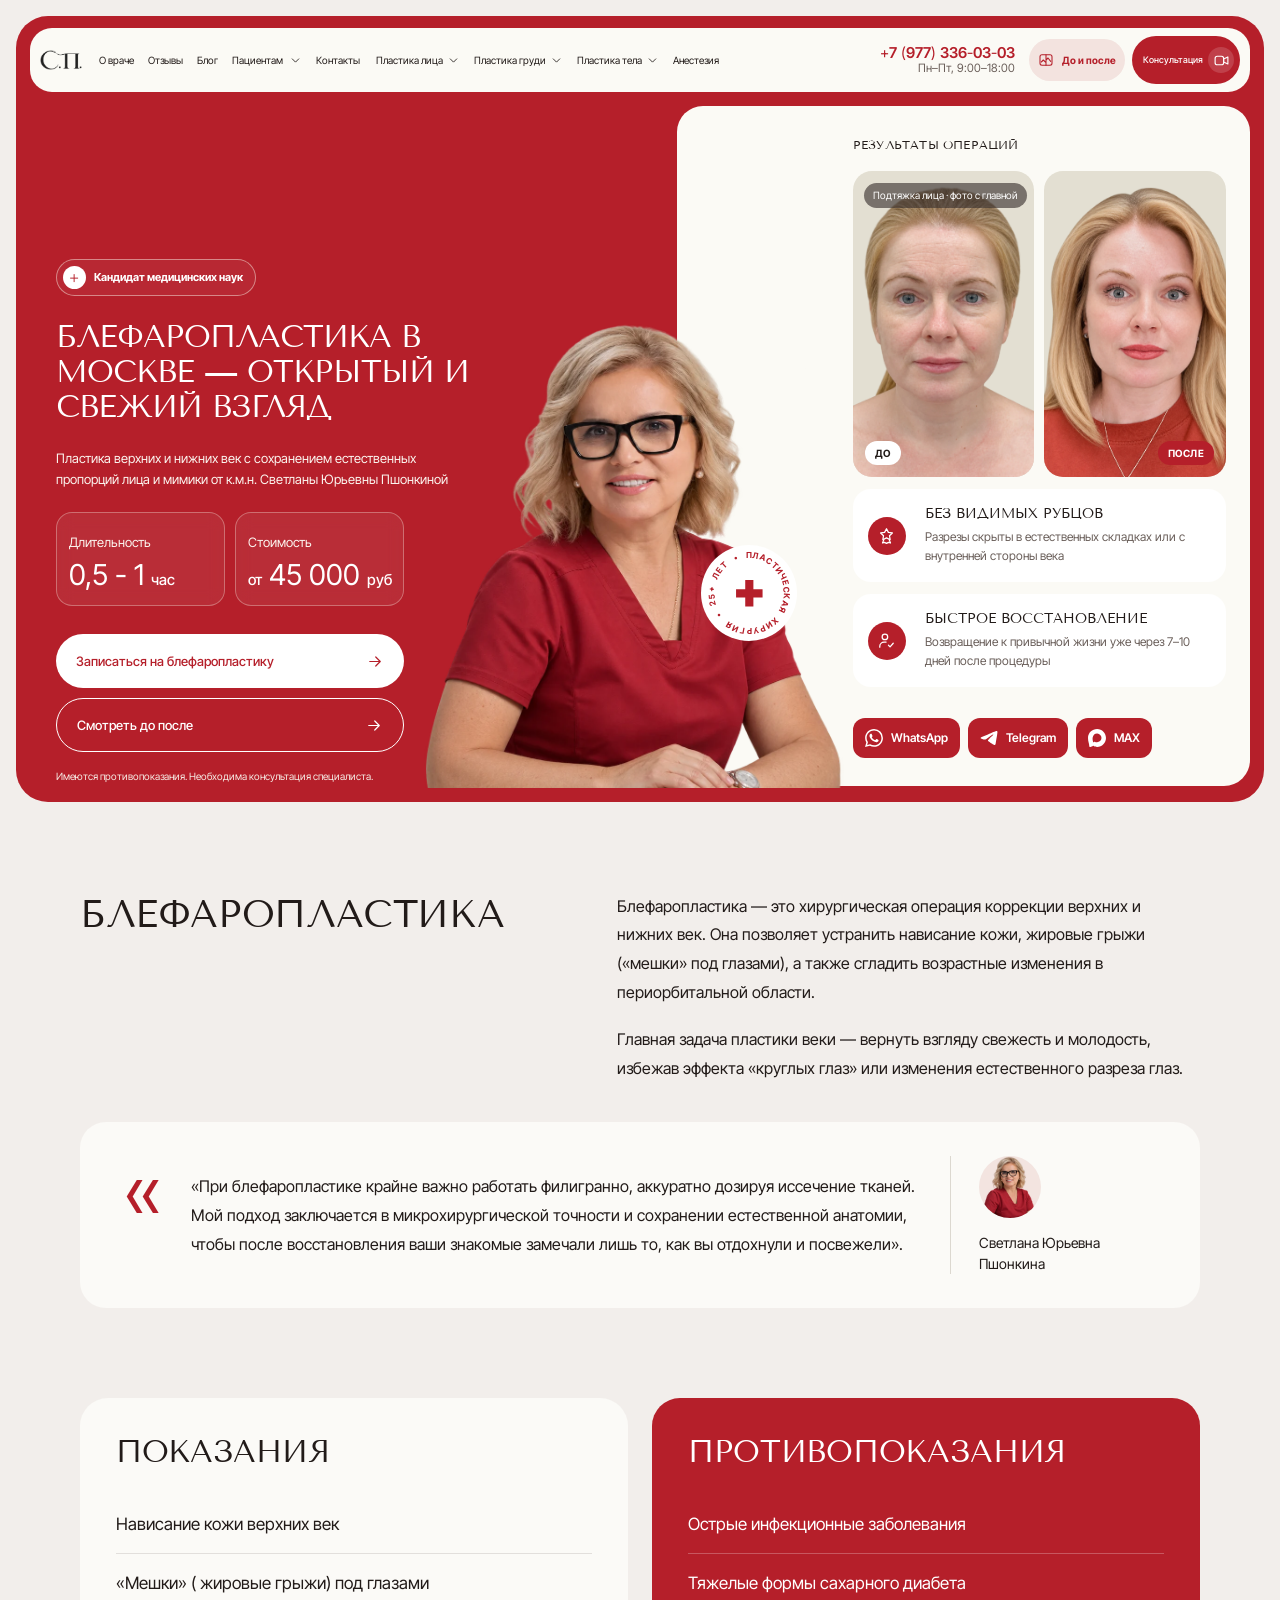
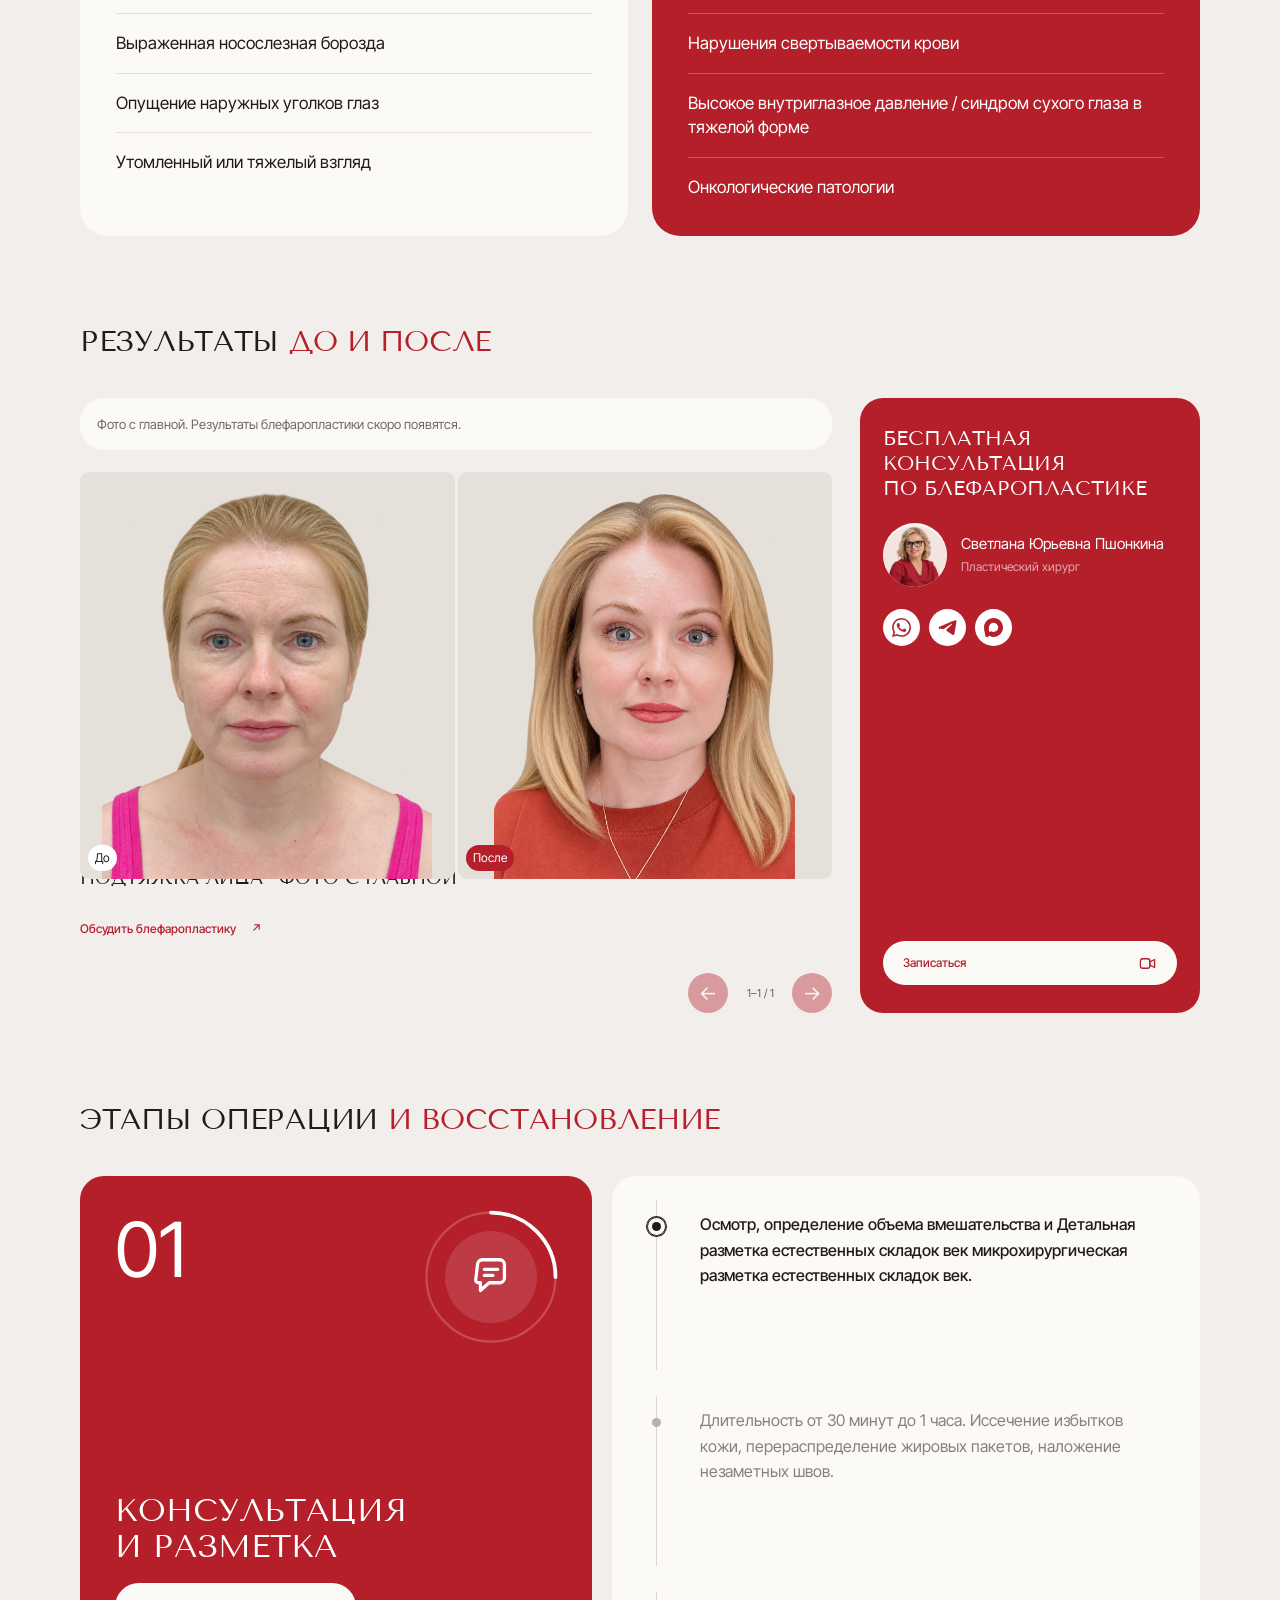
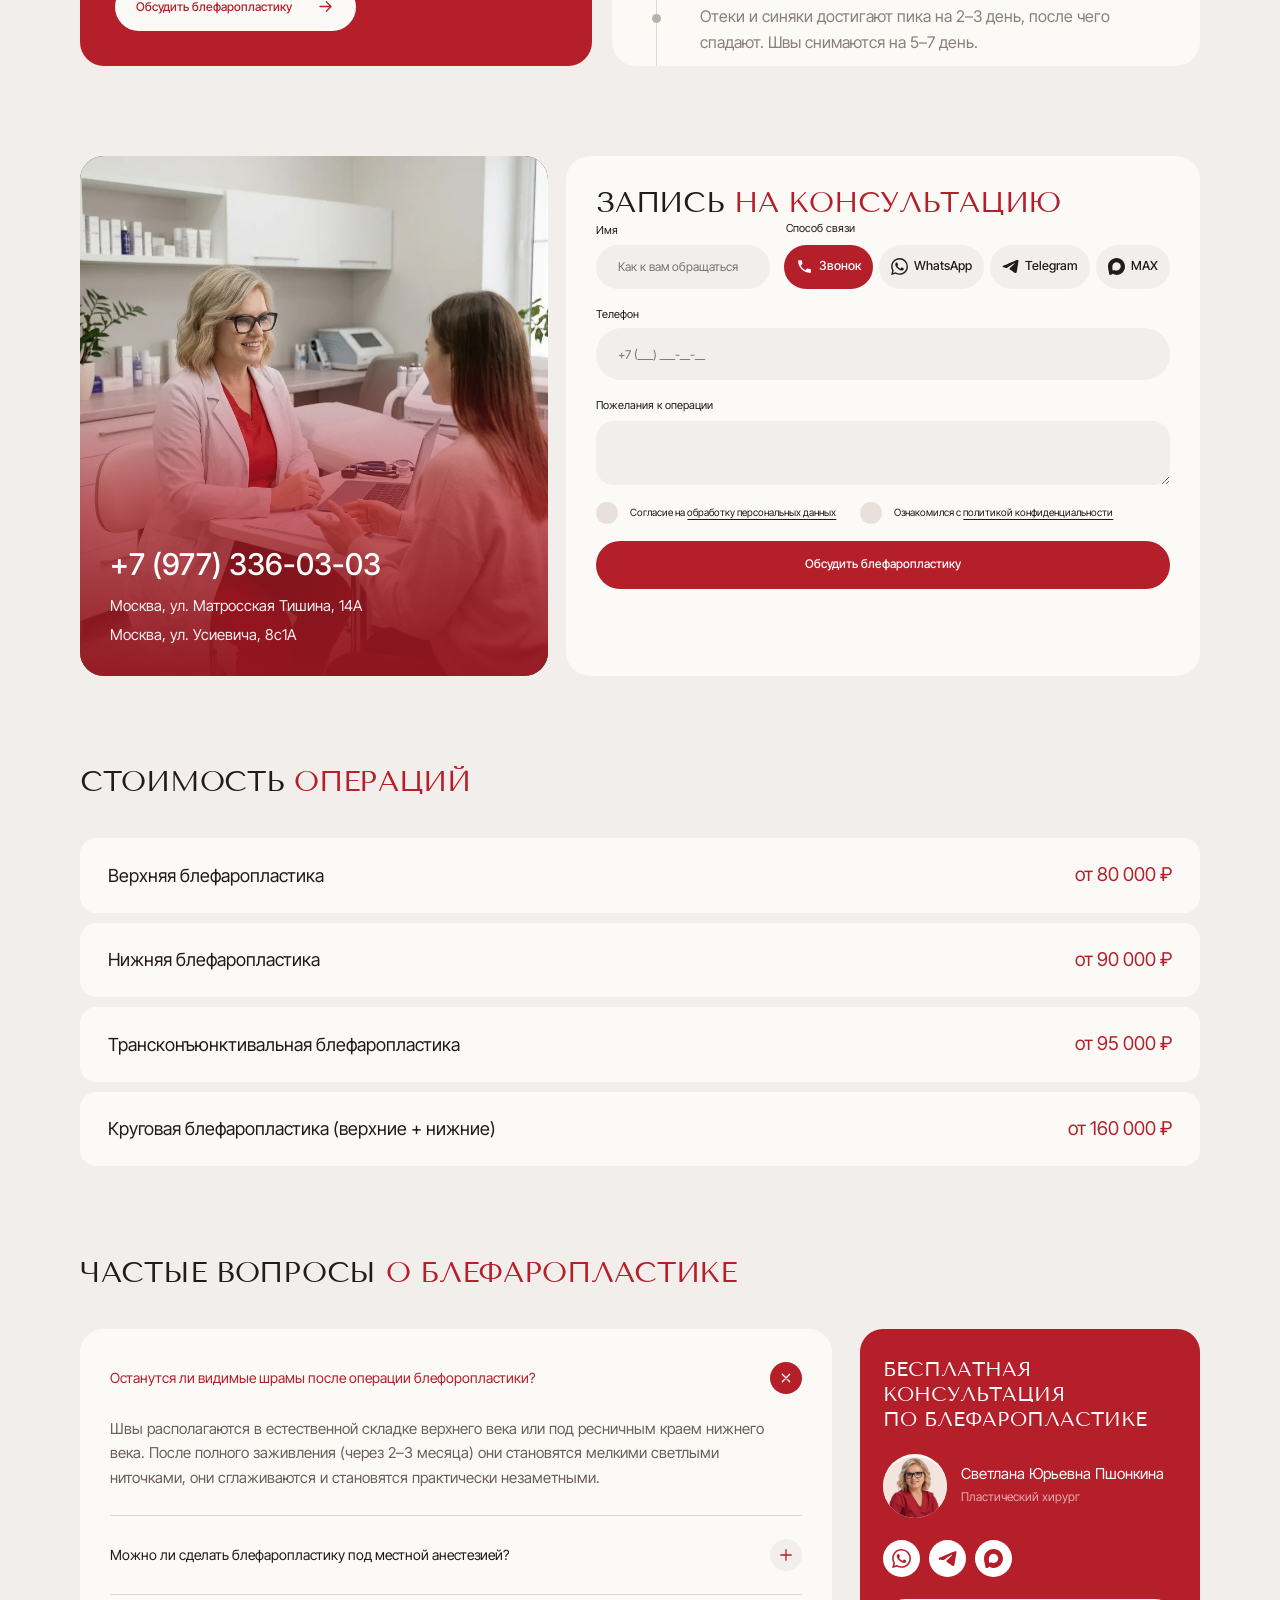
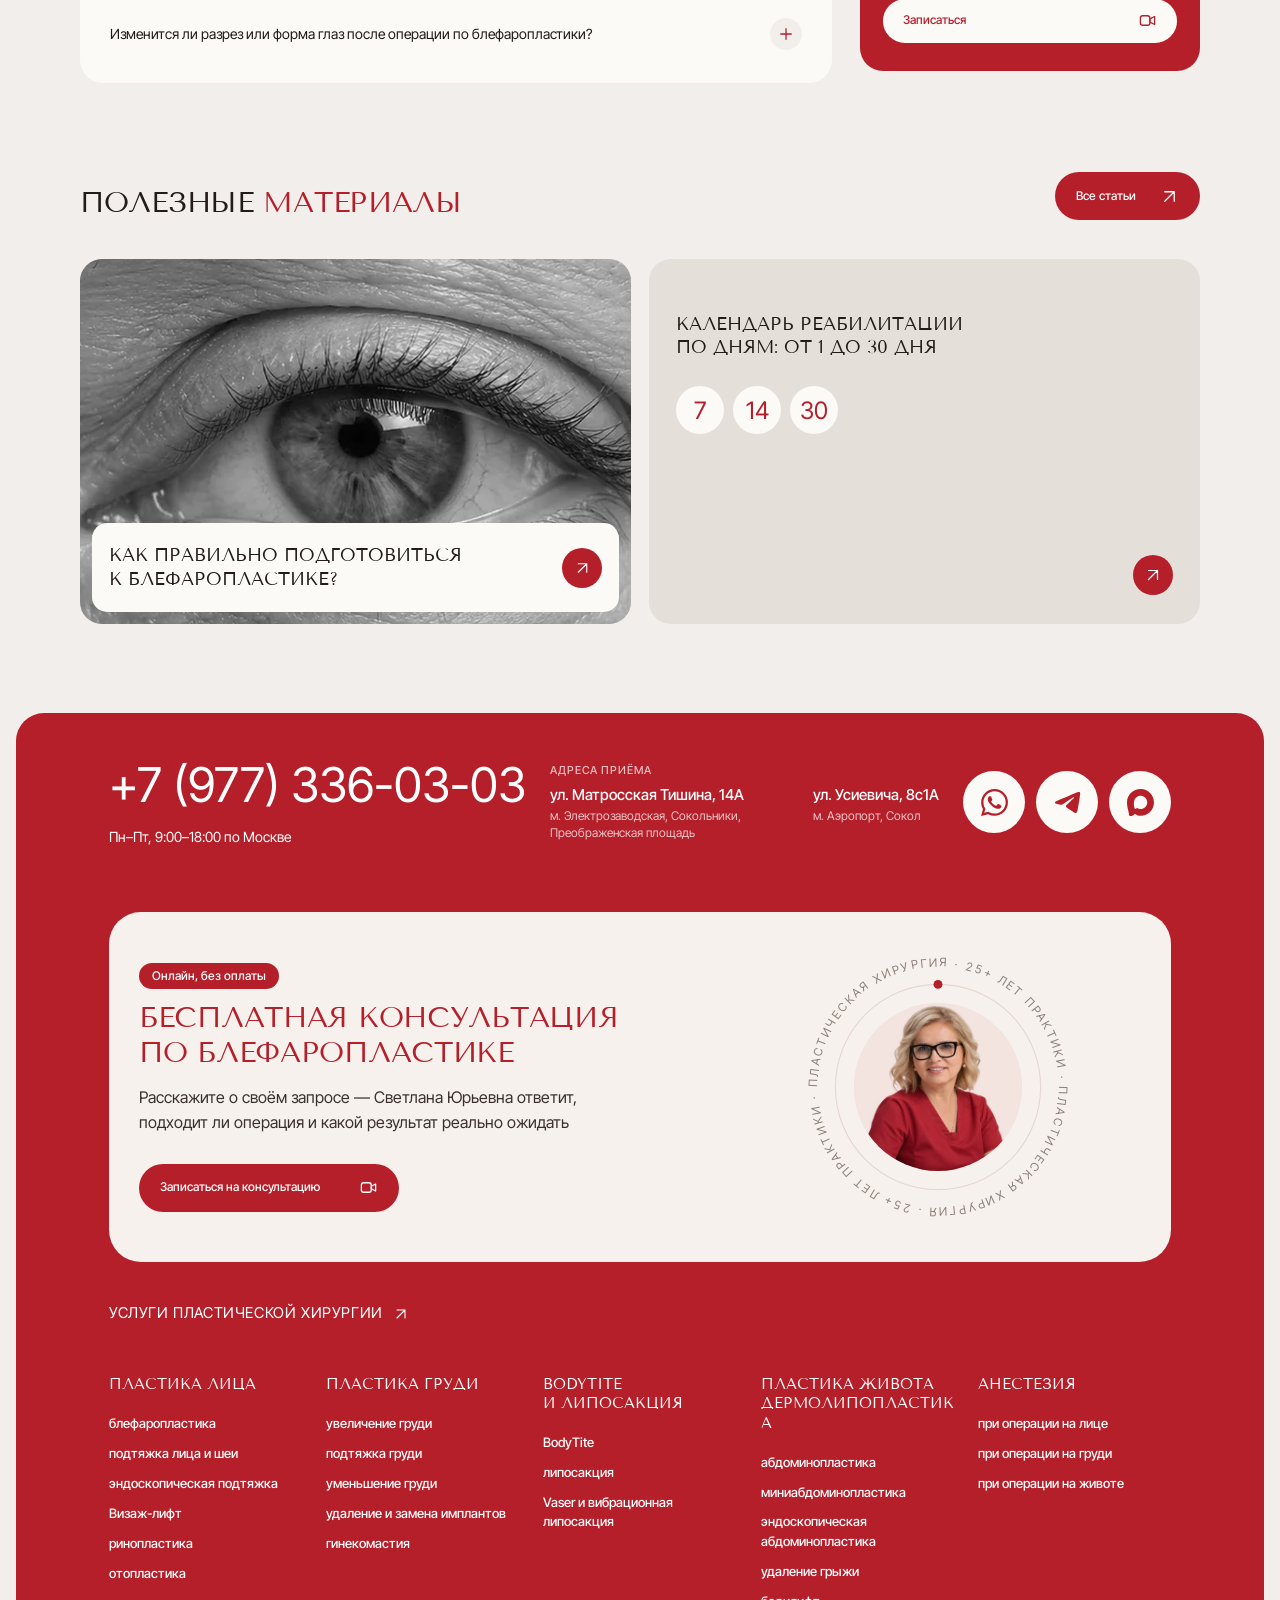
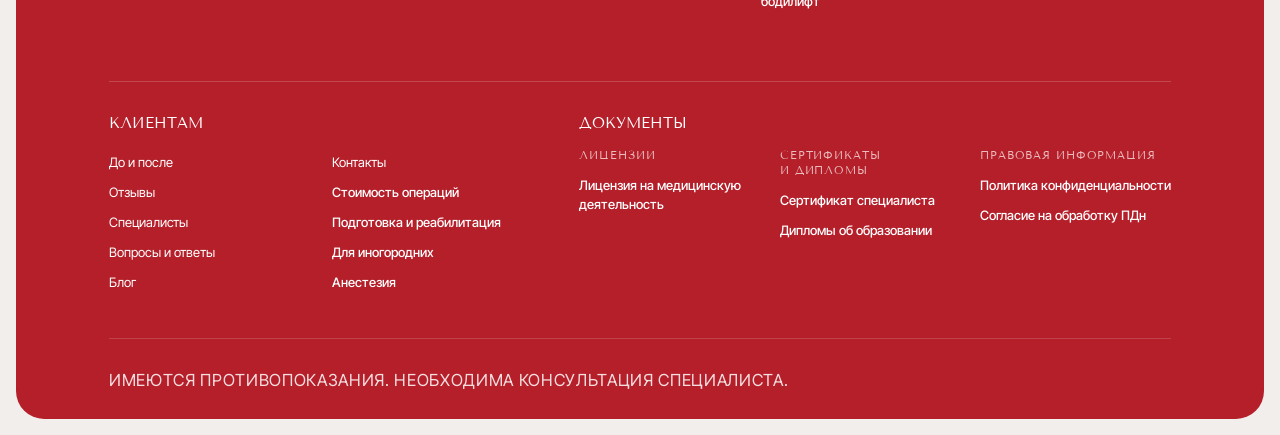
==== blefaroplastika.html @ d4226700 "Блефаропластика: страница услуги, меню и FAQ Добавлена страница блефаропластики. Обновлены ссылки в " ====
<!DOCTYPE html>

<html lang="ru">
<head>
<meta charset="utf-8"/>
<meta content="width=device-width,initial-scale=1" name="viewport"/>
<meta content="light" name="color-scheme"/>
<title>Блефаропластика в Москве | Пластика верхних и нижних век</title>
<meta content="Блефаропластика в Москве: коррекция верхних и нижних век, устранение мешков под глазами и нависшей кожи. Авторские методики, естественный результат. Запишитесь на консультацию!" name="description"/>
<link href="[data-uri]" rel="icon"/>
<style>@font-face {
  font-family: 'Onest';
  font-style: normal;
  font-weight: 400 800;
  font-display: swap;
  src: url([data-uri]) format('woff2');
  unicode-range: U+0301, U+0400-045F, U+0490-0491, U+04B0-04B1, U+2116;
}
@font-face {
  font-family: 'Onest';
  font-style: normal;
  font-weight: 400 800;
  font-display: swap;
  src: url([data-uri]) format('woff2');
  unicode-range: U+0302-0303, U+0305, U+0307-0308, U+0310, U+0312, U+0315, U+031A, U+0326-0327, U+032C, U+032F-0330, U+0332-0333, U+0338, U+033A, U+0346, U+034D, U+0391-03A1, U+03A3-03A9, U+03B1-03C9, U+03D1, U+03D5-03D6, U+03F0-03F1, U+03F4-03F5, U+2016-2017, U+2034-2038, U+203C, U+2040, U+2043, U+2047, U+2050, U+2057, U+205F, U+2070-2071, U+2074-209F, U+20D0-20DC, U+20E1, U+20E5-20EF, U+2100-2112, U+2114-2115, U+2117-2121, U+2123-214F, U+2190, U+2192, U+2194-21AE, U+21B0-21E5, U+21F1-21F2, U+21F4-2211, U+2213-2214, U+2216-22FF, U+2308-230B, U+2310, U+2319, U+231C-2321, U+2336-237A, U+237C, U+2395, U+239B-23B7, U+23D0, U+23DC-23E1, U+2474-2475, U+25AF, U+25B3, U+25B7, U+25BD, U+25C1, U+25CA, U+25CC, U+25FB, U+266D-266F, U+27C0-27FF, U+2900-2AFF, U+2B0E-2B11, U+2B30-2B4C, U+2BFE, U+3030, U+FF5B, U+FF5D, U+1D400-1D7FF, U+1EE00-1EEFF;
}
@font-face {
  font-family: 'Onest';
  font-style: normal;
  font-weight: 400 800;
  font-display: swap;
  src: url([data-uri]) format('woff2');
  unicode-range: U+0001-000C, U+000E-001F, U+007F-009F, U+20DD-20E0, U+20E2-20E4, U+2150-218F, U+2190, U+2192, U+2194-2199, U+21AF, U+21E6-21F0, U+21F3, U+2218-2219, U+2299, U+22C4-22C6, U+2300-243F, U+2440-244A, U+2460-24FF, U+25A0-27BF, U+2800-28FF, U+2921-2922, U+2981, U+29BF, U+29EB, U+2B00-2BFF, U+4DC0-4DFF, U+FFF9-FFFB, U+10140-1018E, U+10190-1019C, U+101A0, U+101D0-101FD, U+102E0-102FB, U+10E60-10E7E, U+1D2C0-1D2D3, U+1D2E0-1D37F, U+1F000-1F0FF, U+1F100-1F1AE, U+1F1E6-1F1FF, U+1F30D-1F30F, U+1F315, U+1F31C, U+1F31E, U+1F320-1F32C, U+1F336, U+1F378, U+1F37D, U+1F382, U+1F393-1F39F, U+1F3A7-1F3A8, U+1F3AC-1F3AF, U+1F3C2, U+1F3C4-1F3C6, U+1F3CA-1F3CE, U+1F3D4-1F3E0, U+1F3ED, U+1F3F1-1F3F3, U+1F3F5-1F3F7, U+1F408, U+1F415, U+1F41F, U+1F426, U+1F43F, U+1F441-1F442, U+1F444, U+1F446-1F449, U+1F44C-1F44E, U+1F453, U+1F46A, U+1F47D, U+1F4A3, U+1F4B0, U+1F4B3, U+1F4B9, U+1F4BB, U+1F4BF, U+1F4C8-1F4CB, U+1F4D6, U+1F4DA, U+1F4DF, U+1F4E3-1F4E6, U+1F4EA-1F4ED, U+1F4F7, U+1F4F9-1F4FB, U+1F4FD-1F4FE, U+1F503, U+1F507-1F50B, U+1F50D, U+1F512-1F513, U+1F53E-1F54A, U+1F54F-1F5FA, U+1F610, U+1F650-1F67F, U+1F687, U+1F68D, U+1F691, U+1F694, U+1F698, U+1F6AD, U+1F6B2, U+1F6B9-1F6BA, U+1F6BC, U+1F6C6-1F6CF, U+1F6D3-1F6D7, U+1F6E0-1F6EA, U+1F6F0-1F6F3, U+1F6F7-1F6FC, U+1F700-1F80B, U+1F810-1F847, U+1F850-1F859, U+1F860-1F887, U+1F890-1F8AD, U+1F8B0-1F8BB, U+1F8C0-1F8C1, U+1F8D0-1F8D8, U+1F900-1F90B, U+1F93B, U+1F946, U+1F984, U+1F996, U+1F9E9, U+1FA00-1FA6F, U+1FA70-1FA7C, U+1FA80-1FAC6, U+1FAC8, U+1FACC-1FADD, U+1FADF-1FAEB, U+1FAEF-1FAFA, U+1FB00-1FBFF;
}
@font-face {
  font-family: 'Onest';
  font-style: normal;
  font-weight: 400 800;
  font-display: swap;
  src: url([data-uri]) format('woff2');
  unicode-range: U+0000-00FF, U+0131, U+0152-0153, U+02BB-02BC, U+02C6, U+02DA, U+02DC, U+0304, U+0308, U+0329, U+2000-206F, U+20AC, U+2122, U+2191, U+2193, U+2212, U+2215, U+FEFF, U+FFFD;
}
@font-face {
  font-family: 'Manrope';
  font-style: normal;
  font-weight: 400;
  font-display: swap;
  src: url([data-uri]) format('woff2');
  unicode-range: U+0301, U+0400-045F, U+0490-0491, U+04B0-04B1, U+2116;
}
@font-face {
  font-family: 'Manrope';
  font-style: normal;
  font-weight: 400;
  font-display: swap;
  src: url([data-uri]) format('woff2');
  unicode-range: U+0000-00FF, U+0131, U+0152-0153, U+02BB-02BC, U+02C6, U+02DA, U+02DC, U+0304, U+0308, U+0329, U+2000-206F, U+20AC, U+2122, U+2191, U+2193, U+2212, U+2215, U+FEFF, U+FFFD;
}
@font-face {
  font-family: 'Manrope';
  font-style: normal;
  font-weight: 500;
  font-display: swap;
  src: url([data-uri]) format('woff2');
  unicode-range: U+0301, U+0400-045F, U+0490-0491, U+04B0-04B1, U+2116;
}
@font-face {
  font-family: 'Manrope';
  font-style: normal;
  font-weight: 500;
  font-display: swap;
  src: url([data-uri]) format('woff2');
  unicode-range: U+0000-00FF, U+0131, U+0152-0153, U+02BB-02BC, U+02C6, U+02DA, U+02DC, U+0304, U+0308, U+0329, U+2000-206F, U+20AC, U+2122, U+2191, U+2193, U+2212, U+2215, U+FEFF, U+FFFD;
}
@font-face {
  font-family: 'Manrope';
  font-style: normal;
  font-weight: 600;
  font-display: swap;
  src: url([data-uri]) format('woff2');
  unicode-range: U+0301, U+0400-045F, U+0490-0491, U+04B0-04B1, U+2116;
}
@font-face {
  font-family: 'Manrope';
  font-style: normal;
  font-weight: 600;
  font-display: swap;
  src: url([data-uri]) format('woff2');
  unicode-range: U+0000-00FF, U+0131, U+0152-0153, U+02BB-02BC, U+02C6, U+02DA, U+02DC, U+0304, U+0308, U+0329, U+2000-206F, U+20AC, U+2122, U+2191, U+2193, U+2212, U+2215, U+FEFF, U+FFFD;
}</style>
<style>:root {
  --accent: var(--accent);
  --accent-dark: var(--accent);
  --accent-light: #f3e3df;
  --page: #f2eeeb;
  --surface: #fbfaf5;
  --ink: #352d2b;
  --muted: #756965;
  --line: #e7d8d2;
  --white: #fff;
  --display: "Tenor Sans", "Onest", sans-serif;
  --body: "Manrope", system-ui, sans-serif;
  --scroll-thumb: #b89386;
  --scroll-track: #f2eeeb;
}
* {
  box-sizing: border-box;
}
html {
  scroll-behavior: smooth;
  scrollbar-gutter: stable;
}
body {
  margin: 0;
  padding: 16px;
  background: var(--page);
  color: var(--ink);
  font: 400 15px/1.5 var(--body);
  -webkit-font-smoothing: antialiased;
}
button,
a {
  -webkit-tap-highlight-color: transparent;
}
button {
  font: inherit;
  cursor: pointer;
}
a {
  color: inherit;
  text-decoration: none;
}
button {
  color: inherit;
}
button:disabled {
  cursor: default;
  opacity: 0.4;
}
button:not(:disabled),
a {
  transition:
    background 0.18s,
    color 0.18s,
    border-color 0.18s,
    box-shadow 0.18s;
}
button:focus-visible,
a:focus-visible,
summary:focus-visible {
  outline: 3px solid #e0ad9b;
  outline-offset: 4px;
}
button:active:not(:disabled) {
  transform: translateY(1px);
}
h1,
h2,
h3,
p,
figure {
  margin: 0;
}
button {
  border: 0;
}
button[hidden],
[hidden] {
  display: none !important;
}
button svg,
a svg {
  pointer-events: none;
}
.ic {
  width: 19px;
  height: 19px;
  display: block;
  fill: none;
  stroke: currentColor;
  stroke-width: 1.7;
  stroke-linecap: round;
  stroke-linejoin: round;
  flex: none;
}
span[data-icon] {
  display: inline-flex;
  align-items: center;
  justify-content: center;
  flex: none;
}
* {
  scrollbar-color: var(--scroll-thumb) var(--scroll-track);
  scrollbar-width: thin;
}
*::-webkit-scrollbar {
  width: 10px;
  height: 10px;
}
*::-webkit-scrollbar-track {
  background: var(--scroll-track);
}
*::-webkit-scrollbar-thumb {
  background: var(--scroll-thumb);
  border: 2px solid var(--scroll-track);
  border-radius: 8px;
}
*::-webkit-scrollbar-thumb:hover {
  background: var(--accent);
}
.skip-link {
  position: fixed;
  left: 24px;
  top: -100px;
  padding: 12px 18px;
  background: white;
  color: var(--ink);
  z-index: 1000;
  border-radius: 8px;
}
.skip-link:focus {
  top: 20px;
}
.stage {
  position: relative;
  isolation: isolate;
  max-width: 1568px;
  margin: auto;
  border-radius: 32px;
  background: linear-gradient(
    118deg,
    var(--accent) 0%,
    var(--accent) 42%,
    var(--accent-dark) 100%
  );
  padding: 18px 18px 0;
  box-shadow: 0 20px 50px -32px #00000055;
}
.scenery {
  position: absolute;
  inset: 0;
  overflow: hidden;
  z-index: -2;
  border-radius: inherit;
  pointer-events: none;
}
.scenery img {
  width: 72%;
  height: 100%;
  object-fit: cover;
  opacity: 0.16;
  filter: grayscale(1) blur(5px);
  mix-blend-mode: screen;
}
.stage:after {
  content: "";
  position: absolute;
  z-index: -1;
  top: 146px;
  bottom: 16px;
  left: 53%;
  right: 16px;
  border-radius: 26px;
  background: var(--surface);
}
.site-header {
  position: relative;
  z-index: 30;
  background: var(--surface);
  border-radius: 22px;
  padding: 0 22px;
  box-shadow: 0 10px 26px -23px var(--accent);
}
.header-primary,
.header-secondary {
  display: flex;
  align-items: center;
  gap: 18px;
  min-width: 0;
}
.header-primary {
  min-height: 62px;
  border-bottom: 1px solid var(--line);
}
.header-secondary {
  min-height: 57px;
  justify-content: space-between;
}
.brand {
  display: flex;
  align-items: center;
  min-width: 52px;
  min-height: 44px;
}
.brand-mark {
  display: block;
  width: 48px;
  height: 25px;
  object-fit: contain;
  filter: grayscale(1) brightness(0.6);
}
.utility-nav {
  display: flex;
  align-items: center;
  justify-content: center;
  gap: 12px;
  flex: 1;
  min-width: 0;
}
.utility-item {
  display: flex;
  align-items: center;
  gap: 6px;
  min-height: 42px;
  padding: 8px 10px;
  background: transparent;
  font-size: 13px;
  font-weight: 600;
  white-space: nowrap;
  border-radius: 9px;
}
.utility-item:hover {
  background: var(--accent-light);
  color: var(--accent-dark);
}
.nav-toggle .ic {
  width: 13px;
  height: 13px;
}
.button {
  display: inline-flex;
  align-items: center;
  justify-content: center;
  gap: 12px;
  min-height: 52px;
  padding: 14px 20px;
  border-radius: 12px;
  font-size: 13px;
  font-weight: 700;
  line-height: 1.4;
  text-align: center;
  border: 1px solid transparent;
  min-width: 0;
}
.button .ic {
  width: 18px;
}
.button-accent {
  background: var(--accent);
  color: white;
}
.button-accent:hover {
  background: var(--accent-dark);
}
.button-white {
  background: white;
  color: var(--accent-dark);
}
.button-white:hover {
  background: var(--accent-light);
}
.button-outline {
  color: white;
  border-color: #eed9ce99;
  background: transparent;
}
.button-outline:hover {
  background: #ffffff16;
  border-color: white;
}
.button-soft {
  background: var(--accent-light);
  color: var(--accent-dark);
}
.button-soft:hover {
  background: #edd7ce;
}
.header-book {
  font-size: 12px;
  min-height: 42px;
  padding: 10px 15px;
  white-space: nowrap;
}
.header-book .ic {
  width: 16px;
}
.book-short {
  display: none;
}
.menu-toggle {
  display: none;
}
.services-nav {
  display: flex;
  align-items: center;
  gap: 14px;
}
.service-trigger {
  display: flex;
  align-items: center;
  gap: 12px;
  padding: 9px 14px;
  min-height: 44px;
  background: transparent;
  font-weight: 650;
  font-size: 14px;
  border-radius: 10px;
  white-space: nowrap;
}
.service-trigger:hover,
.service-trigger[aria-expanded="true"] {
  background: var(--accent-light);
  color: var(--accent-dark);
}
.before-after-pill {
  display: inline-flex;
  align-items: center;
  justify-content: center;
  gap: 10px;
  padding: 10px 16px;
  min-height: 42px;
  border: 1px solid #d8b4a9;
  border-radius: 12px;
  background: var(--accent-light);
  color: var(--accent-dark);
  font-size: 13px;
  font-weight: 750;
  white-space: nowrap;
}
.before-after-pill:hover {
  background: var(--accent);
  color: white;
  border-color: var(--accent);
}
.before-after-pill .ic {
  width: 17px;
  height: 17px;
}
.mobile-quick {
  display: none;
}
.nav-panel {
  position: absolute;
  left: 0;
  right: 0;
  top: calc(100% + 8px);
  border: 1px solid var(--line);
  border-radius: 22px;
  padding: 18px;
  background: var(--surface);
  box-shadow: 0 24px 60px #00000036;
}
.nav-panel:before {
  content: "";
  position: absolute;
  top: -12px;
  height: 13px;
  left: 0;
  right: 0;
}
.service-panel {
  display: grid;
  grid-template-columns: minmax(0, 1fr) 280px;
  gap: 22px;
  max-width: 810px;
  max-height: min(640px, calc(100dvh - 175px));
  overflow: auto;
}
.menu-links {
  display: flex;
  flex-direction: column;
  gap: 3px;
}
.menu-links button {
  display: flex;
  align-items: center;
  justify-content: space-between;
  gap: 12px;
  width: 100%;
  text-align: left;
  padding: 11px 14px;
  border-radius: 10px;
  font-size: 14px;
  line-height: 1.4;
  font-weight: 550;
  background: transparent;
}
.menu-links button:hover {
  color: var(--accent-dark);
  background: var(--accent-light);
}
.menu-links button .ic {
  width: 17px;
}
.menu-links .anesthesia-link {
  border-top: 1px solid var(--line);
  border-radius: 0 0 10px 10px;
  margin-top: 8px;
  padding-top: 15px;
  color: var(--accent);
  font-weight: 750;
}
.category-photo {
  position: relative;
  overflow: hidden;
  align-self: stretch;
  border-radius: 15px;
  min-height: 280px;
  background: #e8e8e1;
}
.category-photo img {
  display: block;
  width: 100%;
  height: 100%;
  position: absolute;
  inset: 0;
  object-fit: cover;
  object-position: 50% 26%;
}
.category-photo figcaption {
  position: absolute;
  bottom: 12px;
  left: 12px;
  right: 12px;
  background: #fbfaf5ed;
  border: 1px solid white;
  border-radius: 10px;
  padding: 12px;
  font-size: 14px;
  font-weight: 700;
}
.compact-panel {
  left: auto;
  right: 200px;
  max-width: 340px;
}
.nav-group {
  position: static;
}
.hero-layout {
  display: grid;
  grid-template-columns: minmax(0, 37fr) minmax(0, 29fr) minmax(0, 34fr);
  grid-template-rows: auto 1fr;
  column-gap: 0;
  position: relative;
  min-height: 700px;
  padding: 36px 18px 26px;
}
.intro {
  grid-column: 1;
  grid-row: 1;
  z-index: 4;
  color: white;
  padding: 0 8px 0 12px;
}
.credential {
  display: inline-flex;
  align-items: center;
  gap: 8px;
  max-width: 100%;
  font-size: 11px;
  font-weight: 650;
  border: 1px solid #f2ded488;
  padding: 6px 12px 6px 6px;
  border-radius: 9px;
  background: #ffffff0b;
  line-height: 1.4;
}
.credential-plus {
  display: grid;
  place-items: center;
  background: #fff;
  color: var(--accent);
  width: 23px;
  height: 23px;
  font-size: 24px;
  line-height: 1;
  border-radius: 6px;
  flex: none;
}
h1 {
  font: 400 clamp(31px, 2.65vw, 43px)/1.15 var(--display);
  letter-spacing: -1px;
  text-transform: uppercase;
  margin-top: 27px;
  max-width: 540px;
  text-wrap: balance;
}
.lead {
  font-size: 15px;
  line-height: 1.65;
  max-width: 360px;
  margin-top: 24px;
  color: #fbf3ed;
}
.action-block {
  grid-column: 1;
  grid-row: 2;
  z-index: 5;
  align-self: end;
  color: white;
  max-width: 407px;
  padding: 30px 0 0 12px;
}
.facts {
  display: grid;
  grid-template-columns: 1fr 1fr;
  gap: 10px;
  margin-bottom: 19px;
}
.fact {
  border: 1px solid #f3e2d85c;
  border-radius: 16px;
  background: #ffffff10;
  padding: 15px 17px;
  backdrop-filter: blur(8px);
  min-width: 0;
}
.fact strong {
  display: block;
  font: 400 40px/1.1 var(--display);
  letter-spacing: -1.5px;
}
.fact sup {
  font-size: 19px;
  position: relative;
  vertical-align: top;
  top: 0.08em;
  margin-left: 2px;
}
.fact > span {
  display: block;
  font-size: 11px;
  line-height: 1.5;
  margin-top: 7px;
  color: #fbf3ed;
}
.hero-buttons {
  display: grid;
  gap: 10px;
}
.hero-buttons .button {
  justify-content: space-between;
  min-height: 54px;
}
.medical-note {
  font-size: 10px;
  line-height: 1.6;
  max-width: 350px;
  margin-top: 16px;
  color: #f6ebe4;
}
.phone {
  display: inline-flex;
  gap: 12px;
  align-items: center;
  font-size: 12px;
  font-weight: 650;
  margin-top: 7px;
  min-height: 26px;
}
.phone:hover {
  color: #f4d9cb;
}
.phone .ic {
  width: 15px;
}
.doctor-figure {
  grid-column: 2;
  grid-row: 1 / span 2;
  align-self: end;
  position: relative;
  z-index: 3;
  min-width: 0;
  margin: 0 -46px -21px -56px;
  pointer-events: none;
}
.doctor {
  display: block;
  width: 100%;
  height: auto;
  max-height: 660px;
  object-fit: contain;
  object-position: bottom;
}
.doctor-badge {
  position: absolute;
  left: 66%;
  top: 47%;
  width: 100px;
  height: 100px;
  background: var(--surface);
  color: var(--accent);
  border-radius: 50%;
  display: flex;
  flex-direction: column;
  align-items: center;
  justify-content: center;
  box-shadow: 0 12px 30px #0000001c;
  border: 5px solid white;
}
.doctor-badge > span {
  font-size: 52px;
  line-height: 0.95;
  font-weight: 700;
}
.doctor-badge small {
  font-size: 8px;
  font-weight: 700;
  white-space: nowrap;
  margin-top: 4px;
}
.results-area {
  grid-column: 3;
  grid-row: 1 / span 2;
  align-self: stretch;
  position: relative;
  z-index: 5;
  display: flex;
  flex-direction: column;
  gap: 14px;
  padding: 0 0 0 12px;
  min-width: 0;
}
.results-heading {
  display: flex;
  align-items: center;
  justify-content: space-between;
  gap: 10px;
  min-height: 28px;
}
.results-heading h2 {
  font: 500 14px/1.3 var(--display);
  text-transform: uppercase;
  letter-spacing: 0.2px;
}
.results-heading > button {
  display: inline-flex;
  align-items: center;
  gap: 5px;
  flex: none;
  background: transparent;
  color: var(--accent);
  font-size: 11px;
  font-weight: 750;
  padding: 5px 0;
}
.results-heading > button:hover {
  color: var(--ink);
}
.results-heading .ic {
  width: 15px;
}
.comparison {
  position: relative;
  display: grid;
  grid-template-columns: 1fr 1fr;
  gap: 10px;
  background: none;
  padding: 0;
  width: 100%;
  text-align: left;
  border-radius: 20px;
}
.comparison:focus-visible {
  outline-offset: 5px;
}
.comparison-half {
  display: block;
  position: relative;
  min-width: 0;
  overflow: hidden;
  aspect-ratio: 0.64;
  border-radius: 19px;
  background: #e3dfd2;
  max-height: 330px;
}
.comparison-half img {
  display: block;
  width: 100%;
  height: 100%;
  object-fit: cover;
  object-position: 50% 17%;
}
.case-caption {
  position: absolute;
  z-index: 2;
  top: 12px;
  left: 11px;
  font-size: 10px;
  padding: 5px 9px;
  background: #000000c9;
  color: white;
  border-radius: 7px;
}
.image-label {
  position: absolute;
  bottom: 12px;
  left: 12px;
  font-size: 10px;
  line-height: 1;
  padding: 7px 10px;
  border-radius: 7px;
  background: white;
  color: var(--ink);
  font-weight: 800;
  text-transform: uppercase;
  letter-spacing: 0.4px;
}
.label-after {
  left: auto;
  right: 12px;
  background: var(--accent);
  color: white;
}
.benefits {
  display: grid;
  gap: 12px;
}
.benefit {
  display: grid;
  grid-template-columns: 44px minmax(0, 1fr);
  gap: 13px;
  align-items: center;
  background: white;
  border-radius: 18px;
  padding: 18px 15px;
  min-width: 0;
}
.benefit-icon {
  display: grid !important;
  place-items: center;
  width: 44px;
  height: 44px;
  background: var(--accent);
  color: white;
  border-radius: 13px;
}
.benefit-icon .ic {
  width: 26px;
  height: 26px;
}
.benefit h3 {
  font: 500 15px/1.25 var(--display);
  text-transform: uppercase;
  margin-bottom: 6px;
  overflow-wrap: anywhere;
}
.benefit p {
  font-size: 11.5px;
  line-height: 1.6;
  color: var(--muted);
}
.messengers {
  display: flex;
  align-items: center;
  flex-wrap: wrap;
  gap: 7px;
  margin-top: auto;
  padding-top: 10px;
}
.messengers > a,
.messengers > button {
  display: inline-flex;
  align-items: center;
  justify-content: center;
  gap: 7px;
  min-height: 40px;
  padding: 6px 10px;
  background: white;
  border: 1px solid var(--line);
  border-radius: 30px;
  font-size: 11px;
  font-weight: 600;
}
.messengers > a:hover,
.messengers > button:hover {
  border-color: var(--accent);
  background: var(--accent-light);
}
.messengers [data-icon] {
  color: var(--accent);
}
.messengers .ic {
  width: 22px;
  height: 22px;
}
dialog {
  color: var(--ink);
  font: 400 15px/1.5 var(--body);
  border: 1px solid var(--line);
  background: var(--surface);
  padding: 0;
  box-shadow: 0 25px 90px #00000059;
}
dialog::backdrop {
  background: #000000a8;
  backdrop-filter: blur(5px);
}
.content-dialog {
  width: min(520px, calc(100% - 32px));
  max-height: calc(100dvh - 48px);
  border-radius: 23px;
  padding: 38px;
  overflow: auto;
}
.dialog-close {
  position: absolute;
  right: 12px;
  top: 12px;
}
.icon-button {
  display: grid;
  place-items: center;
  width: 40px;
  height: 40px;
  flex: none;
  border: 1px solid var(--line);
  border-radius: 10px;
  background: transparent;
}
.icon-button:hover:not(:disabled) {
  background: var(--accent-light);
}
.dialog-eyebrow {
  display: block;
  color: var(--accent);
  font-size: 11px;
  font-weight: 750;
  text-transform: uppercase;
  letter-spacing: 1px;
  padding-right: 22px;
}
.content-dialog h2 {
  font: 500 28px/1.2 var(--display);
  margin: 13px 0 20px;
}
.content-dialog > p {
  color: var(--muted);
  margin: 0 0 22px;
  line-height: 1.7;
}
.content-dialog > .button {
  width: 100%;
  margin-top: 10px;
}
.gallery-dialog {
  width: min(900px, calc(100% - 28px));
}
.gallery-controls {
  display: flex;
  align-items: center;
  gap: 8px;
  font-size: 12px;
  margin-bottom: 15px;
}
.gallery-controls > span:first-child {
  margin-right: auto;
}
.gallery-pair {
  display: grid;
  grid-template-columns: 1fr 1fr;
  gap: 10px;
}
.gallery-pair figure {
  position: relative;
  border-radius: 14px;
  background: #e3dfd2;
  overflow: hidden;
}
.gallery-pair img {
  display: block;
  width: 100%;
  max-height: 60dvh;
  object-fit: contain;
}
.gallery-pair figcaption {
  position: absolute;
  bottom: 12px;
  left: 12px;
  background: var(--surface);
  padding: 4px 10px;
  border-radius: 6px;
  font-weight: 650;
  font-size: 12px;
}
.mobile-menu {
  width: min(460px, calc(100% - 20px));
  height: calc(100dvh - 20px);
  max-height: none;
  max-width: none;
  border-radius: 24px;
}
.mobile-menu[open] {
  display: flex;
  flex-direction: column;
}
.drawer-header {
  display: flex;
  align-items: center;
  gap: 18px;
  padding: 17px 20px;
  border-bottom: 1px solid var(--line);
  flex: none;
}
.drawer-header h2 {
  font-size: 16px;
  font-weight: 650;
  flex: 1;
}
.drawer-header .brand-mark {
  width: 42px;
  height: 22px;
}
.drawer-content {
  padding: 18px 20px;
  overflow: auto;
  flex: 1;
}
.drawer-content > .before-after-pill {
  width: 100%;
  margin-bottom: 16px;
}
.mobile-group {
  border-bottom: 1px solid var(--line);
  margin: 0;
}
.mobile-group > summary {
  display: flex;
  gap: 10px;
  align-items: center;
  justify-content: space-between;
  list-style: none;
  cursor: pointer;
  padding: 15px 0;
  font-size: 15px;
  font-weight: 700;
}
.mobile-group > summary::-webkit-details-marker {
  display: none;
}
.mobile-group > summary img {
  width: 44px;
  height: 48px;
  border-radius: 8px;
  object-fit: cover;
}
.mobile-group > summary span:not([data-icon]) {
  flex: 1;
}
.mobile-group[open] > summary .ic {
  transform: rotate(180deg);
}
.mobile-group .menu-links {
  padding: 0 0 12px 5px;
}
.mobile-utility {
  display: flex;
  flex-direction: column;
  margin-top: 15px;
}
.mobile-utility > button {
  display: flex;
  align-items: center;
  justify-content: space-between;
  min-height: 49px;
  padding: 12px 0;
  text-align: left;
  background: transparent;
  border-bottom: 1px solid var(--line);
  font-size: 15px;
  font-weight: 650;
}
.mobile-utility > button:hover {
  color: var(--accent);
}
.drawer-footer {
  padding: 16px 20px;
  border-top: 1px solid var(--line);
  display: grid;
  gap: 10px;
  flex: none;
  text-align: center;
  font-size: 13px;
}
.drawer-footer .button {
  width: 100%;
}
body:has(dialog[open]) {
  overflow: hidden;
}
@media (min-width: 1500px) {
  .hero-layout {
    min-height: 760px;
    padding-top: 45px;
  }
  .doctor-figure {
    margin-left: -76px;
    margin-right: -45px;
  }
  .doctor {
    max-height: 730px;
  }
  .action-block {
    max-width: 430px;
  }
  .comparison-half {
    max-height: 365px;
  }
  .benefit {
    padding: 21px 18px;
  }
  .benefit p {
    font-size: 12px;
  }
}
@media (min-width: 1200px) and (max-width: 1319px) {
  .hero-layout {
    min-height: 710px;
    padding-left: 8px;
    padding-right: 7px;
    grid-template-columns: minmax(0, 37fr) minmax(0, 27fr) minmax(0, 36fr);
  }
  h1 {
    font-size: 32px;
  }
  .lead {
    font-size: 14px;
    max-width: 305px;
  }
  .action-block {
    max-width: 345px;
  }
  .fact {
    padding: 14px 12px;
  }
  .fact strong {
    font-size: 35px;
  }
  .doctor-figure {
    margin-left: -54px;
    margin-right: -49px;
  }
  .doctor-badge {
    width: 86px;
    height: 86px;
    left: 66%;
    top: 45%;
  }
  .doctor-badge > span {
    font-size: 42px;
  }
  .comparison-half {
    max-height: 307px;
  }
  .benefit h3 {
    font-size: 14px;
  }
  .results-heading h2 {
    font-size: 12px;
  }
}
@media (min-width: 720px) and (max-width: 1199px) {
  body {
    padding: 12px;
  }
  .stage {
    padding: 14px 14px 18px;
    border-radius: 28px;
  }
  .stage:after {
    display: none;
  }
  .site-header {
    padding: 0 17px;
  }
  .utility-nav {
    gap: 2px;
  }
  .utility-item {
    font-size: 12px;
    padding: 8px;
  }
  .header-primary {
    gap: 10px;
  }
  .header-book {
    padding: 10px 12px;
    font-size: 11px;
  }
  .services-nav {
    gap: 3px;
  }
  .service-trigger {
    font-size: 13px;
    padding: 10px;
  }
  .hero-layout {
    padding: 32px 20px 0;
    grid-template-columns: minmax(0, 1fr) minmax(0, 1fr);
    grid-template-rows: auto auto auto;
    gap: 0 20px;
    min-height: 0;
  }
  .intro {
    grid-column: 1;
    grid-row: 1;
    padding: 0;
  }
  .action-block {
    grid-column: 1;
    grid-row: 2;
    padding: 27px 0 0;
    max-width: 100%;
    align-self: start;
  }
  .doctor-figure {
    grid-column: 2;
    grid-row: 1 / span 2;
    align-self: end;
    margin: 0 -12px 0 -35px;
  }
  .doctor {
    max-height: 690px;
  }
  .doctor-badge {
    left: auto;
    right: 0;
    top: 49%;
    width: 86px;
    height: 86px;
  }
  .doctor-badge > span {
    font-size: 43px;
  }
  .lead {
    max-width: 400px;
    font-size: 14px;
  }
  .desktop-break {
    display: none;
  }
  h1 {
    font-size: clamp(29px, 3.65vw, 42px);
    margin-top: 24px;
    max-width: 100%;
  }
  .fact strong {
    font-size: 35px;
  }
  .fact > span {
    font-size: 10.5px;
  }
  .button {
    font-size: 12px;
  }
  .results-area {
    grid-column: 1/-1;
    grid-row: 3;
    background: var(--surface);
    border-radius: 23px;
    padding: 24px;
    display: grid;
    grid-template-columns: minmax(0, 1.08fr) minmax(0, 1fr);
    grid-template-rows: auto 1fr auto;
    gap: 16px 24px;
    margin-top: 30px;
    align-items: start;
  }
  .results-heading {
    grid-column: 1/-1;
  }
  .comparison {
    grid-column: 1;
    grid-row: 2 / span 2;
  }
  .comparison-half {
    aspect-ratio: 0.66;
    max-height: 340px;
  }
  .benefits {
    grid-column: 2;
    grid-row: 2;
  }
  .messengers {
    grid-column: 2;
    grid-row: 3;
    align-self: end;
    margin-top: 0;
  }
  .benefit {
    padding: 17px 14px;
  }
  .benefit h3 {
    font-size: 14px;
  }
  .benefit p {
    font-size: 12px;
  }
  .medical-note {
    max-width: 100%;
  }
}
@media (min-width: 720px) and (max-width: 859px) {
  .book-full {
    display: none;
  }
  .book-short {
    display: inline;
  }
  .header-book .ic {
    width: 15px;
  }
  .utility-item {
    font-size: 11px;
    padding: 8px 7px;
  }
  .header-primary {
    gap: 8px;
  }
  .brand {
    min-width: 44px;
  }
  .brand-mark {
    width: 42px;
    height: 22px;
  }
  .hero-layout {
    padding: 28px 12px 0;
    column-gap: 16px;
  }
  .fact {
    padding: 13px 10px;
  }
  .fact strong {
    font-size: 31px;
  }
  .fact > span {
    font-size: 10px;
  }
  .lead {
    font-size: 13px;
  }
  .credential {
    font-size: 9px;
    padding-right: 8px;
  }
  .doctor-figure {
    margin-left: -24px;
    margin-right: -12px;
  }
  .results-area {
    padding: 20px;
    gap: 14px 18px;
  }
  .benefit {
    grid-template-columns: 34px minmax(0, 1fr);
    gap: 10px;
    padding: 14px 10px;
  }
  .benefit-icon {
    width: 34px;
    height: 36px;
    border-radius: 10px;
  }
  .benefit-icon .ic {
    width: 22px;
  }
  .benefit h3 {
    font-size: 12px;
  }
  .benefit p {
    font-size: 11px;
  }
  .messengers {
    gap: 5px;
  }
  .messengers > a,
  .messengers > button {
    padding: 6px 8px;
    font-size: 10px;
  }
  .results-heading h2 {
    font-size: 13px;
  }
}
@media (max-width: 719px) {
  body {
    padding: 8px;
  }
  .stage {
    border-radius: 25px;
    padding: 11px 11px 24px;
  }
  .stage:after {
    display: none;
  }
  .site-header {
    border-radius: 18px;
    padding: 0 13px;
  }
  .header-primary {
    gap: 10px;
    min-height: 65px;
  }
  .brand {
    min-width: 42px;
    margin-right: auto;
  }
  .brand-mark {
    width: 42px;
    height: 22px;
  }
  .utility-nav,
  .services-nav {
    display: none;
  }
  .book-full {
    display: none;
  }
  .book-short {
    display: inline;
  }
  .header-book {
    min-height: 39px;
    padding: 10px 12px;
    font-size: 11px;
    border-radius: 10px;
  }
  .header-book .ic {
    display: none;
  }
  .menu-toggle {
    display: grid;
    place-items: center;
    width: 39px;
    height: 39px;
    background: var(--accent-light);
    border-radius: 10px;
    flex: none;
  }
  .menu-toggle:hover {
    background: #edd7ce;
  }
  .header-secondary {
    min-height: 55px;
    gap: 8px;
  }
  .mobile-quick {
    display: flex;
    align-items: center;
    gap: 14px;
    order: 2;
  }
  .mobile-quick button {
    font-size: 12px;
    font-weight: 650;
    background: transparent;
    min-height: 42px;
    padding: 0;
  }
  .before-after-pill {
    padding: 9px 11px;
    min-height: 36px;
    font-size: 11px;
    gap: 7px;
    border-radius: 9px;
  }
  .before-after-pill > .ic,
  .before-after-pill span:last-child {
    display: none;
  }
  .before-after-pill span:first-child .ic {
    width: 15px;
  }
  .hero-layout {
    display: flex;
    flex-direction: column;
    padding: 26px 10px 0;
    gap: 0;
    min-height: 0;
  }
  .intro {
    order: 1;
    padding: 0;
  }
  .credential {
    font-size: 9px;
    padding: 5px 9px 5px 5px;
  }
  .credential-plus {
    width: 20px;
    height: 20px;
    font-size: 21px;
  }
  h1 {
    font-size: clamp(25px, 6.4vw, 42px);
    line-height: 1.15;
    letter-spacing: -0.65px;
    margin-top: 23px;
    text-wrap: initial;
  }
  .desktop-break {
    display: none;
  }
  .lead {
    font-size: 13px;
    line-height: 1.7;
    max-width: 100%;
    margin-top: 20px;
  }
  .results-area {
    display: contents;
  }
  .results-heading {
    order: 2;
    margin-top: 26px;
    min-height: 30px;
    color: white;
  }
  .results-heading h2 {
    font-size: 12px;
    letter-spacing: 0;
  }
  .results-heading > button {
    color: #f7ece5;
    font-size: 10px;
  }
  .comparison {
    order: 3;
    gap: 11px;
    margin-top: 10px;
  }
  .comparison-half {
    aspect-ratio: 0.72;
    max-height: 345px;
    border: 2px solid #ffffffcc;
    border-radius: 19px;
  }
  .case-caption {
    font-size: 9px;
    left: 10px;
    top: 10px;
  }
  .image-label {
    font-size: 9px;
    padding: 7px 9px;
    bottom: 9px;
    left: 9px;
  }
  .label-after {
    left: auto;
    right: 9px;
  }
  .doctor-figure {
    order: 4;
    width: calc(100% + 20px);
    max-width: 520px;
    margin: 3px -10px 0;
    align-self: center;
    z-index: 2;
  }
  .doctor {
    max-height: none;
  }
  .doctor-badge {
    right: 0;
    left: auto;
    top: 48%;
    width: 76px;
    height: 76px;
    border-width: 4px;
  }
  .doctor-badge > span {
    font-size: 36px;
  }
  .doctor-badge small {
    font-size: 7px;
  }
  .action-block {
    order: 5;
    position: relative;
    align-self: stretch;
    z-index: 5;
    margin-top: -54px;
    padding: 0;
    max-width: 100%;
  }
  .facts {
    gap: 8px;
    margin-bottom: 14px;
  }
  .fact {
    padding: 13px 14px;
    background: #000000ed;
    backdrop-filter: blur(12px);
    border-color: #f3e0d59c;
  }
  .fact strong {
    font-size: 33px;
  }
  .fact > span {
    font-size: 10px;
  }
  .hero-buttons .button {
    min-height: 52px;
    font-size: 12px;
    padding: 13px 16px;
  }
  .medical-note {
    font-size: 9px;
    margin-top: 15px;
    max-width: 100%;
  }
  .phone {
    font-size: 13px;
    margin-top: 7px;
  }
  .benefits {
    order: 6;
    margin-top: 25px;
    gap: 11px;
  }
  .benefit {
    grid-template-columns: 42px minmax(0, 1fr);
    padding: 17px 15px;
    gap: 12px;
  }
  .benefit h3 {
    font-size: 14px;
  }
  .benefit p {
    font-size: 11px;
  }
  .benefit-icon {
    width: 42px;
    height: 42px;
  }
  .messengers {
    order: 7;
    margin-top: 18px;
    gap: 6px;
    padding-top: 0;
    justify-content: space-between;
  }
  .messengers > a,
  .messengers > button {
    font-size: 10px;
    padding: 6px 9px;
    gap: 6px;
    min-height: 40px;
  }
  .messengers .ic {
    width: 19px;
  }
  .content-dialog {
    padding: 33px 22px;
  }
  .content-dialog h2 {
    font-size: 25px;
  }
  .gallery-pair {
    gap: 6px;
  }
  .gallery-controls {
    font-size: 11px;
    gap: 6px;
  }
  .gallery-controls .icon-button {
    width: 32px;
    height: 32px;
  }
  .gallery-pair figcaption {
    bottom: 8px;
    left: 8px;
    font-size: 10px;
  }
}
@media (max-width: 359px) {
  .header-primary {
    gap: 7px;
  }
  .header-book {
    font-size: 10px;
    padding: 10px;
  }
  .hero-layout {
    padding-left: 7px;
    padding-right: 7px;
  }
  .mobile-quick {
    gap: 10px;
  }
  .mobile-quick button {
    font-size: 11px;
  }
  .fact {
    padding: 12px 10px;
  }
  .fact strong {
    font-size: 30px;
  }
  .messengers {
    justify-content: flex-start;
  }
  .benefit {
    padding: 15px 12px;
    grid-template-columns: 35px minmax(0, 1fr);
    gap: 10px;
  }
  .benefit-icon {
    width: 35px;
    height: 38px;
  }
  .benefit h3 {
    font-size: 12px;
  }
  .doctor-badge {
    width: 66px;
    height: 66px;
  }
  .doctor-badge > span {
    font-size: 31px;
  }
  .doctor-badge small {
    font-size: 6px;
  }
}
@media (prefers-reduced-motion: reduce) {
  html {
    scroll-behavior: auto;
  }
  *,
  *:before,
  *:after {
    animation: none !important;
    transition: none !important;
  }
  .scenery {
    display: none;
  }
}
@media (forced-colors: active) {
  .brand-mark {
    background: CanvasText;
  }
  .button,
  .credential,
  .before-after-pill,
  .fact {
    border: 1px solid ButtonText;
  }
  * {
    scrollbar-color: auto;
  }
}

/* Requested changes only. The original variant and its stylesheet are preserved. */
@font-face {
  font-family: "Tenor Sans";
  src: url("[data-uri]") format("truetype");
  font-style: normal;
  font-weight: 400;
  font-display: block;
}
:root {
  --display: "Onest", sans-serif;
  --radius-button: 999px;
}
h1 {
  font-family: "Tenor Sans", sans-serif;
  font-weight: 400;
}
.button,
.before-after-pill,
.icon-button,
.menu-toggle {
  border-radius: var(--radius-button);
}
.credential {
  border-radius: 999px;
}
.credential-plus {
  border-radius: 50%;
}
.social-symbol {
  display: inline-grid;
  place-items: center;
  width: 29px;
  height: 29px;
  border-radius: 50%;
  background: var(--accent);
  color: white;
  flex: none;
}
.brand-icon {
  display: block;
  fill: currentColor;
  stroke: none;
  width: 17px;
  height: 17px;
}
.messengers > a,
.messengers > button {
  padding: 5px 12px 5px 5px;
  gap: 7px;
  border-radius: var(--radius-button);
}
.messengers .social-symbol {
  width: 29px;
  height: 29px;
  color: white;
}
.messengers .brand-icon {
  width: 17px;
  height: 17px;
}
.doctor-badge {
  border: 0;
  background: white;
  display: grid;
  place-items: center;
  width: 112px;
  height: 112px;
}
.badge-ring {
  position: absolute;
  inset: 0;
  width: 100%;
  height: 100%;
  fill: var(--accent);
  animation: badge-turn 24s linear infinite;
  transform-origin: center;
}
.badge-ring text {
  font-family: var(--body);
  font-size: 9.4px;
  font-weight: 800;
  letter-spacing: 1.15px;
}
.badge-cross {
  position: absolute;
  inset: 33%;
  width: 34%;
  height: 34%;
  fill: var(--accent);
  display: block;
}
@keyframes badge-turn {
  to {
    transform: rotate(360deg);
  }
}

/* One desktop line. The hero can grow with wrapped text, keeping contacts inside its background. */
@media (min-width: 1200px) {
  html {
    scrollbar-gutter: auto;
  }
  body {
    padding: 16px;
  }
  .stage {
    width: 100%;
    max-width: 1568px;
    min-height: 0;
    border-radius: 32px;
    padding: 18px 18px 0;
    box-shadow: 0 20px 50px -32px #00000055;
  }
  .site-header {
    display: flex;
    align-items: center;
    justify-content: flex-start;
    gap: 10px;
    min-height: 66px;
    padding: 9px 19px;
    margin: 0 auto;
    border-radius: 22px;
  }
  .brand {
    min-width: 42px;
    flex: none;
  }
  .brand-mark {
    width: 42px;
    height: 23px;
  }
  .utility-nav {
    flex: 0 1 auto;
    gap: 9px;
    justify-content: flex-start;
    margin-left: 32px;
  }
  .utility-item {
    font-size: 12px;
    padding: 8px 7px;
  }
  .services-nav {
    gap: 9px;
    flex: 0 1 auto;
    margin-left: 8px;
  }
  .service-trigger {
    font-size: 12px;
    padding: 8px 7px;
    gap: 6px;
  }
  .before-after-pill {
    font-size: 12px;
    padding: 10px 13px;
    gap: 7px;
  }
  .site-header > .before-after-pill {
    margin-left: auto;
    flex: none;
  }
  .before-after-pill > span:last-child {
    display: none;
  }
  .header-book {
    font-size: 11px;
    padding: 11px 14px;
    gap: 8px;
    flex: none;
  }
  .header-book .ic {
    width: 14px;
  }
  .hero-layout {
    height: auto;
    min-height: clamp(600px, calc(100svh - 140px), 740px);
    margin: 0 auto;
    padding: 28px 18px 18px;
    grid-template-columns: minmax(0, 37fr) minmax(0, 29fr) minmax(0, 34fr);
    grid-template-rows: minmax(min-content, 1fr) auto;
  }
  .intro {
    align-self: end;
  }
  .stage:after {
    top: 98px;
    bottom: 16px;
    left: 53%;
    right: 18px;
  }
  h1 {
    font-size: clamp(30px, 2.35vw, 43px);
    line-height: 1.16;
    max-width: 570px;
    margin-top: 23px;
  }
  .lead {
    margin-top: 23px;
  }
  .action-block {
    padding-top: 22px;
  }
  .facts {
    margin-bottom: 28px;
  }
  .doctor-figure {
    margin: 0 -46px -18px -56px;
    transform: translateY(14px);
    clip-path: inset(0 0 14px 0);
  }
  .doctor {
    max-height: calc(100svh - 130px);
    object-position: bottom;
  }
  .doctor-badge {
    left: 66%;
    top: 47%;
    width: 108px;
    height: 108px;
  }
  .comparison-half {
    width: 100%;
    height: clamp(245px, 34svh, 365px);
    max-height: none;
    aspect-ratio: auto;
  }
  .results-area {
    gap: 12px;
    padding-top: 12px;
    padding-right: 20px;
    padding-bottom: 18px;
  }
  .benefit {
    padding: 17px 15px;
  }
  .benefit p {
    font-size: 11.5px;
  }
  .messengers {
    display: grid;
    grid-template-columns: repeat(3, minmax(0, 1fr));
    gap: 7px;
    padding-top: 6px;
    width: 100%;
  }
  .messengers > a,
  .messengers > button {
    min-width: 0;
    padding-right: 7px;
    font-size: 10px;
  }
  .service-panel {
    max-height: calc(100svh - 112px);
  }
}
@media (min-width: 1200px) and (max-width: 1399px) {
  .stage {
    padding: 12px 14px 0;
  }
  .site-header {
    gap: 10px;
    padding: 8px 12px;
    min-height: 64px;
  }
  .utility-nav {
    margin-left: 22px;
  }
  .services-nav {
    margin-left: 0;
  }
  .utility-nav,
  .services-nav {
    gap: 6px;
  }
  .utility-item {
    font-size: 11px;
    padding: 8px 5px;
  }
  .service-trigger {
    font-size: 11px;
    padding: 8px 5px;
    gap: 4px;
  }
  .header-book {
    font-size: 10.5px;
    padding: 11px 11px;
    gap: 6px;
  }
  .before-after-pill {
    font-size: 11px;
    padding: 10px 10px;
    gap: 6px;
  }
  .before-after-pill .ic {
    width: 15px;
  }
  .hero-layout {
    min-height: clamp(600px, calc(100svh - 108px), 710px);
    padding: 27px 14px 18px;
    grid-template-columns: minmax(0, 37fr) minmax(0, 27fr) minmax(0, 36fr);
  }
  .stage:after {
    top: 90px;
    right: 14px;
  }
  .doctor-figure {
    margin-left: -48px;
    margin-right: -46px;
  }
  .doctor-badge {
    width: 96px;
    height: 96px;
  }
  .lead {
    font-size: 14px;
    max-width: 330px;
  }
  .action-block {
    max-width: 360px;
  }
  .fact strong {
    font-size: 35px;
  }
  .benefit h3 {
    font-size: 14px;
  }
  .results-heading h2 {
    font-size: 12px;
  }
}
@media (min-width: 1200px) and (max-height: 800px) {
  .hero-layout {
    padding-top: 24px;
    padding-bottom: 16px;
  }
  h1 {
    font-size: clamp(30px, 2.45vw, 39px);
    margin-top: 20px;
  }
  .lead {
    margin-top: 20px;
    font-size: 14px;
    line-height: 1.6;
  }
  .action-block {
    padding-top: 20px;
  }
  .facts {
    margin-bottom: 28px;
  }
  .fact {
    padding: 12px 14px;
  }
  .fact strong {
    font-size: 35px;
  }
  .hero-buttons {
    gap: 8px;
  }
  .hero-buttons .button {
    min-height: 48px;
    padding-top: 11px;
    padding-bottom: 11px;
  }
  .medical-note {
    margin-top: 12px;
  }
  .phone {
    margin-top: 4px;
  }
  .doctor-figure {
    margin-bottom: -16px;
  }
  .doctor {
    max-height: calc(100svh - 116px);
  }
  .comparison-half {
    height: clamp(220px, 34svh, 272px);
    max-height: none;
  }
  .results-area {
    gap: 10px;
  }
  .benefits {
    gap: 10px;
  }
  .benefit {
    padding: 13px 13px;
    gap: 11px;
  }
  .benefit h3 {
    font-size: 13px;
  }
  .benefit p {
    font-size: 11px;
    line-height: 1.5;
  }
  .messengers {
    padding-top: 3px;
  }
}
@media (min-width: 1200px) and (max-height: 700px) {
  .hero-layout {
    min-height: max(530px, calc(100svh - 108px));
    padding-top: 18px;
    padding-bottom: 14px;
  }
  h1 {
    font-size: 30px;
    margin-top: 16px;
  }
  .lead {
    font-size: 13px;
    line-height: 1.6;
    margin-top: 16px;
  }
  .action-block {
    padding-top: 15px;
  }
  .facts {
    margin-bottom: 26px;
  }
  .fact {
    padding: 10px 13px;
  }
  .fact strong {
    font-size: 32px;
  }
  .hero-buttons .button {
    min-height: 44px;
    padding-top: 9px;
    padding-bottom: 9px;
  }
  .medical-note {
    font-size: 9px;
    margin-top: 9px;
  }
  .phone {
    margin-top: 2px;
  }
  .doctor-figure {
    margin-bottom: -14px;
  }
  .doctor {
    max-height: calc(100svh - 148px);
  }
  .comparison-half {
    height: clamp(185px, 31svh, 218px);
  }
  .results-area {
    gap: 8px;
  }
  .benefits {
    gap: 8px;
  }
  .benefit {
    padding: 11px 12px;
  }
}

/* Tablet: two navigation rows. The portrait meets the next panel without a gap. */
@media (min-width: 720px) and (max-width: 1199px) {
  .site-header {
    display: grid;
    grid-template-columns: 48px minmax(0, 1fr) auto;
    grid-template-rows: 62px 57px;
    column-gap: 12px;
    align-items: center;
    position: relative;
  }
  .site-header:after {
    content: "";
    position: absolute;
    left: 17px;
    right: 17px;
    top: 62px;
    height: 1px;
    background: var(--line);
    pointer-events: none;
  }
  .brand {
    grid-column: 1;
    grid-row: 1;
  }
  .utility-nav {
    grid-column: 2;
    grid-row: 1;
  }
  .header-book {
    grid-column: 3;
    grid-row: 1;
  }
  .services-nav {
    grid-column: 1/3;
    grid-row: 2;
  }
  .site-header > .before-after-pill {
    grid-column: 3;
    grid-row: 2;
    justify-self: end;
  }
  .hero-layout {
    padding-bottom: 0;
  }
  .doctor-figure {
    margin-bottom: -10px;
    align-self: end;
  }
  .doctor {
    object-position: bottom;
  }
  .results-area {
    margin-top: 0;
    position: relative;
    z-index: 5;
  }
  .action-block {
    padding-bottom: 25px;
  }
  .doctor-badge {
    width: 94px;
    height: 94px;
  }
}
@media (min-width: 720px) and (max-width: 859px) {
  .site-header {
    grid-template-columns: 42px minmax(0, 1fr) auto;
    column-gap: 7px;
  }
  .doctor-badge {
    width: 85px;
    height: 85px;
  }
}

@media (max-width: 719px) {
  .site-header {
    display: grid;
    grid-template-columns: 1fr auto auto;
    grid-template-rows: 65px 55px;
    gap: 0 10px;
    align-items: center;
    position: relative;
  }
  .site-header:after {
    content: "";
    position: absolute;
    left: 13px;
    right: 13px;
    top: 65px;
    height: 1px;
    background: var(--line);
    pointer-events: none;
  }
  .brand {
    grid-column: 1;
    grid-row: 1;
  }
  .header-book {
    grid-column: 2;
    grid-row: 1;
  }
  .menu-toggle {
    grid-column: 3;
    grid-row: 1;
  }
  .site-header > .before-after-pill {
    grid-column: 1;
    grid-row: 2;
    justify-self: start;
  }
  .mobile-quick {
    grid-column: 2/4;
    grid-row: 2;
    justify-self: end;
  }
  .hero-layout {
    display: grid;
    grid-template-columns: minmax(0, 1fr);
    gap: 0;
  }
  .intro {
    grid-column: 1;
    grid-row: 1;
  }
  .results-heading {
    grid-column: 1;
    grid-row: 2;
  }
  .comparison {
    grid-column: 1;
    grid-row: 3;
  }
  .doctor-figure {
    grid-column: 1;
    grid-row: 4;
    position: relative;
    inset: auto;
    align-self: end;
    justify-self: center;
    width: 92%;
    height: auto;
    margin: 12px 0 0;
    max-width: 360px;
    overflow: visible;
  }
  .doctor {
    width: 100%;
    height: auto;
    max-height: none;
    object-fit: contain;
    object-position: bottom;
  }
  .action-block {
    grid-column: 1;
    grid-row: 5;
    align-self: end;
    margin: -120px -10px 0;
    padding: 0 10px 12px;
    max-width: none;
    background: linear-gradient(
      0deg,
      var(--accent) 0%,
      #000000ed 10%,
      #00000000 60%
    );
  }
  .benefits {
    grid-column: 1;
    grid-row: 6;
  }
  .messengers {
    grid-column: 1;
    grid-row: 7;
    margin-bottom: 10px;
  }
  .doctor-badge {
    width: 78px;
    height: 78px;
    right: -7px;
    left: auto;
    top: 40%;
  }
  .messengers > a,
  .messengers > button {
    padding: 5px 9px 5px 5px;
    font-size: 10px;
    gap: 5px;
  }
  .messengers .social-symbol {
    width: 28px;
    height: 28px;
  }
  .button,
  .before-after-pill,
  .menu-toggle,
  .icon-button {
    border-radius: var(--radius-button);
  }
}
@media (max-width: 359px) {
  .doctor-badge {
    width: 68px;
    height: 68px;
    top: 34%;
  }
  .site-header {
    column-gap: 7px;
  }
  .messengers {
    gap: 5px;
  }
  .messengers > a,
  .messengers > button {
    padding-right: 7px;
  }
  .messengers .social-symbol {
    width: 25px;
    height: 25px;
  }
}
@media (prefers-reduced-motion: reduce) {
  .badge-ring {
    animation: none;
  }
}

/* Each dropdown is positioned by its own trigger; photo panels stay within the header edges. */
@media (min-width: 720px) {
  .nav-panel {
    right: auto;
    max-width: none;
    top: auto;
    left: auto;
    border-radius: 20px;
    overflow: visible;
  }
  .service-panel {
    width: min(660px, calc(100vw - 64px));
    grid-template-columns: minmax(0, 1fr) 220px;
    gap: 18px;
    overflow: auto;
  }
  .compact-panel {
    width: 310px;
    overflow: auto;
  }
  .nav-panel:before {
    top: -14px;
    height: 15px;
  }
  .nav-panel:after {
    content: "";
    position: absolute;
    left: var(--anchor-x, 30px);
    top: 0;
    width: 26px;
    height: 3px;
    transform: translateX(-50%);
    border-radius: 0 0 3px 3px;
    background: var(--accent);
  }
}

/* Review corrections: contain the portrait; one mobile navigation row. */
.stage {
  overflow: clip;
}
.badge-ring text {
  letter-spacing: 0;
  font-size: 10px;
}
@media (max-width: 719px) {
  .site-header {
    display: flex;
    align-items: center;
    gap: 8px;
    min-height: 60px;
    padding: 10px 12px;
  }
  .site-header:after,
  .site-header > .mobile-quick {
    display: none;
  }
  .site-header > .brand {
    order: 0;
    flex: 0 0 34px;
    min-width: 34px;
    margin-right: auto;
  }
  .site-header > .brand .brand-mark {
    width: 34px;
    height: auto;
  }
  .site-header > .before-after-pill {
    order: 1;
    flex: none;
    min-height: 36px;
    padding: 8px 10px;
    font-size: 10px;
    gap: 0;
  }
  .site-header > .before-after-pill > span {
    display: none;
  }
  .site-header > .header-book {
    order: 2;
    flex: none;
    min-height: 36px;
    padding: 8px 10px;
    font-size: 10px;
  }
  .site-header > .menu-toggle {
    order: 3;
    flex: 0 0 34px;
    width: 34px;
    height: 36px;
  }
}
@media (max-width: 359px) {
  .site-header {
    gap: 5px;
    padding: 10px 8px;
  }
  .site-header > .brand {
    flex-basis: 30px;
    min-width: 30px;
  }
  .site-header > .brand .brand-mark {
    width: 30px;
  }
  .site-header > .before-after-pill,
  .site-header > .header-book {
    padding-left: 8px;
    padding-right: 8px;
  }
}

/* Shared site extension of the client-approved red hero. */
:root {
  --section-space: 96px;
  --content-width: 1360px;
  --heading: "Tenor Sans", sans-serif;
  --focus: var(--accent);
  --scroll-thumb: #b78f8e;
  --scroll-track: #f2eeeb;
}
html {
  scroll-padding-top: 24px;
}
body {
  overflow-wrap: break-word;
}
main {
  display: block;
}
.sr-only {
  position: absolute;
  width: 1px;
  height: 1px;
  padding: 0;
  margin: -1px;
  overflow: hidden;
  clip: rect(0, 0, 0, 0);
  white-space: nowrap;
  border: 0;
}
img {
  max-width: 100%;
}
a,
button,
summary {
  touch-action: manipulation;
}
a:focus-visible,
button:focus-visible,
input:focus-visible,
select:focus-visible,
textarea:focus-visible,
summary:focus-visible {
  outline: 3px solid var(--focus);
  outline-offset: 4px;
}
.stage a:focus-visible,
.stage button:focus-visible,
.site-footer a:focus-visible,
.site-footer button:focus-visible {
  outline-color: #fff;
}
.site-header a:focus-visible,
.site-header button:focus-visible {
  outline-color: var(--focus);
}
a:hover {
  color: var(--accent);
}
a,
button,
summary {
  cursor: pointer;
}
a.button {
  display: inline-flex;
}
.button-outline-dark {
  border: 1px solid var(--line);
  color: var(--accent-dark);
  background: transparent;
}
.button-outline-dark:hover {
  border-color: var(--accent);
  background: var(--accent-light);
}
.button {
  border-radius: 999px;
}
.button-row {
  display: flex;
  gap: 12px;
  align-items: center;
  flex-wrap: wrap;
}
.round-arrow {
  width: 44px;
  height: 44px;
  display: grid;
  place-items: center;
  flex: none;
  border-radius: 50%;
  border: 1px solid var(--line);
  color: var(--accent);
  background: var(--surface);
}
.text-link {
  display: inline-flex;
  align-items: center;
  gap: 14px;
  color: var(--accent);
  font-weight: 650;
  font-size: 13px;
  line-height: 1.5;
}
.text-link:hover {
  color: var(--accent-dark);
}
.text-link .ic {
  width: 18px;
}
.fineprint {
  font-size: 12px;
  line-height: 1.65;
  color: var(--muted);
}
.eyebrow {
  display: block;
  text-transform: uppercase;
  font-size: 11px;
  font-weight: 650;
  letter-spacing: 1.8px;
  color: var(--accent);
  margin-bottom: 20px;
}
.content-width,
.section {
  width: min(100%, var(--content-width));
  margin-left: auto;
  margin-right: auto;
}
.section {
  margin-top: var(--section-space);
  margin-bottom: var(--section-space);
}
.section-heading {
  display: flex;
  align-items: end;
  justify-content: space-between;
  gap: 30px;
  margin-bottom: 42px;
}
.section h2,
.page-intro h1,
.operation-hero h1,
.content-dialog h2 {
  font-family: var(--heading);
  font-weight: 400;
  letter-spacing: -1.1px;
  line-height: 1.12;
  text-transform: uppercase;
  text-wrap: pretty;
}
.section h2 {
  font-size: clamp(30px, 3.2vw, 48px);
  margin: 0;
}
.section h3 {
  font-family: var(--heading);
  font-weight: 400;
  letter-spacing: -0.45px;
  font-size: 23px;
  line-height: 1.25;
}
.section p {
  line-height: 1.75;
}
.section p + p {
  margin-top: 16px;
}
.section-bottom {
  margin-top: 28px;
}
.large-text {
  font-size: 22px;
  line-height: 1.55 !important;
}
.prose {
  font-size: 16px;
  line-height: 1.85;
}
.prose h2 {
  font-size: 30px;
  margin-bottom: 22px;
}
.prose p + .text-link {
  margin-top: 24px;
}
.prose a:not(.button) {
  color: var(--accent);
  text-decoration: underline;
  text-underline-offset: 4px;
}
.split-section {
  display: grid;
  grid-template-columns: 1fr 1fr;
  gap: 100px;
  align-items: start;
}
.compact-section {
  margin-top: -45px;
}
.role-icon {
  display: grid;
  place-items: center;
  width: 54px;
  height: 54px;
  background: var(--accent-light);
  color: var(--accent);
  border-radius: 16px;
  margin-bottom: 28px;
}
.role-icon .ic {
  width: 26px;
  height: 26px;
}
.section img {
  display: block;
}
.photo-tag {
  position: absolute;
  top: 18px;
  left: 18px;
  right: auto;
  max-width: calc(100% - 36px);
  padding: 9px 14px;
  border: 1px solid #ffffff99;
  border-radius: 999px;
  background: #fbfaf5df;
  color: var(--ink);
  font-size: 11px;
  line-height: 1.4;
  backdrop-filter: blur(8px);
}
/* Existing hero and navigation stay recognizable. */
.home-page .stage {
  margin-bottom: 70px;
}
.home-page .doctor {
  image-rendering: auto;
}
.hero-all-results {
  font-size: 11px;
  font-weight: 650;
  display: inline-flex;
  align-items: center;
  gap: 8px;
  color: var(--accent);
  white-space: nowrap;
}
.hero-all-results .ic {
  width: 15px;
}
.stage .lead {
  font-size: 15px;
}
.site-header > .before-after-pill {
  gap: 8px;
}
.before-after-pill .ic {
  width: 17px;
}
.utility-nav > a.utility-item:hover {
  color: var(--accent);
}
.site-header .menu-links a {
  display: flex;
  align-items: center;
  justify-content: space-between;
  gap: 15px;
  padding: 10px 13px;
  min-height: 40px;
  border-radius: 9px;
  font-size: 12px;
  line-height: 1.4;
}
.site-header .menu-links a:hover {
  background: var(--accent-light);
  color: var(--accent);
}
.menu-links .ic {
  width: 14px;
  flex: none;
}
.category-photo .category-label {
  position: absolute;
  left: 12px;
  right: 12px;
  bottom: 12px;
  background: var(--surface);
  border-radius: 12px;
  padding: 12px;
  font-size: 14px;
  font-weight: 650;
}
.nav-panel {
  box-shadow: 0 18px 45px #352d2b22;
  z-index: 50;
}
.menu-links .anesthesia-link {
  border-top: 1px solid var(--line);
  margin-top: 8px;
  padding-top: 15px;
  color: var(--accent);
}
.interior-header {
  max-width: 1568px;
  margin: auto;
  background: var(--accent);
  padding: 15px;
  border-radius: 30px;
}
.interior-header .site-header {
  margin: 0;
}
.breadcrumbs {
  display: flex;
  flex-wrap: wrap;
  align-items: center;
  gap: 12px;
  padding-top: 32px;
  font-size: 11px;
  line-height: 1.8;
  color: var(--muted);
}
.breadcrumbs a:hover {
  text-decoration: underline;
}
.breadcrumbs [aria-current] {
  color: var(--accent);
}
.page-intro {
  padding: 50px 0 10px;
}
.page-intro h1 {
  font-size: clamp(36px, 4.6vw, 68px);
  margin: 0;
  max-width: 950px;
  line-height: 1.07;
}
.page-intro > p {
  margin-top: 28px;
  font-size: 18px;
  line-height: 1.7;
  max-width: 670px;
}
.page-intro > .button,
.page-intro > .button-row {
  margin-top: 28px;
}
.page-intro + .section {
  margin-top: 58px;
}
/* Editorial introduction. */
.about-section {
  display: grid;
  grid-template-columns: 1fr 1.05fr;
  gap: 95px;
  align-items: center;
}
.about-photo {
  position: relative;
  height: 665px;
  border-radius: 28px;
  overflow: hidden;
  background: #e6e2dc;
}
.about-photo > img {
  width: 100%;
  height: 100%;
  object-fit: cover;
  object-position: 50% 63%;
  transform: scale(1.16);
  transform-origin: center bottom;
}
.about-photo .photo-tag {
  top: auto;
  bottom: 22px;
  left: 22px;
}
.about-copy h2 {
  font-size: clamp(34px, 3.65vw, 56px);
  margin-bottom: 26px;
}
.about-copy > p {
  max-width: 570px;
}
.about-copy .large-text {
  margin-bottom: 16px;
}
.about-numbers {
  display: flex;
  gap: 50px;
  padding: 28px 0 30px;
  margin-top: 12px;
}
.about-numbers > div > strong {
  font:
    400 52px/1.1 "Onest",
    sans-serif;
  display: block;
  color: var(--accent);
  letter-spacing: -2px;
}
.about-numbers strong > span {
  font-size: 24px;
  vertical-align: top;
}
.about-numbers > div > span {
  font-size: 12px;
  color: var(--muted);
}
.education-list article {
  display: grid;
  grid-template-columns: 80px 1fr;
  gap: 25px;
  padding: 25px 0;
  border-top: 1px solid var(--line);
}
.education-list article > span {
  font: 400 28px var(--heading);
  color: var(--accent);
}
.education-list article h3 {
  font-size: 21px;
  margin-bottom: 9px;
}
.education-list article p {
  font-size: 13px;
  color: var(--muted);
}
.education-list > p {
  margin: 25px 0;
}
.membership {
  padding: 48px;
  border-radius: 28px;
  background: var(--surface);
}
.membership > .method-grid {
  margin-top: 40px;
}
.awards-list {
  border-top: 1px solid var(--line);
}
.awards-list > div {
  display: grid;
  grid-template-columns: 170px 1fr 30px;
  gap: 20px;
  align-items: center;
  border-bottom: 1px solid var(--line);
  padding: 25px 0;
}
.awards-list > div > span {
  color: var(--accent);
  font-size: 16px;
}
.awards-list .ic {
  color: var(--accent);
  width: 25px;
  height: 25px;
}
/* Operation cards and directory. */
.service-cards {
  display: grid;
  grid-template-columns: repeat(3, minmax(0, 1fr));
  gap: 24px;
}
.service-card {
  background: var(--surface);
  border-radius: 25px;
  overflow: hidden;
}
.service-card-photo {
  display: block;
  position: relative;
  height: 370px;
  overflow: hidden;
  background: #e4dfd9;
}
.service-card-photo > img {
  width: 100%;
  height: 100%;
  object-fit: cover;
  object-position: 50% 30%;
  transition: transform 0.45s;
}
.service-card-photo:hover > img {
  transform: scale(1.035);
}
.service-card:nth-child(2) .service-card-photo > img {
  object-position: 50% 45%;
}
.service-card:nth-child(3) .service-card-photo > img {
  object-position: 50% 47%;
}
.service-card-photo .round-arrow {
  position: absolute;
  bottom: 18px;
  right: 18px;
  width: 48px;
  height: 48px;
  border: none;
}
.service-card-copy {
  padding: 30px;
}
.service-card-copy h3 {
  font-size: 26px;
  margin-bottom: 12px;
}
.service-card-copy > p {
  font-size: 13px;
  color: var(--muted);
  min-height: 46px;
}
.service-link-list {
  margin: 22px 0 20px;
  border-top: 1px solid var(--line);
}
.service-link-list a {
  display: flex;
  align-items: center;
  justify-content: space-between;
  gap: 14px;
  padding: 10px 0;
  font-size: 12px;
  border-bottom: 1px solid var(--line);
}
.service-link-list .ic {
  width: 14px;
}
.catalog-tools {
  display: flex;
  justify-content: space-between;
  gap: 24px;
  align-items: center;
}
.filter-chips {
  display: flex;
  flex-wrap: wrap;
  gap: 8px;
}
.filter-chip {
  padding: 12px 20px;
  border: 1px solid var(--line);
  background: transparent;
  border-radius: 999px;
  font-size: 12px;
  font-weight: 650;
}
.filter-chip:hover {
  border-color: var(--accent);
}
.filter-chip.active {
  background: var(--accent);
  color: #fff;
  border-color: var(--accent);
}
.catalog-search {
  display: flex;
  align-items: center;
  gap: 12px;
  border: 1px solid var(--line);
  border-radius: 999px;
  padding: 8px 15px;
  background: var(--surface);
  min-width: 250px;
}
.catalog-search > .ic {
  color: var(--muted);
}
.catalog-search input {
  background: none;
  border: none;
  font: inherit;
  font-size: 13px;
  min-width: 0;
  width: 100%;
  height: 32px;
  padding: 0;
}
.catalog-search input::-webkit-search-cancel-button {
  display: none;
}
.catalog-search button {
  display: grid;
  place-items: center;
  width: 30px;
  height: 30px;
  background: none;
}
.catalog-search button .ic {
  width: 18px;
}
.catalog-count {
  font-size: 12px;
  color: var(--muted);
  margin: 18px 0 !important;
  min-height: 20px;
}
.operation-grid {
  display: grid;
  grid-template-columns: repeat(3, minmax(0, 1fr));
  gap: 18px;
}
.operation-card {
  background: var(--surface);
  padding: 30px;
  border: 1px solid transparent;
  border-radius: 24px;
  display: flex;
  flex-direction: column;
  transition: border-color 0.2s;
}
.operation-card:hover {
  border-color: var(--accent);
  color: var(--ink);
}
.operation-card h2 {
  font-size: 25px;
  line-height: 1.18;
  margin: 0 0 16px;
}
.operation-card > .eyebrow {
  font-size: 9px;
  margin-bottom: 22px;
  letter-spacing: 1.2px;
}
.operation-card > p {
  font-size: 13px;
  color: var(--muted);
  margin-bottom: 25px;
}
.operation-card > div {
  margin-top: auto;
  display: flex;
  align-items: center;
  justify-content: space-between;
  gap: 12px;
}
.operation-card strong {
  font-size: 15px;
  font-weight: 600;
  color: var(--accent);
}
.operation-card .round-arrow {
  width: 36px;
  height: 36px;
}
.no-results {
  padding: 60px 20px;
  text-align: center;
  background: var(--surface);
  border-radius: 24px;
}
.no-results > p {
  margin: 12px 0 25px;
}
/* Proof and patient stories. */
.results-section {
  background: var(--surface);
  border-radius: 30px;
  padding: 48px;
}
.results-section .section-heading {
  margin-bottom: 35px;
}
.results-section h2 {
  font-size: clamp(30px, 3.1vw, 46px);
}
.featured-result {
  display: grid;
  grid-template-columns: 1.25fr 1fr;
  gap: 50px;
  align-items: center;
}
.result-pair {
  display: grid;
  grid-template-columns: 1fr 1fr;
  gap: 12px;
  min-width: 0;
}
.result-pair figure {
  position: relative;
  background: #e4dfd1;
  border-radius: 23px;
  overflow: hidden;
  aspect-ratio: 0.72;
  min-width: 0;
}
.result-pair img {
  display: block;
  width: 100%;
  height: 100%;
  object-fit: cover;
  object-position: 50% 18%;
}
.result-pair figcaption {
  position: absolute;
  bottom: 16px;
  left: 16px;
  padding: 8px 12px;
  background: white;
  color: var(--ink);
  border-radius: 999px;
  font-size: 11px;
}
.result-pair figure:last-child figcaption {
  background: var(--accent);
  color: white;
  left: auto;
  right: 16px;
}
.result-story h3 {
  font-size: 34px;
  margin-bottom: 22px;
  text-transform: uppercase;
}
.result-story p {
  font-size: 14px;
}
.result-story .fineprint {
  font-size: 12px;
  margin-top: 18px;
}
.result-actions {
  display: flex;
  flex-direction: column;
  align-items: flex-start;
  gap: 20px;
  margin-top: 28px;
}
.review-sources {
  display: grid;
  grid-template-columns: repeat(3, minmax(0, 1fr));
  gap: 20px;
}
.review-sources > a {
  background: var(--surface);
  border: 1px solid var(--line);
  border-radius: 24px;
  padding: 35px;
  display: flex;
  flex-direction: column;
  align-items: flex-start;
}
.review-sources > a:hover {
  border-color: var(--accent);
  color: var(--ink);
}
.review-source-brand {
  font-size: 23px;
  font-weight: 750;
  letter-spacing: -0.8px;
}
.review-source-brand > span {
  color: var(--accent);
}
.review-sources p {
  font-size: 14px;
  color: var(--muted);
  margin-top: 22px;
  margin-bottom: 27px;
}
.review-sources .text-link {
  margin-top: auto;
}
/* Consultation and forms. */
.consult-section {
  display: grid;
  grid-template-columns: 1fr 1fr;
  gap: 60px;
  padding: 60px;
  background: var(--accent);
  border-radius: 30px;
  color: #fff;
  align-items: center;
}
.consult-copy > .eyebrow {
  color: #f9d5d6;
}
.consult-copy h2 {
  font-size: clamp(34px, 3.8vw, 56px);
  margin-bottom: 26px;
}
.consult-copy > p {
  max-width: 420px;
  font-size: 16px;
  color: #ffeded;
}
.consult-signature {
  display: flex;
  align-items: center;
  gap: 14px;
  margin-top: 30px;
}
.consult-signature > img {
  width: 58px;
  height: 58px;
  border-radius: 50%;
  object-fit: cover;
  object-position: 50% 27%;
  background: var(--surface);
}
.consult-signature > span {
  font-size: 13px;
}
.consult-signature small {
  display: block;
  font-size: 10px;
  opacity: 0.8;
  margin-top: 5px;
}
.consult-phone {
  display: flex;
  gap: 20px;
  align-items: center;
  margin-top: 40px;
  font-size: 28px;
  font-family: "Onest", sans-serif;
  font-weight: 400;
  letter-spacing: -0.6px;
}
.consult-phone:hover {
  color: #fff;
}
.consult-format {
  display: block;
  font-size: 11px;
  margin-top: 13px;
  color: #ffe8e8;
}
.form-surface {
  background: var(--surface);
  color: var(--ink);
  border-radius: 24px;
  padding: 34px;
}
.form-grid {
  display: grid;
  grid-template-columns: 1fr 1fr;
  gap: 15px;
}
.field {
  display: flex;
  flex-direction: column;
  margin-bottom: 14px;
  min-width: 0;
}
.field label {
  font-size: 11px;
  font-weight: 650;
  margin-bottom: 8px;
}
.field label > span {
  font-weight: 400;
  color: var(--muted);
}
.field input,
.field select,
.field textarea {
  display: block;
  width: 100%;
  min-width: 0;
  border: 1px solid var(--line);
  background: #fff;
  border-radius: 12px;
  padding: 13px 14px;
  font: 400 12px/1.5 var(--body);
  color: var(--ink);
  min-height: 46px;
  transition: border-color 0.18s;
}
.field textarea {
  resize: none;
  min-height: 80px;
  max-height: 220px;
  overflow: auto;
}
.field input[aria-invalid="true"],
.consent input[aria-invalid="true"] {
  border-color: var(--accent);
}
.field input::placeholder,
.field textarea::placeholder {
  color: #897f7a;
}
.field-error {
  display: block;
  color: var(--accent);
  font-size: 10px;
  min-height: 0;
  line-height: 1.5;
}
.field-error:not(:empty) {
  margin-top: 5px;
}
.consent {
  display: flex;
  align-items: flex-start;
  gap: 9px;
  font-size: 10px;
  line-height: 1.6;
  color: var(--muted);
  cursor: pointer;
}
.consent input {
  width: 17px;
  height: 17px;
  accent-color: var(--accent);
  margin: 2px 0 0;
  flex: none;
}
.consent a {
  text-decoration: underline;
  text-underline-offset: 3px;
  color: var(--ink);
}
.form-submit {
  margin-top: 18px;
  width: 100%;
  justify-content: space-between;
  min-height: 49px;
  font-size: 12px;
}
.form-note {
  font-size: 10px !important;
  line-height: 1.65 !important;
  color: var(--muted);
  margin-top: 13px !important;
}
.form-feedback {
  background: var(--accent-light);
  padding: 16px;
  border-radius: 12px;
  font-size: 12px;
  line-height: 1.7;
  margin-top: 16px;
}
.form-feedback a {
  color: var(--accent);
  text-decoration: underline;
}
.consultation-dialog {
  max-width: 610px;
  width: calc(100% - 30px);
  padding: 40px;
  max-height: calc(100svh - 32px);
}
.consultation-dialog h2 {
  font-size: 32px;
  margin: 0 0 16px;
}
.dialog-intro {
  font-size: 12px !important;
  line-height: 1.7 !important;
  margin: 0 0 23px !important;
}
.dialog-intro a {
  color: var(--accent);
}
.consultation-dialog .button {
  margin-bottom: 0;
}
.content-dialog > .result-pair {
  margin: 25px 0;
}
.content-dialog > .fineprint {
  font-size: 11px;
}
.content-dialog .consult-form p {
  margin-bottom: 0;
}
dialog::backdrop {
  background: #00000065;
  backdrop-filter: blur(5px);
}
body:has(dialog[open]) {
  overflow: hidden;
}
.mobile-menu .menu-links a {
  display: flex;
  justify-content: space-between;
  gap: 15px;
  padding: 12px 4px;
  border-bottom: 1px solid var(--line);
  font-size: 13px;
}
.mobile-shortcuts {
  display: flex;
  gap: 8px;
  margin-bottom: 18px;
}
.mobile-shortcuts .button {
  min-height: 44px;
  font-size: 11px;
  padding: 10px 16px;
}
.mobile-menu .drawer-footer > span {
  font-size: 10px;
  color: var(--muted);
}
/* Sequence, team, journal and FAQ. */
.journey-grid {
  display: grid;
  grid-template-columns: repeat(3, minmax(0, 1fr));
  column-gap: 40px;
  row-gap: 45px;
}
.journey-step {
  border-top: 1px solid var(--line);
  padding-top: 25px;
}
.step-number {
  display: block;
  font:
    400 44px/1 "Onest",
    sans-serif;
  color: var(--accent);
  letter-spacing: -1.5px;
  margin-bottom: 30px;
}
.journey-step h3 {
  font-size: 23px;
  margin-bottom: 15px;
  max-width: 280px;
}
.journey-step p {
  font-size: 13px;
  color: var(--muted);
}
.team-grid {
  display: grid;
  grid-template-columns: 1.4fr 1fr 1fr;
  gap: 20px;
}
.team-doctor {
  display: grid;
  grid-template-columns: 45% 55%;
  align-items: end;
  background: var(--surface);
  border-radius: 24px;
  overflow: hidden;
}
.team-doctor > img {
  width: 100%;
  height: 310px;
  object-fit: cover;
  object-position: 50% 50%;
}
.team-doctor > div {
  padding: 24px;
}
.team-doctor h3 {
  font-size: 22px;
  margin-bottom: 13px;
}
.team-doctor p {
  font-size: 11px;
  color: var(--muted);
  margin-bottom: 20px;
}
.team-role {
  background: var(--surface);
  border-radius: 24px;
  padding: 30px;
}
.team-role h3 {
  font-size: 23px;
  margin-bottom: 16px;
}
.team-role p {
  font-size: 13px;
  color: var(--muted);
  margin-bottom: 25px;
}
.team-role .role-icon {
  margin-bottom: 22px;
}
.article-grid {
  display: grid;
  grid-template-columns: repeat(4, minmax(0, 1fr));
  gap: 24px;
}
.article-card {
  display: flex;
  flex-direction: column;
  min-width: 0;
}
.article-card:hover {
  color: var(--ink);
}
.article-photo {
  height: 245px;
  border-radius: 22px;
  overflow: hidden;
  position: relative;
  background: var(--surface);
  margin-bottom: 24px;
}
.article-photo img {
  width: 100%;
  height: 100%;
  object-fit: cover;
  object-position: 50% 25%;
  transition: transform 0.4s;
}
.article-card:hover img {
  transform: scale(1.035);
}
.article-photo-1 img {
  object-position: 60% 35%;
  transform: scale(1.25);
}
.article-card:hover .article-photo-1 img {
  transform: scale(1.3);
}
.article-photo-2 img {
  object-position: 50% 40%;
}
.article-card h3 {
  font-size: 23px;
  margin-bottom: 12px;
}
.article-card p {
  font-size: 12px;
  color: var(--muted);
  margin-bottom: 20px;
}
.article-card .text-link {
  margin-top: auto;
}
.article-photo .photo-tag {
  font-size: 9px;
  padding: 7px 10px;
  top: 12px;
  left: 12px;
}
.faq-section {
  display: grid;
  grid-template-columns: 0.8fr 1.2fr;
  gap: 80px;
}
.faq-section .section-heading {
  display: block;
  margin: 0;
}
.faq-section .section-heading .button {
  margin-top: 28px;
}
.faq-list {
  border-top: 1px solid var(--line);
}
.faq-list > details {
  border-bottom: 1px solid var(--line);
}
.faq-list summary {
  list-style: none;
  display: flex;
  align-items: center;
  justify-content: space-between;
  gap: 30px;
  padding: 24px 0;
  font-size: 16px;
  font-weight: 600;
  line-height: 1.45;
}
.faq-list summary::-webkit-details-marker {
  display: none;
}
.faq-plus {
  background: var(--surface);
  border-radius: 50%;
  width: 35px;
  height: 35px;
  display: grid;
  place-items: center;
  color: var(--accent);
  flex: none;
}
.faq-plus .ic {
  width: 17px;
  height: 17px;
  transition: transform 0.2s;
}
.faq-list details[open] .faq-plus .ic {
  transform: rotate(45deg);
}
.faq-list details > div {
  padding: 0 55px 24px 0;
  font-size: 14px;
  color: var(--muted);
}
.article-layout {
  display: grid;
  grid-template-columns: 300px minmax(0, 760px);
  gap: 100px;
}
.article-layout aside {
  align-self: start;
  position: sticky;
  top: 35px;
}
.article-layout aside nav {
  display: grid;
  gap: 15px;
  font-size: 12px;
  padding-bottom: 30px;
  border-bottom: 1px solid var(--line);
}
.article-body > section + section {
  margin-top: 45px;
}
.article-author {
  display: flex;
  align-items: center;
  gap: 12px;
  margin-top: 24px;
}
.article-author > img {
  width: 48px;
  height: 48px;
  object-fit: cover;
  object-position: 50% 28%;
  border-radius: 50%;
}
.article-author > p {
  font-size: 12px;
}
.article-author small {
  display: block;
  font-size: 9px;
  color: var(--muted);
  margin-top: 4px;
}
.article-note {
  padding: 22px;
  background: var(--surface);
  border-radius: 16px;
  font-size: 12px;
  margin: 35px 0;
}
/* Operation pages. */
.operation-hero {
  display: grid;
  grid-template-columns: 1.1fr 1fr;
  gap: 75px;
  align-items: center;
  margin-top: 45px;
}
.operation-hero-copy h1 {
  font-size: clamp(36px, 4vw, 62px);
  margin: 0 0 25px;
  max-width: 750px;
}
.operation-hero-copy > p {
  font-size: 16px;
  line-height: 1.75;
  max-width: 650px;
}
.operation-hero-copy .operation-tagline {
  color: var(--accent);
  font-size: 21px;
  line-height: 1.45;
  margin-bottom: 15px;
}
.operation-hero-copy .fineprint {
  font-size: 10px;
  margin-top: 21px;
  max-width: 520px;
}
.operation-hero-photo {
  height: 570px;
  overflow: hidden;
  border-radius: 28px;
  position: relative;
  background: #e3dfd9;
}
.operation-hero-photo > img {
  width: 100%;
  height: 100%;
  object-fit: cover;
  object-position: center 35%;
}
.operation-facts {
  display: flex;
  gap: 42px;
  margin: 32px 0;
}
.operation-facts > div {
  padding-left: 20px;
  border-left: 1px solid var(--line);
}
.operation-facts span {
  display: block;
  color: var(--muted);
  font-size: 11px;
  margin-bottom: 8px;
}
.operation-facts strong {
  font:
    400 26px/1.2 "Onest",
    sans-serif;
  letter-spacing: -0.8px;
}
.section-nav {
  display: flex;
  flex-wrap: wrap;
  gap: 12px;
  margin-top: 40px;
  padding-bottom: 25px;
  border-bottom: 1px solid var(--line);
}
.section-nav a {
  padding: 10px 17px;
  border-radius: 999px;
  border: 1px solid var(--line);
  font-size: 12px;
}
.section-nav a:hover {
  background: var(--accent);
  border-color: var(--accent);
  color: #fff;
}
.method-grid {
  display: grid;
  grid-template-columns: repeat(3, minmax(0, 1fr));
  gap: 20px;
}
.method-grid > article {
  padding: 35px;
  background: var(--surface);
  border-radius: 24px;
}
.method-grid h3,
.method-grid h2 {
  font: 400 25px/1.2 var(--heading);
  margin: 0 0 18px;
  letter-spacing: -0.5px;
}
.method-grid p {
  font-size: 13px;
  color: var(--muted);
}
.method-grid .text-link {
  margin-top: 20px;
}
.indications-grid {
  display: grid;
  grid-template-columns: 1fr 1fr;
  gap: 24px;
}
.indications-grid > article {
  padding: 40px;
  border-radius: 24px;
  background: var(--surface);
}
.indications-grid > article:last-child {
  background: transparent;
  border: 1px solid var(--line);
}
.indications-grid ul {
  list-style: none;
  margin: 25px 0 0;
  padding: 0;
}
.indications-grid li {
  display: flex;
  align-items: flex-start;
  gap: 15px;
  padding: 12px 0;
  border-top: 1px solid var(--line);
  font-size: 14px;
}
.indications-grid li > .ic {
  color: var(--accent);
  width: 17px;
  flex: none;
  margin-top: 3px;
}
.indications-grid .fineprint {
  margin-top: 20px;
}
.anesthesia-note {
  padding: 40px;
  display: flex;
  align-items: center;
  gap: 30px;
  background: var(--accent-light);
  border-radius: 24px;
}
.anesthesia-note > .role-icon {
  flex: none;
  background: var(--surface);
  margin: 0;
}
.anesthesia-note > div {
  flex: 1;
}
.anesthesia-note h2 {
  font-size: 30px;
  line-height: 1.2;
  margin-bottom: 15px;
}
.anesthesia-note p {
  max-width: 660px;
  font-size: 13px;
}
.anesthesia-note .eyebrow {
  margin-bottom: 14px;
}
.case-invite {
  padding: 45px;
  border: 1px solid var(--line);
  border-radius: 24px;
  display: flex;
  justify-content: space-between;
  align-items: center;
  gap: 40px;
}
.case-invite h2 {
  font-size: 34px;
}
.case-invite p {
  font-size: 14px;
  max-width: 650px;
  margin-top: 20px;
}
.case-invite > .button {
  flex: none;
}
.price-table-wrap {
  overflow-x: auto;
  background: var(--surface);
  border-radius: 22px;
  padding: 10px 30px;
}
.price-table {
  border-collapse: collapse;
  width: 100%;
  text-align: left;
  font-size: 15px;
}
.price-table thead th {
  font-size: 11px;
  text-transform: uppercase;
  letter-spacing: 1px;
  color: var(--muted);
  padding: 20px 0;
  border-bottom: 1px solid var(--line);
  font-weight: 500;
}
.price-table td,
.price-table tbody th {
  padding: 24px 0;
  border-bottom: 1px solid var(--line);
  font-weight: 400;
}
.price-table td:last-child,
.price-table thead th:last-child {
  text-align: right;
  padding-left: 25px;
  white-space: nowrap;
}
.price-table td {
  font-size: 22px;
  font-family: "Onest", sans-serif;
  color: var(--accent);
}
.price-table tbody tr:last-child > * {
  border-bottom: 0;
}
.price-note {
  max-width: 850px;
  margin-top: 22px !important;
  font-size: 12px !important;
}
.price-request {
  padding: 35px;
  background: var(--surface);
  border-radius: 22px;
  display: flex;
  gap: 35px;
  justify-content: space-between;
  align-items: center;
}
.price-request > p {
  max-width: 650px;
  font-size: 15px;
}
.price-request > .button {
  flex: none;
}
.price-group + .price-group {
  margin-top: 65px;
}
.price-group > h2 {
  font-size: 35px;
  margin-bottom: 28px;
}
.price-group > .text-link {
  margin-top: 20px;
}
.price-directory > .case-invite {
  margin-top: 65px;
}
/* Contacts, footer and service information. */
.address-grid {
  display: grid;
  grid-template-columns: repeat(3, minmax(0, 1fr));
  gap: 24px;
}
.address-card {
  padding: 35px;
  border-radius: 24px;
  background: var(--surface);
  display: flex;
  flex-direction: column;
  align-items: flex-start;
}
.address-card h3 {
  font-size: 27px;
  margin-bottom: 20px;
}
.address-card .eyebrow {
  font-size: 9px;
  margin-bottom: 15px;
}
.address-card p {
  font-size: 12px;
  color: var(--muted);
  margin-bottom: 12px;
}
.address-card > .button {
  margin-top: auto;
}
.address-card .role-icon {
  margin-bottom: 35px;
}
.address-card.online {
  background: var(--accent-light);
}
.contact-main-phone {
  display: inline-flex;
  align-items: center;
  gap: 20px;
  font:
    400 35px/1.2 "Onest",
    sans-serif;
  color: var(--accent);
  margin-top: 30px;
  letter-spacing: -1px;
}
.contact-channels > div {
  display: flex;
  flex-wrap: wrap;
  gap: 12px;
  margin: 30px 0 20px;
}
.contact-channels > p {
  font-size: 12px;
  color: var(--muted);
}
.document-grid {
  display: grid;
  grid-template-columns: 1fr 1fr;
  gap: 25px;
}
.document-grid > article {
  padding: 40px;
  background: var(--surface);
  border-radius: 24px;
}
.document-grid > article > .ic {
  width: 32px;
  height: 32px;
  color: var(--accent);
  margin-bottom: 25px;
}
.document-grid h2 {
  font-size: 30px;
  margin-bottom: 20px;
}
.document-grid p {
  font-size: 14px;
  color: var(--muted);
  margin-bottom: 25px;
}
.legal-content {
  max-width: 900px;
  margin-left: auto;
  margin-right: auto;
}
.legal-content h2 {
  margin-top: 35px;
}
.legal-content > .text-link {
  margin-top: 25px;
}
.legal-content .text-link + .text-link {
  margin-left: 30px;
}
.sitemap-grid {
  display: grid;
  grid-template-columns: repeat(4, minmax(0, 1fr));
  gap: 30px;
}
.sitemap-grid h2 {
  font-size: 25px;
  margin-bottom: 25px;
}
.sitemap-grid a {
  display: block;
  font-size: 12px;
  line-height: 1.7;
  padding: 12px 0;
  border-bottom: 1px solid var(--line);
}
.sitemap-grid a .ic {
  display: none;
}
.site-footer {
  max-width: 1568px;
  margin: 75px auto 0;
  padding: 45px 45px 20px;
  background: var(--accent-dark);
  color: #fff;
  border-radius: 30px;
}
.footer-top {
  display: flex;
  align-items: center;
  justify-content: space-between;
  gap: 25px;
  padding-bottom: 38px;
  border-bottom: 1px solid #ffffff33;
}
.footer-brand {
  display: flex;
  align-items: center;
  gap: 22px;
}
.footer-brand img {
  filter: brightness(0) invert(1);
  width: 65px;
  height: auto;
}
.footer-brand > span {
  font-size: 17px;
}
.footer-brand small {
  display: block;
  font-size: 10px;
  margin-top: 6px;
  opacity: 0.8;
}
.footer-phone {
  font:
    400 25px "Onest",
    sans-serif;
  letter-spacing: -0.6px;
}
.footer-phone:hover,
.footer-brand:hover {
  color: #fff;
}
.footer-columns {
  display: grid;
  grid-template-columns: 1fr 1fr 1.2fr 1.3fr;
  gap: 40px;
  padding: 38px 0;
}
.footer-columns h3 {
  font-size: 11px;
  text-transform: uppercase;
  letter-spacing: 1px;
  margin: 0 0 18px;
  font-weight: 500;
  color: #fff8f7;
}
.footer-columns a {
  font-size: 11px;
  line-height: 1.7;
  display: block;
  color: #f1d8d9;
  margin: 0 0 9px;
}
.footer-columns a .ic {
  display: none;
}
.footer-columns p {
  font-size: 11px;
  color: #f1d8d9;
  margin: 0 0 16px;
}
.footer-columns a:hover {
  color: #fff;
  text-decoration: underline;
}
.footer-bottom {
  display: flex;
  flex-wrap: wrap;
  gap: 20px;
  align-items: center;
  border-top: 1px solid #ffffff33;
  padding-top: 25px;
  font-size: 9px;
  color: #efd1d3;
}
.footer-bottom .ic {
  display: none;
}
.footer-bottom a:hover {
  color: white;
  text-decoration: underline;
}
.footer-bottom > span {
  margin-right: auto;
}
.footer-disclaimer {
  margin-top: 30px;
  padding: 20px 0 0;
  text-transform: uppercase;
  font: 400 clamp(12px, 1.4vw, 20px)/1.5 var(--heading);
  letter-spacing: 0.5px;
  color: #f2cdd0;
  border-top: 1px solid #ffffff22;
}
@media (min-width: 1200px) {
  .home-page .stage {
    overflow: clip;
  }
  .home-page .intro {
    align-self: end;
  }
  .home-page .doctor-figure {
    transform: translateY(14px);
    clip-path: inset(0 0 14px 0);
  }
  .home-page .hero-layout {
    padding-bottom: 18px;
  }
  .home-page .results-area {
    padding-bottom: 18px;
  }
  .site-header {
    gap: 10px;
  }
  .utility-nav {
    margin-left: 24px;
    gap: 7px;
  }
  .services-nav {
    gap: 7px;
  }
  .utility-item,
  .service-trigger {
    font-size: 12px;
  }
  .site-header .header-book {
    font-size: 11px;
  }
  .stage .hero-all-results {
    color: var(--accent);
  }
}
@media (max-width: 1430px) {
  :root {
    --content-width: 1240px;
  }
  .content-width,
  .section {
    width: calc(100% - 48px);
  }
  .about-section {
    gap: 60px;
  }
  .about-photo {
    height: 600px;
  }
  .service-card-photo {
    height: 320px;
  }
  .team-doctor h3 {
    font-size: 19px;
  }
  .team-doctor > div {
    padding: 20px;
  }
  .consult-section {
    gap: 40px;
    padding: 45px;
  }
  .article-photo {
    height: 215px;
  }
  .section h2 {
    font-size: 40px;
  }
  .operation-hero {
    gap: 50px;
  }
  .operation-hero-copy h1 {
    font-size: 50px;
  }
  .utility-item,
  .service-trigger {
    font-size: 11px;
  }
  .utility-nav {
    margin-left: 18px;
    gap: 4px;
  }
  .services-nav {
    gap: 4px;
    margin-left: 0;
  }
  .site-header .header-book {
    font-size: 10px;
  }
  .site-header .before-after-pill {
    font-size: 10px;
  }
  .site-header {
    padding-left: 14px;
    padding-right: 14px;
  }
}
@media (max-width: 1199px) {
  :root {
    --section-space: 72px;
  }
  .site-header .utility-item {
    font-size: 12px;
  }
  .site-header .service-trigger {
    font-size: 13px;
  }
  .site-header .before-after-pill {
    font-size: 12px;
  }
  .site-header .header-book {
    font-size: 11px;
  }
  .site-header .utility-nav {
    margin-left: 0;
    gap: 5px;
  }
  .site-header .services-nav {
    gap: 20px;
  }
  .section h2 {
    font-size: 36px;
  }
  .section-heading {
    gap: 22px;
  }
  .section-heading .button {
    font-size: 11px;
  }
  .about-section {
    gap: 45px;
  }
  .about-photo {
    height: 555px;
  }
  .about-copy > p {
    font-size: 13px;
  }
  .about-copy .large-text {
    font-size: 20px;
  }
  .about-numbers {
    gap: 35px;
  }
  .about-numbers > div > strong {
    font-size: 44px;
  }
  .about-numbers > div > span {
    font-size: 10px;
  }
  .service-card-copy {
    padding: 23px;
  }
  .service-card-photo {
    height: 280px;
  }
  .service-card-copy h3 {
    font-size: 24px;
  }
  .service-card-copy .photo-tag {
    font-size: 10px;
  }
  .featured-result {
    gap: 30px;
  }
  .results-section {
    padding: 35px;
  }
  .result-story h3 {
    font-size: 28px;
  }
  .result-story p {
    font-size: 13px;
  }
  .review-sources > a {
    padding: 25px;
  }
  .review-source-brand {
    font-size: 21px;
  }
  .consult-section {
    gap: 35px;
    padding: 35px;
  }
  .form-surface {
    padding: 25px;
  }
  .consult-copy > p {
    font-size: 14px;
  }
  .consult-phone {
    font-size: 25px;
  }
  .form-grid {
    grid-template-columns: 1fr;
  }
  .journey-grid {
    gap: 35px;
  }
  .team-grid {
    grid-template-columns: 1.4fr 1fr;
  }
  .team-role:last-child {
    grid-column: 1/-1;
    display: grid;
    grid-template-columns: 50px 1fr 1.4fr;
    gap: 20px;
    align-items: center;
  }
  .team-role:last-child h3,
  .team-role:last-child p,
  .team-role:last-child .role-icon {
    margin: 0;
  }
  .team-role:last-child .text-link {
    grid-column: 3;
  }
  .article-grid {
    grid-template-columns: repeat(2, minmax(0, 1fr));
    gap: 35px 25px;
  }
  .article-photo {
    height: 300px;
  }
  .faq-section {
    gap: 40px;
    grid-template-columns: 0.85fr 1.15fr;
  }
  .faq-list summary {
    font-size: 14px;
  }
  .split-section {
    gap: 60px;
  }
  .operation-hero {
    gap: 35px;
  }
  .operation-hero-copy h1 {
    font-size: 43px;
  }
  .operation-hero-photo {
    height: 550px;
  }
  .operation-hero-copy > p {
    font-size: 14px;
  }
  .operation-hero-copy .operation-tagline {
    font-size: 18px;
  }
  .operation-facts {
    gap: 25px;
  }
  .operation-facts strong {
    font-size: 22px;
  }
  .operation-hero .button-row {
    align-items: stretch;
    flex-direction: column;
  }
  .operation-hero .button {
    font-size: 12px;
  }
  .operation-grid {
    grid-template-columns: repeat(2, minmax(0, 1fr));
  }
  .method-grid {
    gap: 15px;
  }
  .method-grid > article {
    padding: 25px;
  }
  .method-grid h3 {
    font-size: 22px;
  }
  .indications-grid > article {
    padding: 30px;
  }
  .anesthesia-note {
    padding: 30px;
    flex-wrap: wrap;
  }
  .anesthesia-note > .button {
    margin-left: 84px;
  }
  .case-invite {
    padding: 35px;
  }
  .case-invite h2 {
    font-size: 30px;
  }
  .case-invite > .button {
    font-size: 11px;
  }
  .address-grid {
    gap: 16px;
  }
  .address-card {
    padding: 25px;
  }
  .address-card h3 {
    font-size: 23px;
  }
  .address-card > .button {
    font-size: 10px;
    padding: 12px 15px;
  }
  .footer-top {
    flex-wrap: wrap;
  }
  .footer-brand {
    margin-right: auto;
  }
  .footer-top > .button {
    font-size: 11px;
  }
  .footer-columns {
    gap: 25px;
  }
  .article-layout {
    grid-template-columns: 220px 1fr;
    gap: 50px;
  }
  .sitemap-grid {
    grid-template-columns: repeat(2, minmax(0, 1fr));
    gap: 45px;
  }
  .home-page .hero-all-results {
    color: var(--accent);
  }
}
@media (max-width: 859px) {
  .content-width,
  .section {
    width: calc(100% - 24px);
  }
  .about-section {
    gap: 30px;
  }
  .about-photo {
    height: 505px;
  }
  .about-copy h2 {
    font-size: 32px;
  }
  .about-numbers {
    gap: 20px;
  }
  .about-numbers strong {
    font-size: 37px !important;
  }
  .about-numbers > div > span {
    font-size: 9px;
  }
  .service-cards {
    gap: 15px;
  }
  .service-card-photo {
    height: 245px;
  }
  .service-card-copy {
    padding: 20px;
  }
  .service-card-copy h3 {
    font-size: 22px;
  }
  .service-card-copy > p {
    font-size: 12px;
    min-height: 65px;
  }
  .service-link-list a {
    font-size: 11px;
  }
  .service-card .photo-tag {
    font-size: 9px;
    padding: 6px 10px;
    left: 10px;
    top: 10px;
    max-width: calc(100% - 20px);
  }
  .consult-section {
    gap: 25px;
    padding: 30px;
  }
  .consult-copy h2 {
    font-size: 33px;
  }
  .consult-signature > span {
    font-size: 10px;
  }
  .consult-phone {
    font-size: 22px;
  }
  .consult-format {
    font-size: 9px;
  }
  .consult-signature small {
    font-size: 9px;
  }
  .featured-result {
    grid-template-columns: 1.1fr 1fr;
    gap: 25px;
  }
  .results-section {
    padding: 28px;
  }
  .result-story h3 {
    font-size: 25px;
  }
  .result-actions > .button {
    font-size: 10px;
    padding: 12px 15px;
  }
  .review-sources {
    gap: 15px;
  }
  .review-sources > a {
    padding: 22px;
  }
  .review-source-brand {
    font-size: 18px;
  }
  .review-sources p {
    font-size: 12px;
  }
  .review-sources .text-link {
    font-size: 11px;
  }
  .catalog-tools {
    align-items: stretch;
    flex-direction: column;
  }
  .catalog-search {
    width: 100%;
  }
  .price-table {
    font-size: 13px;
  }
  .price-table td {
    font-size: 19px;
  }
  .price-table-wrap {
    padding: 10px 22px;
  }
  .article-photo {
    height: 260px;
  }
  .operation-hero {
    gap: 25px;
  }
  .operation-hero-copy h1 {
    font-size: 37px;
  }
  .operation-hero-photo {
    height: 540px;
  }
  .operation-facts {
    gap: 15px;
  }
  .operation-facts strong {
    font-size: 20px;
  }
  .operation-facts > div {
    padding-left: 12px;
  }
  .operation-hero-copy .eyebrow {
    font-size: 9px;
    letter-spacing: 1px;
  }
  .journey-grid {
    grid-template-columns: repeat(2, minmax(0, 1fr));
  }
  .address-grid {
    grid-template-columns: 1fr 1fr;
  }
  .address-card.online {
    grid-column: 1/-1;
  }
  .footer-columns {
    grid-template-columns: repeat(2, minmax(0, 1fr));
    row-gap: 35px;
  }
  .footer-phone {
    font-size: 23px;
  }
  .footer-top > .button {
    display: none;
  }
  .interior-header {
    padding: 10px;
  }
  .service-panel {
    grid-template-columns: minmax(0, 1fr) 180px;
  }
  .site-header .services-nav {
    gap: 10px;
  }
  .site-header .service-trigger {
    font-size: 12px;
  }
  .site-header .utility-item {
    padding-left: 6px;
    padding-right: 6px;
    font-size: 11px;
  }
}
@media (max-width: 719px) {
  :root {
    --section-space: 56px;
  }
  body {
    padding: 8px;
  }
  .content-width,
  .section {
    width: calc(100% - 24px);
  }
  .section-heading {
    display: block;
    margin-bottom: 28px;
  }
  .section-heading > .button,
  .section-heading > .text-link {
    margin-top: 20px;
  }
  .section h2 {
    font-size: 30px;
    letter-spacing: -0.8px;
  }
  .section h3 {
    font-size: 22px;
  }
  .eyebrow {
    font-size: 9px;
    letter-spacing: 1.4px;
    margin-bottom: 16px;
  }
  .button {
    min-height: 46px;
    font-size: 11px;
    padding: 12px 18px;
  }
  .stage {
    border-radius: 23px;
  }
  .home-page .stage {
    margin-bottom: 52px;
  }
  .home-page .doctor-figure {
    max-width: 330px;
    width: 90%;
    margin-top: 15px;
  }
  .home-page .doctor {
    max-height: none;
  }
  .home-page .hero-all-results {
    color: white;
    font-size: 10px;
  }
  .home-page .results-heading {
    color: white;
  }
  .home-page .stage .lead {
    font-size: 13px;
  }
  .site-header {
    padding: 10px !important;
    gap: 6px !important;
  }
  .site-header > .brand {
    flex-basis: 30px;
    min-width: 30px;
  }
  .site-header > .brand .brand-mark {
    width: 30px;
  }
  .site-header > .before-after-pill {
    font-size: 9px;
    padding: 8px 9px;
  }
  .site-header > .before-after-pill > .ic {
    display: none;
  }
  .site-header > .header-book {
    font-size: 9px;
    padding: 8px 9px;
  }
  .site-header > .menu-toggle {
    width: 32px;
    flex-basis: 32px;
    height: 34px;
  }
  .interior-header {
    border-radius: 24px;
    padding: 8px;
  }
  .breadcrumbs {
    font-size: 9px;
    gap: 7px;
    padding-top: 22px;
  }
  .page-intro {
    padding-top: 30px;
  }
  .page-intro h1 {
    font-size: clamp(31px, 8.5vw, 48px);
    line-height: 1.12;
    letter-spacing: -1px;
  }
  .page-intro > p {
    font-size: 14px;
    line-height: 1.75;
    margin-top: 22px;
  }
  .page-intro + .section {
    margin-top: 35px;
  }
  .about-section {
    grid-template-columns: 1fr;
    gap: 30px;
  }
  .about-photo {
    height: 440px;
    max-width: 550px;
  }
  .about-photo > img {
    object-position: 50% 53%;
    transform: scale(1.2);
  }
  .about-copy h2 {
    font-size: 37px;
  }
  .about-copy > p {
    font-size: 13px;
  }
  .about-numbers {
    gap: 55px;
    padding-bottom: 25px;
  }
  .about-numbers > div > span {
    font-size: 11px;
  }
  .about-numbers > div > strong {
    font-size: 48px !important;
  }
  .service-cards {
    grid-template-columns: 1fr;
    gap: 24px;
  }
  .service-card-photo {
    height: 345px;
  }
  .service-card-copy {
    padding: 26px;
  }
  .service-card-copy > p {
    min-height: 0;
    font-size: 13px;
  }
  .service-card-copy h3 {
    font-size: 26px;
  }
  .service-link-list a {
    font-size: 12px;
  }
  .service-card .photo-tag {
    top: 17px;
    left: 17px;
    padding: 8px 13px;
    font-size: 10px;
  }
  .results-section {
    padding: 25px 18px;
    border-radius: 24px;
  }
  .results-section h2 {
    font-size: 29px;
  }
  .featured-result {
    grid-template-columns: 1fr;
    gap: 30px;
  }
  .result-pair {
    gap: 9px;
  }
  .result-pair figure {
    border-radius: 16px;
    aspect-ratio: 0.72;
  }
  .result-pair figcaption {
    left: 10px;
    bottom: 10px;
    font-size: 9px;
    padding: 6px 9px;
  }
  .result-pair figure:last-child figcaption {
    right: 10px;
  }
  .result-story h3 {
    font-size: 29px;
  }
  .result-actions > .button {
    font-size: 11px;
  }
  .review-sources {
    grid-template-columns: 1fr;
    gap: 14px;
  }
  .review-sources > a {
    padding: 27px;
  }
  .review-source-brand {
    font-size: 24px;
  }
  .review-sources p {
    font-size: 13px;
    margin: 14px 0 20px;
  }
  .review-sources .text-link {
    font-size: 12px;
  }
  .consult-section {
    grid-template-columns: 1fr;
    padding: 28px 20px;
    gap: 30px;
    border-radius: 24px;
  }
  .consult-copy h2 {
    font-size: 37px;
  }
  .consult-copy > p {
    font-size: 14px;
  }
  .consult-signature > span {
    font-size: 11px;
  }
  .consult-signature small {
    font-size: 9px;
  }
  .consult-phone {
    font-size: 26px;
    margin-top: 26px;
  }
  .consult-format {
    font-size: 10px;
  }
  .form-surface {
    padding: 24px 19px;
    border-radius: 18px;
  }
  .form-grid {
    grid-template-columns: 1fr;
  }
  .field input,
  .field select,
  .field textarea {
    font-size: 16px;
    min-height: 46px;
  }
  .field input::placeholder,
  .field textarea::placeholder {
    font-size: 12px;
  }
  .field select {
    font-size: 12px;
  }
  .field label {
    font-size: 11px;
  }
  .consent {
    font-size: 10px;
  }
  .form-submit {
    font-size: 11px;
  }
  .form-note {
    font-size: 9px !important;
  }
  .consultation-dialog {
    padding: 36px 22px 25px;
  }
  .consultation-dialog h2 {
    font-size: 27px;
    max-width: 90%;
  }
  .consultation-dialog .eyebrow {
    font-size: 9px;
  }
  .journey-grid {
    grid-template-columns: 1fr 1fr;
    gap: 30px 20px;
  }
  .journey-step {
    padding-top: 20px;
  }
  .step-number {
    font-size: 36px;
    margin-bottom: 22px;
  }
  .journey-step h3 {
    font-size: 19px;
    line-height: 1.3;
  }
  .journey-step p {
    font-size: 12px;
  }
  .team-grid {
    grid-template-columns: 1fr;
    gap: 16px;
  }
  .team-doctor > img {
    height: 300px;
  }
  .team-doctor > div {
    padding: 22px;
  }
  .team-doctor h3 {
    font-size: 21px;
  }
  .team-doctor p {
    font-size: 11px;
  }
  .team-role {
    padding: 27px;
  }
  .team-role:last-child {
    display: block;
    grid-column: auto;
  }
  .team-role:last-child .role-icon {
    margin-bottom: 22px;
  }
  .team-role:last-child h3 {
    margin-bottom: 16px;
  }
  .team-role:last-child p {
    margin-bottom: 25px;
  }
  .article-grid {
    grid-template-columns: 1fr;
    gap: 35px;
  }
  .article-photo {
    height: 300px;
    margin-bottom: 20px;
  }
  .article-card h3 {
    font-size: 25px;
  }
  .article-card p {
    font-size: 13px;
  }
  .article-card .text-link {
    font-size: 12px;
  }
  .faq-section {
    grid-template-columns: 1fr;
    gap: 28px;
  }
  .faq-section h2 {
    font-size: 33px;
  }
  .faq-section .section-heading .button {
    margin-top: 22px;
  }
  .faq-list summary {
    font-size: 14px;
    padding: 21px 0;
    gap: 18px;
  }
  .faq-list details > div {
    padding: 0 10px 22px 0;
    font-size: 12px;
  }
  .split-section {
    grid-template-columns: 1fr;
    gap: 25px;
  }
  .prose {
    font-size: 14px;
  }
  .large-text {
    font-size: 19px;
  }
  .compact-section {
    margin-top: -20px;
  }
  .method-grid {
    grid-template-columns: 1fr;
    gap: 15px;
  }
  .method-grid > article {
    padding: 28px;
  }
  .method-grid h3,
  .method-grid h2 {
    font-size: 25px;
  }
  .operation-hero {
    grid-template-columns: 1fr;
    gap: 30px;
    margin-top: 30px;
  }
  .operation-hero-copy h1 {
    font-size: clamp(33px, 8.4vw, 47px);
    letter-spacing: -1px;
    line-height: 1.12;
  }
  .operation-hero-copy > p {
    font-size: 14px;
  }
  .operation-hero-copy .operation-tagline {
    font-size: 19px;
  }
  .operation-hero-copy .eyebrow {
    font-size: 9px;
  }
  .operation-hero-photo {
    height: 390px;
    border-radius: 23px;
  }
  .operation-facts {
    gap: 30px;
    margin: 27px 0;
  }
  .operation-facts strong {
    font-size: 23px;
  }
  .operation-facts > div {
    padding-left: 15px;
  }
  .operation-hero .button-row {
    flex-direction: row;
    align-items: center;
    gap: 10px;
  }
  .operation-hero .button-row .button {
    font-size: 10px;
    padding: 12px 15px;
  }
  .operation-hero .button-row .ic {
    width: 15px;
  }
  .section-nav {
    gap: 8px;
    margin-top: 27px;
    padding-bottom: 20px;
  }
  .section-nav a {
    font-size: 10px;
    padding: 8px 12px;
  }
  .indications-grid {
    grid-template-columns: 1fr;
    gap: 18px;
  }
  .indications-grid > article {
    padding: 27px;
  }
  .indications-grid li {
    font-size: 13px;
  }
  .anesthesia-note {
    padding: 27px;
    display: block;
  }
  .anesthesia-note .role-icon {
    margin-bottom: 20px;
  }
  .anesthesia-note h2 {
    font-size: 28px;
  }
  .anesthesia-note > .button {
    margin: 23px 0 0;
  }
  .case-invite {
    display: block;
    padding: 28px;
  }
  .case-invite h2 {
    font-size: 28px;
  }
  .case-invite > .button {
    margin-top: 25px;
  }
  .case-invite p {
    font-size: 13px;
  }
  .price-table-wrap {
    padding: 5px 17px;
    border-radius: 18px;
  }
  .price-table {
    font-size: 12px;
  }
  .price-table thead th {
    font-size: 9px;
    letter-spacing: 0.4px;
  }
  .price-table td,
  .price-table tbody th {
    padding: 20px 0;
  }
  .price-table td {
    font-size: 16px;
    letter-spacing: -0.4px;
  }
  .price-table td:last-child {
    padding-left: 15px;
  }
  .price-note {
    font-size: 10px !important;
  }
  .price-request {
    display: block;
    padding: 27px;
  }
  .price-request > p {
    font-size: 13px;
  }
  .price-request > .button {
    margin-top: 22px;
  }
  .price-group > h2 {
    font-size: 28px;
  }
  .price-group + .price-group {
    margin-top: 42px;
  }
  .address-grid {
    grid-template-columns: 1fr;
    gap: 18px;
  }
  .address-card {
    padding: 30px;
  }
  .address-card.online {
    grid-column: auto;
  }
  .address-card > .button {
    font-size: 12px;
    margin-top: 20px;
  }
  .address-card h3 {
    font-size: 27px;
  }
  .address-card p {
    font-size: 13px;
  }
  .contact-main-phone {
    font-size: 27px;
  }
  .contact-channels h2 {
    font-size: 30px;
  }
  .contact-channels > div {
    gap: 10px;
  }
  .contact-channels .button {
    font-size: 10px;
  }
  .document-grid {
    grid-template-columns: 1fr;
    gap: 20px;
  }
  .document-grid > article {
    padding: 28px;
  }
  .document-grid h2 {
    font-size: 27px;
  }
  .education-list article {
    grid-template-columns: 65px 1fr;
    gap: 15px;
  }
  .education-list article > span {
    font-size: 26px;
  }
  .education-list article h3 {
    font-size: 19px;
  }
  .education-list article p {
    font-size: 12px;
  }
  .membership {
    padding: 28px;
  }
  .membership > .method-grid {
    margin-top: 28px;
  }
  .membership .method-grid > article {
    padding: 20px 0;
    border-top: 1px solid var(--line);
    border-radius: 0;
  }
  .awards-list > div {
    grid-template-columns: 83px 1fr 25px;
    gap: 15px;
    padding: 20px 0;
  }
  .awards-list > div > span {
    font-size: 12px;
  }
  .awards-list h3 {
    font-size: 18px;
  }
  .article-layout {
    grid-template-columns: 1fr;
    gap: 30px;
  }
  .article-layout aside {
    position: static;
    padding: 24px;
    background: var(--surface);
    border-radius: 20px;
  }
  .article-body > section > h2 {
    font-size: 28px;
  }
  .article-body > section + section {
    margin-top: 35px;
  }
  .legal-content h2 {
    font-size: 25px;
  }
  .legal-content .text-link + .text-link {
    margin: 15px 0 0;
  }
  .sitemap-grid {
    grid-template-columns: 1fr 1fr;
    gap: 30px 20px;
  }
  .sitemap-grid h2 {
    font-size: 22px;
  }
  .sitemap-grid a {
    font-size: 11px;
  }
  .site-footer {
    margin-top: 55px;
    padding: 30px 24px 20px;
    border-radius: 23px;
  }
  .footer-top {
    display: block;
    padding-bottom: 28px;
  }
  .footer-brand {
    gap: 15px;
  }
  .footer-brand img {
    width: 50px;
  }
  .footer-brand > span {
    font-size: 16px;
  }
  .footer-phone {
    display: block;
    margin-top: 25px;
    font-size: 26px;
  }
  .footer-columns {
    gap: 30px 20px;
    padding: 30px 0;
  }
  .footer-columns h3 {
    font-size: 10px;
    line-height: 1.5;
    letter-spacing: 0.4px;
  }
  .footer-columns a,
  .footer-columns p {
    font-size: 10px;
  }
  .footer-bottom {
    gap: 14px;
    font-size: 9px;
  }
  .footer-bottom > span {
    flex-basis: 100%;
    margin: 0;
  }
  .footer-disclaimer {
    font-size: 13px;
    line-height: 1.6;
    margin-top: 24px;
    padding-top: 18px;
  }
  .gallery-dialog {
    padding: 33px 20px 25px;
  }
  .gallery-dialog h2 {
    font-size: 28px;
  }
  .gallery-dialog .result-pair {
    gap: 8px;
  }
  .gallery-dialog .result-pair figure {
    aspect-ratio: 0.64;
  }
  .gallery-dialog .result-pair figcaption {
    font-size: 8px;
    padding: 5px 7px;
  }
}
@media (max-width: 369px) {
  .content-width,
  .section {
    width: calc(100% - 16px);
  }
  .site-header {
    gap: 4px !important;
    padding: 9px 7px !important;
  }
  .site-header > .brand {
    min-width: 28px;
    flex-basis: 28px;
  }
  .site-header > .before-after-pill,
  .site-header > .header-book {
    padding: 8px 7px;
    font-size: 8px;
  }
  .site-header > .menu-toggle {
    flex-basis: 29px;
    width: 29px;
  }
  .about-photo {
    height: 370px;
  }
  .consult-section {
    padding: 25px 16px;
  }
  .consult-phone {
    font-size: 23px;
  }
  .consult-copy h2 {
    font-size: 32px;
  }
  .form-surface {
    padding: 20px 16px;
  }
  .operation-facts {
    gap: 20px;
  }
  .operation-facts strong {
    font-size: 20px;
  }
  .operation-hero .button-row {
    flex-direction: column;
    align-items: stretch;
  }
  .journey-grid {
    column-gap: 16px;
  }
  .journey-step h3 {
    font-size: 18px;
  }
  .team-doctor > div {
    padding: 18px;
  }
  .team-doctor h3 {
    font-size: 18px;
  }
  .site-footer {
    padding-left: 20px;
    padding-right: 20px;
  }
  .footer-brand > span {
    font-size: 14px;
  }
  .contact-main-phone {
    font-size: 24px;
  }
  .price-table td {
    font-size: 14px;
  }
  .price-table {
    font-size: 11px;
  }
  .price-table-wrap {
    padding: 5px 12px;
  }
  .result-pair figcaption {
    font-size: 8px;
  }
  .photo-tag {
    font-size: 9px;
  }
}
@media (prefers-reduced-motion: reduce) {
  html {
    scroll-behavior: auto;
  }
  *,
  *:before,
  *:after {
    animation: none !important;
    transition: none !important;
  }
  .scenery {
    display: none;
  }
  .service-card-photo:hover img,
  .article-card:hover img {
    transform: none;
  }
  .article-photo-1 img {
    transform: none;
  }
}
@media (forced-colors: active) {
  * {
    scrollbar-color: auto;
  }
  .button,
  .filter-chip,
  .round-arrow,
  .role-icon,
  .form-surface,
  .price-table-wrap,
  .operation-card {
    border: 1px solid CanvasText;
  }
  .site-footer,
  .consult-section,
  .stage {
    background: Canvas;
    color: CanvasText;
  }
  .site-footer a,
  .consult-section p,
  .consult-section span,
  .stage .intro,
  .stage .action-block {
    color: CanvasText;
  }
  .doctor-badge {
    border: 1px solid CanvasText;
  }
}
.section > *,
.operation-hero > *,
.journey-grid > *,
.operation-grid > *,
.method-grid > *,
.service-cards > *,
.article-grid > *,
.team-grid > *,
.form-grid > * {
  min-width: 0;
}
.journey-step h3,
.operation-hero h1,
.operation-card h2 {
  overflow-wrap: anywhere;
  hyphens: auto;
}
@media (max-width: 719px) {
  .catalog-search {
    min-width: 0;
  }
  .catalog-tools,
  .filter-chips {
    min-width: 0;
  }
  .filter-chip {
    max-width: 100%;
  }
  .operation-grid {
    grid-template-columns: minmax(0, 1fr);
  }
  .operation-facts {
    flex-wrap: wrap;
  }
  .operation-hero-copy .fineprint {
    max-width: 100%;
  }
  .journey-grid {
    grid-template-columns: minmax(0, 1fr);
  }
  .journey-step {
    display: grid;
    grid-template-columns: 45px minmax(0, 1fr);
    gap: 0 18px;
  }
  .journey-step .step-number {
    grid-row: 1/3;
    font-size: 31px;
    margin: 0;
  }
  .journey-step h3 {
    max-width: none;
    margin-bottom: 10px;
  }
  .journey-step p {
    grid-column: 2;
  }
  .sitemap-grid > div {
    min-width: 0;
  }
}
@media print {
  body {
    padding: 0;
    background: white;
    color: black;
  }
  .site-header,
  .site-footer,
  .button,
  .section-nav,
  dialog,
  .consult-section {
    display: none !important;
  }
  .section {
    break-inside: avoid;
    margin-top: 30px;
    margin-bottom: 30px;
    width: 100%;
  }
  .section h2 {
    font-size: 24px;
  }
  .page-intro h1 {
    font-size: 36px;
  }
  .operation-hero-photo {
    height: 300px;
  }
  .stage {
    overflow: visible;
    box-shadow: none;
  }
}

/* Refinement of the original approved version. Desktop hero geometry comes unchanged
   from medical.css + revision.css + site.css. No replacement hero design. */
:root {
  --accent: var(--accent);
  --accent-dark: var(--accent);
  --focus: var(--accent);
}
.stage {
  background: var(--accent);
}
h1,
h2,
h3,
.section h3,
.content-dialog h2 {
  text-transform: uppercase;
}
.scenery {
  display: none;
}
.fact {
  background: #ffffff10;
}
.button-accent:hover {
  background: var(--accent);
}
.consult-section {
  gap: 45px;
  padding: 40px;
}
.consult-copy h2 {
  font-size: clamp(28px, 2.6vw, 40px);
}
.form-surface {
  padding: 26px;
}
.consult-form {
  gap: 12px;
}
.field input,
.field select {
  min-height: 44px;
  padding-top: 10px;
  padding-bottom: 10px;
}
.field textarea {
  min-height: 65px;
}
.form-submit {
  min-height: 46px;
}
.form-note {
  font-size: 10px !important;
}
.service-card-copy > p:empty {
  display: none;
}
.service-card-copy h3 {
  margin-bottom: 16px;
}
.service-card-photo {
  height: 330px;
}
.about-section h2 {
  font-size: clamp(30px, 3.1vw, 46px);
}
.about-section .large-text {
  font-size: 18px;
}
.journey-step p {
  font-size: 13px;
}
.team-role h3 {
  margin-top: 0;
}
.team-doctor h3 {
  font-size: 24px;
}
.article-card h3 {
  font-size: 21px;
}
.source-prose p {
  font-size: 15px;
  line-height: 1.85;
}
.source-prose blockquote {
  margin: 28px 0;
  padding: 25px 0;
  border-top: 1px solid var(--line);
  font: 24px/1.5 var(--heading);
  color: var(--accent);
}
.source-prose h3 {
  margin: 25px 0 12px;
}
.source-faq {
  display: grid;
  grid-template-columns: 0.8fr 1.2fr;
  gap: 70px;
}
.source-faq .faq-item {
  border-bottom: 1px solid var(--line);
}
.source-faq summary {
  display: flex;
  justify-content: space-between;
  gap: 20px;
  cursor: pointer;
  padding: 20px 0;
  list-style: none;
  font-size: 14px;
}
.source-faq summary > span {
  color: var(--accent);
  font-size: 24px;
}
.source-faq .faq-item p {
  font-size: 13px;
  line-height: 1.8;
  padding-bottom: 20px;
}
.source-faq .button {
  margin-top: 25px;
}
.indications-grid > div {
  padding: 32px;
  background: var(--surface);
  border-radius: 24px;
}
.indications-grid h2 {
  font-size: 30px;
}
.indications-grid li {
  font-size: 14px;
  line-height: 1.8;
  margin-top: 12px;
}
.operation-benefits {
  display: grid;
  grid-template-columns: 1fr 1fr;
  gap: 15px;
  margin: 24px 0;
}
.operation-benefits p {
  margin: 0 !important;
  font-size: 12px !important;
  padding-bottom: 12px;
  border-bottom: 1px solid var(--line);
}
.operation-hero .fine {
  font-size: 10px;
  margin-top: 22px;
  color: var(--muted);
}
.price-group > table {
  width: 100%;
  margin-top: 25px;
  border-collapse: collapse;
}
.price-group td,
.price-group th {
  border-bottom: 1px solid var(--line);
  text-align: left;
  padding: 18px 0;
}
.price-group thead th {
  font-size: 12px;
  color: var(--muted);
}
.price-group td:last-child {
  white-space: nowrap;
  padding-left: 20px;
  color: var(--accent);
}
.address-grid > div {
  background: var(--surface);
  padding: 35px;
  border-radius: 24px;
}
.address-grid h2 {
  font-size: 26px;
  margin-bottom: 20px;
}
.upcoming {
  padding: 24px 0;
  border-bottom: 1px solid var(--line);
}
.upcoming span,
.soon-inline {
  font-size: 13px;
  color: var(--muted);
}
.upcoming h3 {
  font-size: 22px;
  margin-bottom: 12px;
}
.soon {
  min-height: 350px;
  display: flex;
  align-items: center;
  justify-content: center;
  flex-direction: column;
  gap: 25px;
  padding: 40px 20px;
  text-align: center;
}
.soon h2 {
  font: 36px var(--heading);
}
.soon-symbol {
  display: none;
}
.soon-inline {
  padding: 25px 0;
}
/* Reference 2 gallery, expressed in the original site's colors and typography. */
.restored-results {
  display: grid;
  grid-template-columns: minmax(0, 1fr) 290px;
  gap: 60px;
}
.restored-results .section-head {
  display: flex;
  align-items: end;
  justify-content: space-between;
  gap: 30px;
  margin-bottom: 28px;
}
.restored-results h2 {
  font-size: 40px;
}
.result-count {
  display: flex;
  flex-direction: column;
  font-size: 11px;
  border-left: 1px solid var(--line);
  padding-left: 25px;
}
.result-count b {
  font: 40px var(--heading);
  color: var(--accent);
}
.filterbar {
  display: flex;
  flex-wrap: wrap;
  gap: 8px;
  padding: 18px;
  background: var(--accent-light);
  margin-bottom: 25px;
}
.filterbar button {
  min-height: 42px;
  padding: 10px 16px;
  border: 1px solid var(--line);
  background: var(--surface);
  font-size: 12px;
}
.filterbar button.active {
  background: var(--accent);
  border-color: var(--accent);
  color: #fff;
}
.filterbar button:hover {
  border-color: var(--accent);
}
.filterbar sup {
  margin-left: 7px;
}
.result-grid {
  display: grid;
  grid-template-columns: repeat(2, minmax(0, 1fr));
  gap: 25px;
  min-height: 300px;
}
.restored-results .pair {
  display: grid;
  grid-template-columns: 1fr 1fr;
  gap: 3px;
  width: 100%;
  padding: 0;
  background: none;
  overflow: hidden;
  text-align: left;
}
.restored-results .pair > span {
  position: relative;
  min-width: 0;
}
.restored-results .pair img {
  width: 100%;
  height: 100%;
  aspect-ratio: 0.7;
  object-fit: cover;
  object-position: 50% 18%;
}
.restored-results .pair b {
  position: absolute;
  bottom: 8px;
  left: 8px;
  font-size: 10px;
  padding: 5px 9px;
  background: white;
  font-weight: 500;
}
.restored-results .pair > span:last-child b {
  background: var(--accent);
  color: white;
}
.restored-results .case-caption {
  position: static;
  display: flex;
  align-items: center;
  justify-content: space-between;
  gap: 15px;
  padding: 12px 0 0;
  background: none;
  color: var(--ink);
  font-size: 14px;
}
.restored-results .case-caption button {
  background: none;
  color: var(--accent);
  width: 40px;
  height: 40px;
  font-size: 24px;
}
.results-empty {
  padding: 30px 0;
  font: 26px var(--heading);
  color: var(--muted);
  grid-column: 1/-1;
}
.results-aside {
  background: var(--accent);
  color: #fff;
  padding: 32px;
  border-radius: 22px;
  align-self: start;
}
.results-aside .eyebrow {
  color: white;
  font-size: 10px;
}
.results-aside h3 {
  font-size: 26px;
  line-height: 1.35;
  margin: 25px 0 45px;
}
.results-aside .button {
  width: 100%;
  background: var(--surface);
  color: var(--accent);
  padding: 13px 16px;
  gap: 12px;
  font-size: 12px;
  justify-content: space-between;
}
.results-aside > a {
  display: block;
  font-size: 12px;
  margin-top: 20px;
  color: white;
}
@media (max-width: 1199px) {
  .restored-results {
    grid-template-columns: minmax(0, 1fr) 250px;
    gap: 30px;
  }
  .results-aside {
    padding: 25px;
  }
  .result-grid {
    grid-template-columns: 1fr;
    max-width: 350px;
  }
  .consult-section {
    gap: 30px;
    padding: 30px;
  }
  .source-faq {
    gap: 35px;
  }
}
/* Only the mobile hero layout changes. The original portrait, upper-case type,
   statistic panels, white result surface and buttons remain the same. */
@media (max-width: 719px) {
  .stage {
    padding: 9px;
    border-radius: 23px;
  }
  .home-page .stage {
    margin-bottom: 45px;
  }
  .hero-layout {
    display: grid;
    grid-template-columns: minmax(0, 1fr);
    grid-template-rows: auto auto auto;
    min-height: 0;
    padding: 20px 5px 5px;
    gap: 0;
    isolation: isolate;
  }
  .intro {
    grid-row: 1;
    grid-column: 1;
    width: 65%;
    padding: 0;
    align-self: start;
    position: relative;
    z-index: 4;
  }
  .credential {
    font-size: 7px;
    padding: 4px 6px 4px 4px;
    gap: 5px;
    white-space: nowrap;
  }
  .credential-plus {
    width: 17px;
    height: 17px;
    font-size: 18px;
  }
  .stage h1 {
    font-family: "Tenor Sans", sans-serif;
    font-size: clamp(20px, 5.6vw, 28px);
    line-height: 1.15;
    margin-top: 16px;
    letter-spacing: -0.65px;
    text-wrap: initial;
  }
  .stage .lead {
    font-size: 10px;
    line-height: 1.65;
    margin-top: 14px;
    max-width: 210px;
  }
  .doctor-figure {
    grid-row: 1/3;
    grid-column: 1;
    position: absolute;
    inset: auto -12% 0 auto;
    width: 65%;
    max-width: none;
    height: 90%;
    margin: 0;
    z-index: 2;
    align-self: end;
    transform: none;
    clip-path: none;
    overflow: visible;
    pointer-events: none;
  }
  .doctor {
    width: 100%;
    height: 100%;
    max-height: none;
    object-fit: contain;
    object-position: bottom;
  }
  .doctor-badge {
    width: 49px;
    height: 49px;
    top: 56%;
    right: 11%;
    left: auto;
  }
  .action-block {
    grid-row: 2;
    grid-column: 1;
    width: 65%;
    max-width: none;
    padding: 17px 0 13px;
    margin: 0;
    background: none;
    align-self: start;
    position: relative;
    z-index: 5;
  }
  .facts {
    gap: 7px;
    margin-bottom: 13px;
  }
  .fact {
    padding: 9px 8px;
    background: #ffffff10;
    border-radius: 11px;
    backdrop-filter: blur(6px);
  }
  .fact strong {
    font-size: 25px;
    letter-spacing: -1px;
  }
  .fact sup {
    font-size: 12px;
  }
  .fact > span {
    font-size: 7px;
    line-height: 1.5;
    margin-top: 4px;
  }
  .hero-buttons {
    gap: 6px;
  }
  .hero-buttons .button {
    min-height: 38px;
    padding: 9px 11px;
    font-size: 8px;
    gap: 6px;
  }
  .hero-buttons .ic {
    width: 14px;
    height: 14px;
  }
  .medical-note {
    font-size: 7px;
    line-height: 1.5;
    margin-top: 9px;
  }
  .phone {
    font-size: 9px;
    margin-top: 5px;
    min-height: 23px;
  }
  .phone .ic {
    width: 13px;
  }
  .results-area {
    grid-row: 3;
    grid-column: 1;
    display: grid;
    grid-template-columns: 122px minmax(0, 1fr);
    grid-template-rows: auto auto auto;
    gap: 11px 12px;
    margin: 0;
    padding: 15px 12px;
    background: var(--surface);
    border-radius: 15px;
    color: var(--ink);
    z-index: 6;
  }
  .results-heading {
    grid-column: 1/-1;
    grid-row: 1;
    margin: 0;
    min-height: 20px;
    color: var(--ink);
  }
  .results-heading h2 {
    font-size: 9px;
  }
  .hero-all-results {
    font-size: 8px;
    gap: 4px;
  }
  .hero-all-results .ic {
    width: 12px;
  }
  .comparison {
    grid-column: 1;
    grid-row: 2;
    margin: 0;
    gap: 3px;
    align-self: stretch;
    border-radius: 9px;
  }
  .comparison-half {
    height: 100%;
    min-height: 135px;
    max-height: 170px;
    aspect-ratio: auto;
    border: 0;
    border-radius: 8px;
  }
  .comparison-half img {
    object-position: 50% 18%;
  }
  .comparison .case-caption {
    font-size: 6px;
    padding: 3px 4px;
    left: 5px;
    top: 5px;
  }
  .image-label {
    font-size: 7px;
    padding: 4px;
    bottom: 6px;
    left: 5px;
    border-radius: 4px;
  }
  .label-after {
    left: auto;
    right: 5px;
  }
  .benefits {
    grid-column: 2;
    grid-row: 2;
    margin: 0;
    gap: 8px;
  }
  .benefit {
    grid-template-columns: 23px minmax(0, 1fr);
    gap: 7px;
    padding: 8px 7px;
    border-radius: 9px;
  }
  .benefit-icon {
    width: 23px;
    height: 28px;
    border-radius: 6px;
  }
  .benefit-icon .ic {
    width: 17px;
    height: 17px;
  }
  .benefit h3 {
    font-size: 8px;
    line-height: 1.3;
    margin-bottom: 4px;
  }
  .benefit p {
    font-size: 8px;
    line-height: 1.45;
  }
  .messengers {
    grid-column: 1/-1;
    grid-row: 3;
    display: grid;
    grid-template-columns: repeat(3, minmax(0, 1fr));
    gap: 5px;
    margin: 0;
    padding: 0;
  }
  .messengers > a,
  .messengers > button {
    font-size: 8px;
    min-height: 29px;
    padding: 4px 5px;
    gap: 4px;
  }
  .messengers .social-symbol {
    width: 19px;
    height: 19px;
  }
  .messengers .brand-icon {
    width: 12px;
    height: 12px;
  }
  .consult-section {
    padding: 25px 20px;
    gap: 25px;
  }
  .consult-copy h2 {
    font-size: 28px;
  }
  .consult-copy > p {
    font-size: 12px;
  }
  .consult-signature {
    margin-top: 22px;
  }
  .form-surface {
    padding: 20px 16px;
  }
  .field input,
  .field select {
    min-height: 42px;
    font-size: 12px;
  }
  .field textarea {
    min-height: 56px;
    font-size: 12px;
  }
  .consult-form {
    gap: 10px;
  }
  .field label {
    font-size: 10px;
  }
  .consent {
    font-size: 9px;
  }
  .form-submit {
    min-height: 44px;
    font-size: 11px;
  }
  .service-card-photo {
    height: 300px;
  }
  .restored-results {
    grid-template-columns: 1fr;
    gap: 25px;
  }
  .restored-results h2 {
    font-size: 30px;
  }
  .restored-results .section-head {
    gap: 20px;
    margin-bottom: 23px;
  }
  .result-count {
    font-size: 9px;
    padding-left: 15px;
  }
  .result-count b {
    font-size: 29px;
  }
  .filterbar {
    padding: 12px;
    gap: 6px;
  }
  .filterbar button {
    font-size: 10px;
    padding: 9px 11px;
    min-height: 40px;
  }
  .result-grid {
    max-width: 300px;
    min-height: 250px;
  }
  .restored-results .pair img {
    max-height: 235px;
  }
  .results-aside {
    padding: 25px;
  }
  .results-aside h3 {
    font-size: 23px;
    margin: 15px 0 22px;
  }
  .results-aside .button {
    max-width: 290px;
  }
  .source-faq {
    grid-template-columns: 1fr;
    gap: 25px;
  }
  .source-faq summary {
    font-size: 13px;
  }
  .source-prose p {
    font-size: 13px;
  }
  .source-prose blockquote {
    font-size: 20px;
  }
  .indications-grid > div {
    padding: 25px;
  }
  .indications-grid h2 {
    font-size: 27px;
  }
  .indications-grid li {
    font-size: 13px;
  }
  .article-card h3 {
    font-size: 20px;
  }
  .team-doctor h3 {
    font-size: 20px;
  }
  .operation-benefits p {
    font-size: 11px !important;
  }
  .price-group td,
  .price-group th {
    font-size: 12px;
    padding: 16px 0;
  }
  .price-group td:last-child {
    font-size: 14px;
  }
}
@media (max-width: 359px) {
  .stage h1 {
    font-size: 19px;
  }
  .intro,
  .action-block {
    width: 68%;
  }
  .hero-layout {
    padding-left: 2px;
    padding-right: 2px;
  }
  .credential {
    font-size: 6.5px;
  }
  .doctor-figure {
    right: -17%;
    width: 70%;
  }
  .results-area {
    grid-template-columns: 105px minmax(0, 1fr);
    padding: 12px 10px;
    gap: 9px;
  }
  .benefit {
    grid-template-columns: 1fr;
    padding: 8px;
  }
  .benefit-icon {
    display: none !important;
  }
  .fact strong {
    font-size: 23px;
  }
  .hero-buttons .button {
    font-size: 7.5px;
  }
  .stage .lead {
    font-size: 9px;
  }
}
@media (prefers-reduced-motion: reduce) {
  * {
    animation: none !important;
    transition: none !important;
  }
}
</style>
<style>/* One accent, shared by every homepage component and state. */
:root {
  --accent: #b51f2a;
  --accent-dark: var(--accent);
  --accent-light: #eee8e3;
  --focus: var(--accent);
  --scroll-thumb: #b9b2ae;
  --scroll-track: #f2eeeb;
  --hp-line: #dcd5d0;
  --hp-white: #fbfaf7;
}
body {
  background: #f2eeeb;
}
h1,
h2,
h3 {
  text-transform: uppercase;
}
button,
a,
input,
select,
textarea {
  font: inherit;
}
button {
  border: 0;
}
a,
button {
  touch-action: manipulation;
}
.stage {
  background: var(--accent);
  box-shadow: none;
}
.home-page .stage {
  margin-bottom: 0;
}
.stage .lead {
  max-width: 415px;
  font-size: 13px;
}
.stage .button-outline:hover {
  background: var(--accent);
}
.stage .phone:hover {
  color: white;
}
.hp-icon {
  width: 24px;
  height: 24px;
  fill: none;
  stroke: currentColor;
  stroke-width: 1.5;
  stroke-linecap: round;
  stroke-linejoin: round;
  flex: none;
}
.hp-camera {
  width: 28px;
  height: 28px;
  border-radius: 50%;
  background: #ffffff26;
  display: grid;
  place-items: center;
}
.hp-camera .hp-icon {
  width: 17px;
  height: 17px;
}
.header-book {
  padding-right: 6px;
  gap: 9px;
}
.header-book .hp-camera {
  display: grid !important;
}
.before-after-pill > .hp-icon {
  display: block !important;
  width: 16px;
  height: 16px;
}
.menu-toggle {
  background: var(--accent) !important;
  color: white;
  gap: 5px;
  align-content: center;
  padding: 10px;
}
.menu-toggle > span {
  width: 18px;
  height: 1.5px;
  background: white;
  display: block;
}
.hp-hero-phone {
  display: none;
}
.case-caption {
  background: #352d2b9c;
}
.hp-section {
  max-width: 1360px;
  width: calc(100% - 56px);
  margin: 100px auto;
}
.hp-section h2,
.hp-footer h2 {
  font:
    400 clamp(28px, 3vw, 44px)/1.17 "Tenor Sans",
    sans-serif;
  letter-spacing: -1.1px;
}
.hp-section h3,
.hp-footer h3 {
  font:
    400 22px/1.25 "Tenor Sans",
    sans-serif;
  letter-spacing: -0.4px;
}
.hp-section p {
  font-size: 14px;
  line-height: 1.75;
}
.hp-kicker {
  display: block;
  font-size: 10px;
  line-height: 1.6;
  letter-spacing: 1.5px;
  text-transform: uppercase;
  color: var(--accent);
}
.hp-heading {
  display: flex;
  gap: 60px;
  align-items: end;
  justify-content: space-between;
  margin-bottom: 36px;
}
.hp-heading h2 {
  max-width: 850px;
}
.hp-heading > p {
  max-width: 340px;
  font-size: 12px;
  color: var(--muted);
}
.hp-btn {
  display: inline-flex;
  justify-content: space-between;
  align-items: center;
  gap: 24px;
  padding: 14px 21px;
  min-height: 48px;
  border-radius: 999px;
  background: var(--accent);
  color: white;
  font-size: 12px;
  line-height: 1.4;
  text-align: left;
  border: 1px solid transparent;
}
.hp-btn .hp-icon {
  width: 19px;
  height: 19px;
}
.hp-btn:hover {
  background: var(--accent);
  color: white;
  box-shadow: inset 0 0 0 1px currentColor;
}
.hp-outline {
  background: transparent;
  color: var(--accent);
  border-color: var(--hp-line);
}
.hp-white {
  background: var(--hp-white);
  color: var(--accent);
}
.hp-white:hover {
  background: white;
  color: var(--accent);
}
.hp-text-btn {
  border: 0;
  padding: 7px 0;
  min-height: 36px;
  background: transparent;
  color: var(--accent);
  border-radius: 0;
  gap: 15px;
}
.hp-text-btn:hover {
  color: var(--accent);
  background: transparent;
  box-shadow: none;
  text-decoration: underline;
  text-underline-offset: 4px;
}
.hp-round {
  display: grid;
  place-items: center;
  width: 44px;
  height: 44px;
  border: 1px solid var(--hp-line);
  border-radius: 50%;
  color: var(--accent);
  background: transparent;
  font-size: 20px;
  flex: none;
}
.hp-round:hover {
  background: var(--accent);
  color: white;
  border-color: var(--accent);
}
.hp-controls {
  display: flex;
  gap: 14px;
  align-items: center;
}
.hp-controls > span {
  min-width: 36px;
  font-size: 11px;
  text-align: center;
  color: var(--muted);
  font-variant-numeric: tabular-nums;
}
.hp-icon-box {
  display: grid;
  place-items: center;
  width: 48px;
  height: 48px;
  border-radius: 14px;
  background: var(--page);
  color: var(--accent);
}
/* Text and credentials, no second portrait. */
.hp-about {
  display: grid;
  grid-template-columns: 1.15fr 1fr;
  gap: 45px 90px;
}
.hp-about-intro .hp-kicker {
  margin-bottom: 24px;
}
.hp-about-intro h2 {
  font-size: clamp(26px, 2.5vw, 38px);
  line-height: 1.35;
}
.hp-about-detail {
  padding-top: 38px;
}
.hp-members {
  margin: 0 0 27px;
  padding: 0;
  list-style: none;
}
.hp-members li {
  padding: 12px 0 12px 21px;
  border-bottom: 1px solid var(--hp-line);
  font-size: 13px;
  position: relative;
}
.hp-members li:before {
  content: "";
  position: absolute;
  left: 0;
  top: 21px;
  width: 5px;
  height: 5px;
  border-radius: 50%;
  background: var(--accent);
}
.hp-about-detail > p {
  color: var(--muted);
  font-size: 13px;
}
.hp-credentials {
  grid-column: 1/-1;
  display: grid;
  grid-template-columns: 0.85fr 1.3fr 1fr;
  gap: 18px;
}
.hp-credentials article {
  padding: 32px;
  border-radius: 22px;
  background: var(--hp-white);
}
.hp-credentials .hp-number {
  background: var(--accent);
  color: white;
  display: flex;
  flex-direction: column;
}
.hp-people {
  display: flex;
  margin-bottom: 25px;
}
.hp-people .hp-icon {
  box-sizing: content-box;
  padding: 10px;
  border: 1px solid #ffffff55;
  border-radius: 50%;
  margin-right: -8px;
  background: var(--accent);
}
.hp-number strong {
  font:
    400 62px/1 "Tenor Sans",
    sans-serif;
  letter-spacing: -3px;
}
.hp-number strong span {
  font-size: 30px;
  vertical-align: top;
}
.hp-number p {
  font-size: 12px;
  margin-top: 10px;
  max-width: 175px;
}
.hp-credential h3 {
  font-size: 20px;
  margin: 20px 0 15px;
}
.hp-credential p {
  font-size: 12px;
  color: var(--muted);
  margin-top: 14px;
}
.hp-credential:last-child {
  display: flex;
  flex-direction: column;
  justify-content: space-between;
}
.hp-credential:last-child p {
  font-size: 16px;
  color: var(--ink);
  margin-top: 30px;
}
/* Three connected education cards and a navigable awards line. */
.hp-education-grid {
  display: grid;
  grid-template-columns: repeat(3, 1fr);
  gap: 18px;
  position: relative;
}
.hp-education-grid:before {
  content: "";
  position: absolute;
  left: 0;
  right: 0;
  top: 76px;
  border-top: 1px solid var(--accent);
  z-index: 1;
  pointer-events: none;
}
.hp-education-grid article {
  padding: 28px 30px 32px;
  border: 1px solid var(--hp-line);
  background: var(--hp-white);
  border-radius: 20px;
  position: relative;
}
.hp-year {
  font:
    32px/1 "Tenor Sans",
    sans-serif;
  color: var(--accent);
  display: block;
  margin-bottom: 40px;
}
.hp-education-grid article > .hp-icon {
  position: absolute;
  right: 27px;
  top: 28px;
  color: var(--accent);
  width: 30px;
  height: 30px;
}
.hp-education-grid article:after {
  content: "";
  position: absolute;
  top: 71px;
  left: 30px;
  width: 10px;
  height: 10px;
  border-radius: 50%;
  background: var(--accent);
  z-index: 2;
  outline: 6px solid var(--hp-white);
}
.hp-education-grid h3 {
  font-size: 17px;
  line-height: 1.55;
  max-width: 300px;
}
.hp-award-heading {
  display: flex;
  align-items: center;
  justify-content: space-between;
  gap: 30px;
  margin: 48px 0 18px;
}
.hp-award-heading h3 {
  font-size: 20px;
}
.hp-award-track {
  display: flex;
  overflow-x: auto;
  scrollbar-width: none;
  scroll-snap-type: x proximity;
  padding: 8px 0 15px;
}
.hp-award {
  flex: 0 0 170px;
  text-align: left;
  background: transparent;
  padding: 0;
  color: var(--muted);
  position: relative;
  scroll-snap-align: center;
}
.hp-award > span {
  display: block;
  font: 28px/1 "Tenor Sans";
  padding: 12px 15px;
}
.hp-award i {
  display: block;
  height: 1px;
  background: var(--hp-line);
  margin: 18px 0;
  position: relative;
}
.hp-award i:before {
  content: "";
  position: absolute;
  left: 16px;
  top: -4px;
  width: 9px;
  height: 9px;
  border-radius: 50%;
  background: #c0b7b1;
  outline: 6px solid var(--page);
}
.hp-award small {
  display: block;
  font-size: 11px;
  line-height: 1.6;
  padding: 0 16px;
  max-width: 170px;
  min-height: 55px;
  opacity: 0.45;
}
.hp-award.is-active {
  color: var(--accent);
}
.hp-award.is-active i {
  background: var(--accent);
}
.hp-award.is-active i:before {
  background: var(--accent);
  transform: scale(1.4);
}
.hp-award.is-active small {
  opacity: 1;
}
.hp-award-caption {
  border-top: 1px solid var(--hp-line);
  padding-top: 17px;
  color: var(--accent);
  min-height: 44px;
}
/* Press cards keep empty media areas until supplied. */
.hp-media-grid {
  display: grid;
  grid-template-columns: repeat(3, 1fr);
  gap: 24px;
}
.hp-media {
  display: flex;
  flex-direction: column;
  min-width: 0;
  border-bottom: 1px solid var(--hp-line);
  padding-bottom: 24px;
}
.hp-media-space {
  height: 155px;
  background: #e8e3df;
  border-radius: 18px;
  margin-bottom: 24px;
}
.hp-media .hp-kicker {
  margin-bottom: 13px;
  letter-spacing: 0.5px;
}
.hp-media h3 {
  font-size: 21px;
  line-height: 1.4;
}
.hp-media p {
  margin: 16px 0 20px;
  font-size: 12px;
  color: var(--muted);
}
.hp-media-actions {
  margin-top: auto;
  display: grid;
  justify-items: start;
}
/* Existing photography, category lists appear on hover, focus, or tap. */
.hp-services-grid {
  display: grid;
  grid-template-columns: repeat(4, minmax(0, 1fr));
  gap: 16px;
}
.hp-service {
  height: 410px;
  border-radius: 23px;
  position: relative;
  isolation: isolate;
  overflow: hidden;
  background: #e6e2df;
}
.hp-service > img {
  width: 100%;
  height: 100%;
  object-fit: cover;
  object-position: center 20%;
  transition: transform 0.5s;
}
.hp-service:nth-child(3) > img {
  object-position: 35% 30%;
}
.hp-service:nth-child(4) > img {
  object-position: 75% 80%;
}
.hp-service-top {
  position: absolute;
  left: 18px;
  right: 18px;
  top: 18px;
  display: flex;
  align-items: center;
  justify-content: space-between;
  z-index: 3;
}
.hp-service-top > span {
  background: var(--hp-white);
  border-radius: 999px;
  padding: 9px 13px;
  font-size: 10px;
}
.hp-service-top .hp-round {
  background: var(--hp-white);
  width: 36px;
  height: 36px;
}
.hp-service-title {
  position: absolute;
  left: 12px;
  right: 12px;
  bottom: 12px;
  padding: 21px 18px;
  background: var(--hp-white);
  border-radius: 17px;
  min-height: 102px;
  display: flex;
  align-items: center;
}
.hp-service-title h3 {
  font-size: 20px;
  line-height: 1.35;
}
.hp-service-list {
  position: absolute;
  inset: 0;
  padding: 82px 25px 20px;
  background: var(--hp-white);
  transform: translateY(103%);
  visibility: hidden;
  transition:
    transform 0.3s,
    visibility 0.3s;
  z-index: 2;
  overflow-y: auto;
}
.hp-service-list h3 {
  font-size: 18px;
  color: var(--accent);
  margin-bottom: 17px;
}
.hp-service-list ul {
  list-style: none;
  margin: 0;
  padding: 0;
}
.hp-service-list li {
  border-bottom: 1px solid var(--hp-line);
}
.hp-service-list .hp-text-btn {
  font-size: 11px;
  width: 100%;
  min-height: 36px;
  text-transform: none;
  color: var(--ink);
  gap: 8px;
}
.hp-service-list .hp-icon {
  width: 15px;
}
.hp-service:focus-within .hp-service-list,
.hp-service.is-open .hp-service-list {
  transform: translateY(0);
  visibility: visible;
}
.hp-services-bottom {
  display: flex;
  gap: 50px;
  justify-content: space-between;
  align-items: center;
  margin-top: 28px;
}
.hp-services-bottom > p {
  max-width: 600px;
  font-size: 11px;
  color: var(--muted);
}
.hp-services-bottom > div {
  display: flex;
  gap: 10px;
  flex: none;
}
/* Results use paired photographs, then explicitly empty future slots. */
.hp-results-layout,
.hp-faq-layout {
  display: grid;
  grid-template-columns: minmax(0, 1fr) 310px;
  gap: 28px;
  align-items: stretch;
}
.hp-results-main {
  min-width: 0;
  display: flex;
  flex-direction: column;
}
.hp-filter {
  display: flex;
  flex-wrap: wrap;
  gap: 7px;
  margin-bottom: 22px;
  padding: 17px;
  background: var(--hp-white);
  border-radius: 17px;
}
.hp-filter button {
  font-size: 11px;
  padding: 10px 13px;
  min-height: 38px;
  border: 1px solid var(--hp-line);
  border-radius: 999px;
  background: transparent;
}
.hp-filter button.is-active {
  background: var(--accent);
  color: white;
  border-color: var(--accent);
}
.hp-result-track {
  display: grid;
  grid-template-columns: repeat(2, minmax(0, 1fr));
  gap: 18px;
  flex: 1;
}
.hp-result-card {
  display: flex;
  flex-direction: column;
  min-width: 0;
}
.hp-result-pair {
  display: grid;
  grid-template-columns: 1fr 1fr;
  gap: 3px;
  width: 100%;
  border: 0;
  background: none;
  padding: 0;
  position: relative;
  text-align: left;
}
.hp-result-pair > span {
  aspect-ratio: 0.83;
  background: #e5e0da;
  position: relative;
  overflow: hidden;
  border-radius: 9px;
}
.hp-result-pair img {
  display: block;
  width: 100%;
  height: 100%;
  object-fit: contain;
}
.hp-result-pair small {
  position: absolute;
  left: 8px;
  bottom: 8px;
  padding: 4px 7px;
  font-size: 8px;
  background: white;
  border-radius: 4px;
}
.hp-result-pair > span:last-child small {
  background: var(--accent);
  color: white;
}
.hp-result-pair em {
  position: absolute;
  inset: 0;
  display: grid;
  place-items: center;
  font-size: 11px;
  font-style: normal;
  color: #807771;
}
.hp-result-card h3 {
  font: 400 15px/1.4 "Tenor Sans";
  margin: 16px 0 13px;
}
.hp-result-card > .hp-btn {
  margin-top: auto;
  width: 100%;
  min-height: 40px;
  padding: 10px 16px;
  font-size: 11px;
}
.hp-result-bottom {
  display: flex;
  justify-content: space-between;
  align-items: center;
  gap: 20px;
  margin-top: 24px;
}
.hp-result-bottom > span {
  color: var(--accent);
  font: 28px/1.2 "Tenor Sans";
}
.hp-result-bottom small {
  font: 10px/1.4 var(--body);
  color: var(--muted);
  display: block;
  margin-top: 4px;
}
.hp-consult-panel {
  background: var(--accent);
  color: white;
  border-radius: 23px;
  padding: 30px 26px;
  display: flex;
  flex-direction: column;
  overflow: hidden;
}
.hp-consult-panel .hp-kicker {
  color: white;
  font-size: 9px;
  letter-spacing: 0.7px;
}
.hp-consult-panel h3 {
  font-size: 29px;
  line-height: 1.2;
  margin: 18px 0 15px;
}
.hp-consult-panel > p {
  font-size: 11px;
  color: white;
}
.hp-panel-sign {
  height: 160px;
  position: relative;
  overflow: hidden;
  margin: 22px 0 0;
}
.hp-panel-sign img {
  height: 225px;
  width: 100%;
  object-fit: contain;
  object-position: top;
}
.hp-consult-panel > .hp-btn {
  margin-top: auto;
  position: relative;
  font-size: 11px;
  padding: 13px 15px;
}
.hp-consult-panel > a {
  display: block;
  color: white;
  font-size: 16px;
  margin-top: 18px;
  align-self: center;
}
.hp-faq-layout .hp-consult-panel {
  align-self: start;
  min-height: 440px;
}
/* Compact consultation, one form only. */
.hp-consult {
  display: grid;
  grid-template-columns: 0.82fr 1.18fr;
  gap: 18px;
  align-items: stretch;
}
.hp-consult-visual {
  border-radius: 24px;
  background: #e5e0dc;
  padding: 30px;
  display: flex;
  flex-direction: column;
  justify-content: end;
  min-height: 520px;
}
.hp-photo-blank {
  flex: 1;
  min-height: 150px;
}
.hp-consult-visual > a {
  font: 30px/1.2 "Tenor Sans";
  color: var(--accent);
  margin-bottom: 18px;
}
.hp-consult-visual p {
  font-size: 11px;
  margin-top: 7px;
}
.hp-consult-form {
  background: var(--hp-white);
  padding: 34px 38px;
  border-radius: 24px;
}
.hp-consult-form h2 {
  font-size: 30px;
  line-height: 1.2;
  max-width: 520px;
}
.hp-consult-form > p {
  font-size: 12px;
  margin: 15px 0 23px;
  color: var(--muted);
  max-width: 520px;
}
.hp-form {
  display: grid;
  gap: 14px;
}
.hp-form-grid {
  display: grid;
  grid-template-columns: 1fr 1fr;
  gap: 12px;
}
.hp-form-grid > label {
  display: grid;
  gap: 5px;
  font-size: 10px;
}
.hp-form input:not([type="checkbox"]):not([type="radio"]),
.hp-form textarea,
.hp-form select {
  border: 1px solid var(--hp-line);
  background: white;
  padding: 11px 13px;
  border-radius: 11px;
  width: 100%;
  min-width: 0;
  font-size: 12px;
  color: var(--ink);
  min-height: 42px;
}
.hp-form textarea {
  resize: vertical;
  min-height: 63px;
  max-height: 160px;
}
.hp-field-full {
  grid-column: 1/-1;
}
.hp-form fieldset {
  border: 0;
  padding: 0;
  margin: 0;
  min-width: 0;
}
.hp-form legend {
  font-size: 10px;
  margin-bottom: 8px;
}
.hp-contact-choice {
  display: grid;
  grid-template-columns: repeat(4, 1fr);
  gap: 7px;
}
.hp-contact-choice label {
  position: relative;
}
.hp-contact-choice input {
  position: absolute;
  opacity: 0;
  width: 100%;
  height: 100%;
  margin: 0;
  cursor: pointer;
}
.hp-contact-choice span {
  border: 1px solid var(--hp-line);
  display: flex;
  align-items: center;
  justify-content: center;
  gap: 7px;
  border-radius: 999px;
  font-size: 10px;
  padding: 9px 5px;
}
.hp-contact-choice .hp-icon {
  width: 15px;
  height: 15px;
}
.hp-contact-choice input:checked + span {
  color: white;
  background: var(--accent);
  border-color: var(--accent);
}
.hp-contact-choice input:focus-visible + span {
  outline: 2px solid var(--accent);
  outline-offset: 3px;
}
.hp-consent {
  display: flex;
  align-items: start;
  gap: 9px;
  font-size: 9px;
  line-height: 1.65;
  color: var(--muted);
}
.hp-consent input {
  accent-color: var(--accent);
  width: 15px;
  height: 15px;
  flex: none;
  margin: 1px 0;
}
.hp-consent button {
  padding: 0;
  background: none;
  color: inherit;
  text-decoration: underline;
  text-underline-offset: 3px;
  font-size: inherit;
}
.hp-form > .hp-btn {
  width: 100%;
}
.hp-form .hp-form-status {
  font-size: 11px;
  border-top: 1px solid var(--hp-line);
  padding-top: 12px;
}
/* The right panel scrolls independently and selects the left-hand step. */
.hp-stages {
  display: grid;
  grid-template-columns: 1fr 1.15fr;
  gap: 20px;
}
.hp-stage-visual {
  position: relative;
  display: flex;
  flex-direction: column;
  min-width: 0;
  border-radius: 24px;
  padding: 35px;
  background: #e7e2de;
  height: 490px;
}
.hp-stage-number {
  font: 64px/1 "Tenor Sans";
  color: var(--accent);
  letter-spacing: -3px;
}
.hp-stage-visual h3 {
  font-size: 25px;
  max-width: 360px;
  margin: 25px 0 0;
}
.hp-stage-photo {
  flex: 1;
  min-height: 60px;
}
.hp-stage-visual > .hp-btn {
  align-self: start;
}
.hp-stage-scroll {
  height: 490px;
  overflow-y: auto;
  overscroll-behavior: contain;
  background: var(--hp-white);
  border-radius: 24px;
  padding: 24px 32px 80px;
}
.hp-step {
  position: relative;
  padding: 12px 0 26px 43px;
  border-left: 1px solid var(--hp-line);
  margin-left: 12px;
  min-height: 170px;
  opacity: 0.55;
  transition: opacity 0.25s;
}
.hp-step:last-child {
  border-left-color: transparent;
  padding-bottom: 0;
}
.hp-step:before {
  content: "";
  position: absolute;
  left: -5px;
  top: 22px;
  width: 9px;
  height: 9px;
  border-radius: 50%;
  background: #b9b1aa;
  box-shadow: 0 0 0 5px var(--hp-white);
}
.hp-step.is-active {
  opacity: 1;
}
.hp-step.is-active:before {
  background: var(--accent);
  box-shadow:
    0 0 0 5px var(--hp-white),
    0 0 0 6px var(--accent);
}
.hp-step > button {
  display: flex;
  gap: 13px;
  align-items: baseline;
  background: none;
  text-align: left;
  padding: 0;
  margin-bottom: 13px;
  width: 100%;
}
.hp-step > button > span {
  font-size: 11px;
  color: var(--accent);
}
.hp-step h3 {
  font-size: 16px;
  line-height: 1.45;
}
.hp-step p {
  font-size: 12px;
  line-height: 1.75;
}
.hp-stage-scroll:focus-visible {
  outline: 2px solid var(--accent);
  outline-offset: 4px;
}
/* A spacious quote slider. */
.hp-reviews {
  display: grid;
  grid-template-columns: 1fr 1.12fr;
  gap: 100px;
  align-items: center;
  padding: 50px 0;
  border-block: 1px solid var(--hp-line);
}
.hp-reviews h2 {
  font-size: 34px;
  margin: 23px 0 36px;
}
.hp-review-stack {
  min-height: 300px;
  position: relative;
  display: flex;
  flex-direction: column;
}
.hp-review {
  margin: 0;
}
.hp-review-quote {
  font:
    100px/0.8 Georgia,
    serif;
  color: var(--accent);
  display: block;
  height: 70px;
}
.hp-review h3 {
  display: inline;
  background: var(--accent);
  color: white;
  padding: 4px 10px;
  box-decoration-break: clone;
  -webkit-box-decoration-break: clone;
  font: 500 14px/2 var(--body);
  text-transform: none;
  letter-spacing: 0;
}
.hp-review blockquote {
  margin: 23px 0;
  font:
    400 25px/1.5 "Tenor Sans",
    sans-serif;
  letter-spacing: -0.3px;
  min-height: 115px;
}
.hp-review figcaption {
  font-size: 11px;
  color: var(--muted);
}
.hp-draft-label {
  display: block;
  font-size: 9px;
  color: var(--muted);
  margin-top: 25px;
}
/* Team cards use photos only where available. */
.hp-team-track {
  display: flex;
  gap: 20px;
  overflow-x: auto;
  scroll-snap-type: x mandatory;
  scrollbar-width: none;
}
.hp-team-card {
  flex: 0 0 calc((100% - 40px) / 3);
  scroll-snap-align: start;
  min-width: 0;
  border-radius: 23px;
  overflow: hidden;
  background: #e7e2de;
  display: flex;
  flex-direction: column;
}
.hp-team-photo {
  height: 330px;
  position: relative;
  overflow: hidden;
}
.hp-team-photo img {
  width: 100%;
  height: 100%;
  object-fit: contain;
  object-position: center top;
  padding: 25px 25px 0;
}
.hp-team-caption {
  position: relative;
  background: var(--hp-white);
  padding: 28px;
  flex: 1;
  margin: 0 10px 10px;
  border-radius: 17px;
}
.hp-team-lead .hp-team-caption {
  background: var(--accent);
  color: white;
}
.hp-team-caption h3 {
  font-size: 21px;
  line-height: 1.35;
  padding-right: 32px;
  margin-bottom: 14px;
}
.hp-team-caption p {
  font-size: 11px;
  line-height: 1.75;
  min-height: 57px;
}
.hp-team-caption .hp-text-btn {
  font-size: 10px;
  margin-top: 12px;
}
.hp-team-lead .hp-text-btn {
  color: white;
}
.hp-specialty {
  position: absolute;
  right: 22px;
  top: 28px;
  color: var(--accent);
}
.hp-team-lead .hp-specialty {
  color: white;
}
.hp-team-bottom {
  display: flex;
  align-items: center;
  justify-content: space-between;
  margin-top: 24px;
}
/* Editorial blog composition and an empty checklist slot. */
.hp-blog > h2 {
  text-align: center;
  max-width: 850px;
  margin: 0 auto 40px;
  font-size: 42px;
}
.hp-blog > h2 > span {
  color: var(--accent);
}
.hp-blog-grid {
  display: grid;
  grid-template-columns: 1fr 1fr 0.9fr;
  gap: 16px;
}
.hp-blog-card {
  display: flex;
  flex-direction: column;
  padding: 28px;
  border-radius: 20px;
  background: var(--hp-white);
  min-height: 235px;
}
.hp-blog-card h3 {
  font-size: 19px;
  line-height: 1.4;
  margin: 27px 0 20px;
}
.hp-blog-card .hp-text-btn {
  margin-top: auto;
  align-self: start;
  font-size: 10px;
}
.hp-checklist {
  grid-column: 3;
  grid-row: 1/3;
  background: var(--accent);
  color: white;
  border-radius: 23px;
  display: flex;
  flex-direction: column;
  align-items: start;
  padding: 32px;
}
.hp-checklist .hp-icon-box {
  background: #ffffff20;
  color: white;
  width: 65px;
  height: 65px;
}
.hp-checklist .hp-icon {
  width: 35px;
  height: 35px;
}
.hp-checklist h3 {
  font-size: 34px;
  margin-top: auto;
  margin-bottom: 30px;
}
.hp-checklist .hp-btn {
  width: 100%;
}
.hp-blog-bottom {
  display: flex;
  justify-content: center;
  margin-top: 25px;
}
/* FAQ and the second red consultation panel. */
.hp-faq {
  background: var(--hp-white);
  padding: 10px 30px;
  border-radius: 23px;
}
.hp-faq details {
  border-bottom: 1px solid var(--hp-line);
}
.hp-faq details:last-child {
  border-bottom: 0;
}
.hp-faq summary {
  cursor: pointer;
  display: flex;
  align-items: center;
  justify-content: space-between;
  gap: 25px;
  list-style: none;
  padding: 23px 0;
  font-size: 14px;
  font-weight: 550;
  line-height: 1.5;
}
.hp-faq summary::-webkit-details-marker {
  display: none;
}
.hp-faq summary > span {
  display: grid;
  place-items: center;
  width: 28px;
  height: 28px;
  border-radius: 50%;
  background: var(--page);
  color: var(--accent);
  flex: none;
  font-size: 19px;
  font-weight: 400;
}
.hp-faq details[open] summary > span {
  transform: rotate(45deg);
  color: white;
  background: var(--accent);
}
.hp-faq details[open] summary {
  color: var(--accent);
}
.hp-faq details > p {
  font-size: 12px;
  padding: 0 35px 24px 0;
  color: var(--muted);
}
/* One red footer, a lighter callout, large contact and structured navigation. */
.hp-footer {
  max-width: 1568px;
  margin: 0 auto;
  background: var(--accent);
  color: white;
  border-radius: 28px;
  padding: 48px 50px 28px;
}
.hp-footer-inner {
  max-width: 1360px;
  margin: auto;
}
.hp-footer-cta {
  display: flex;
  align-items: center;
  justify-content: space-between;
  gap: 45px;
  background: #ffffff12;
  border: 1px solid #ffffff2e;
  border-radius: 22px;
  padding: 33px 38px;
}
.hp-footer-cta h2 {
  font-size: 34px;
  max-width: 630px;
}
.hp-footer-cta p {
  font-size: 13px;
  margin-top: 13px;
}
.hp-footer-cta > .hp-btn {
  flex: none;
}
.hp-footer-contact {
  display: flex;
  align-items: center;
  gap: 30px;
  flex-wrap: wrap;
  margin: 48px 0 30px;
}
.hp-footer-phone {
  font: clamp(28px, 3.9vw, 58px)/1.2 "Tenor Sans";
  letter-spacing: -1.4px;
  color: white;
  white-space: nowrap;
}
.hp-footer a:hover {
  color: white;
}
.hp-footer-contact > span {
  font-size: 11px;
  opacity: 0.8;
}
.hp-social-links {
  display: flex;
  gap: 10px;
  margin-left: auto;
}
.hp-social-links > a {
  display: flex;
  align-items: center;
  justify-content: center;
  border: 1px solid #ffffff55;
  min-width: 64px;
  height: 64px;
  border-radius: 50%;
  font-size: 0;
  color: white;
  background: transparent;
}
.hp-social-links .social-symbol {
  background: transparent;
  color: white;
}
.hp-social-links .brand-icon {
  width: 27px;
  height: 27px;
}
.hp-social-links > a:hover {
  background: #ffffff20;
}
.hp-footer-addresses {
  display: grid;
  grid-template-columns: 1fr 1fr;
  gap: 60px;
  padding: 0 0 35px;
  border-bottom: 1px solid #ffffff35;
}
.hp-footer h3 {
  font-size: 15px;
  margin-bottom: 12px;
}
.hp-footer-addresses p {
  font-size: 12px;
  line-height: 1.8;
  max-width: 440px;
}
.hp-footer-addresses > div:last-child {
  align-self: end;
}
.hp-footer-nav {
  display: grid;
  grid-template-columns: repeat(4, 1fr);
  gap: 30px;
  padding: 38px 0;
  border-bottom: 1px solid #ffffff35;
}
.hp-footer-nav h3 {
  font-size: 15px;
  line-height: 1.6;
}
.hp-footer .hp-text-btn {
  color: white;
  font-size: 11px;
  min-height: 30px;
  justify-content: start;
  line-height: 1.6;
}
.hp-footer .hp-text-btn .hp-icon {
  display: none;
}
.hp-footer-nav > div {
  display: flex;
  flex-direction: column;
  align-items: start;
}
.hp-footer-links {
  display: flex;
  flex-wrap: wrap;
  gap: 4px 24px;
  margin: 25px 0;
}
.hp-footer-links .hp-text-btn {
  font-size: 10px;
}
.hp-footer-disclaimer {
  font: 400 clamp(16px, 2.2vw, 30px)/1.45 "Tenor Sans";
  text-transform: uppercase;
  border-top: 1px solid #ffffff35;
  padding-top: 25px;
  opacity: 0.7;
}
@media (hover: hover) {
  .hp-service:hover .hp-service-list {
    transform: translateY(0);
    visibility: visible;
  }
  .hp-service:hover > img {
    transform: scale(1.03);
  }
}
@media (min-width: 1200px) {
  .stage .lead {
    font-size: 13px;
    max-width: 415px;
  }
  .hp-team-track {
    padding-right: 100px;
  }
  .hp-team-card {
    flex-basis: calc((100% - 40px) / 2.65);
  }
}
@media (min-width: 720px) and (max-width: 1199px) {
  .hp-section {
    width: calc(100% - 36px);
    margin: 75px auto;
  }
  .hp-about {
    gap: 30px;
  }
  .hp-about-intro h2 {
    font-size: 27px;
  }
  .hp-credentials article {
    padding: 23px;
  }
  .hp-number strong {
    font-size: 48px;
  }
  .hp-services-grid {
    grid-template-columns: repeat(2, 1fr);
  }
  .hp-service {
    height: 370px;
  }
  .hp-results-layout,
  .hp-faq-layout {
    grid-template-columns: minmax(0, 1fr) 265px;
    gap: 18px;
  }
  .hp-result-track {
    grid-template-columns: 1fr;
  }
  .hp-result-card:nth-child(2) {
    display: none;
  }
  .hp-result-pair > span {
    aspect-ratio: 1;
  }
  .hp-consult-panel {
    padding: 25px 22px;
  }
  .hp-consult {
    grid-template-columns: 0.7fr 1fr;
  }
  .hp-consult-form {
    padding: 28px 24px;
  }
  .hp-consult-form h2 {
    font-size: 25px;
  }
  .hp-consult-visual {
    padding: 25px;
  }
  .hp-consult-visual > a {
    font-size: 24px;
  }
  .hp-contact-choice {
    gap: 4px;
  }
  .hp-contact-choice span {
    font-size: 9px;
    gap: 4px;
  }
  .hp-reviews {
    gap: 45px;
  }
  .hp-reviews h2 {
    font-size: 29px;
  }
  .hp-review blockquote {
    font-size: 22px;
  }
  .hp-team-card {
    flex-basis: 42%;
  }
  .hp-team-photo {
    height: 270px;
  }
  .hp-team-caption {
    padding: 22px;
  }
  .hp-team-caption h3 {
    font-size: 19px;
  }
  .hp-blog > h2 {
    font-size: 35px;
  }
  .hp-blog-card {
    padding: 24px;
  }
  .hp-blog-card h3 {
    font-size: 17px;
  }
  .hp-checklist {
    padding: 25px;
  }
  .hp-footer {
    padding: 35px 28px;
  }
  .hp-footer-cta {
    padding: 27px;
  }
  .hp-footer-cta h2 {
    font-size: 27px;
  }
  .hp-social-links > a {
    min-width: 52px;
    height: 52px;
  }
  .hp-footer-contact {
    gap: 20px;
  }
  .hp-footer-phone {
    font-size: 36px;
  }
  .hp-footer-nav {
    gap: 22px;
  }
  .hp-services-bottom {
    gap: 25px;
  }
  .hp-services-bottom > div {
    flex-direction: column;
  }
  .hp-heading {
    gap: 30px;
  }
  .hp-stages {
    grid-template-columns: 1fr 1.15fr;
  }
  .hp-stage-scroll {
    padding: 24px 22px 60px;
  }
  .hp-step {
    padding-left: 26px;
  }
  .hp-stage-visual {
    padding: 27px;
  }
}
@media (max-width: 719px) {
  body {
    padding: 8px;
  }
  .hp-section {
    width: calc(100% - 20px);
    margin: 58px auto;
  }
  .hp-section h2 {
    font-size: 27px;
    letter-spacing: -0.7px;
  }
  .hp-heading {
    display: block;
    margin-bottom: 25px;
  }
  .hp-heading > p {
    font-size: 11px;
    margin-top: 16px;
    max-width: 100%;
  }
  .hp-section h3 {
    font-size: 19px;
  }
  .hp-btn {
    font-size: 11px;
    min-height: 44px;
    padding: 12px 17px;
  }
  .hp-round {
    width: 40px;
    height: 40px;
  }
  .hp-controls {
    gap: 10px;
  }
  .hp-kicker {
    font-size: 9px;
    letter-spacing: 1px;
  }
  /* Compact red hero: portrait beside the introduction, full-width actions below. */
  .stage {
    padding: 9px 9px 10px;
    border-radius: 23px;
    overflow: hidden;
  }
  .site-header {
    padding: 0 9px;
    border-radius: 16px;
  }
  .header-primary {
    min-height: 54px;
    gap: 7px;
  }
  .header-book {
    min-height: 36px;
    padding: 5px 5px 5px 10px;
    font-size: 9px;
  }
  .hp-camera {
    width: 24px;
    height: 24px;
  }
  .hp-camera .hp-icon {
    width: 14px;
    height: 14px;
  }
  .menu-toggle {
    width: 34px;
    height: 34px;
    padding: 8px;
  }
  .brand-mark {
    width: 37px;
  }
  .header-secondary {
    min-height: 44px;
  }
  .before-after-pill {
    font-size: 9px;
    min-height: 31px;
    padding: 6px 10px;
  }
  .mobile-quick {
    gap: 13px;
  }
  .mobile-quick a,
  .mobile-quick button {
    font-size: 10px;
  }
  .hero-layout {
    display: grid;
    grid-template-columns: 1fr;
    grid-template-rows: auto auto auto;
    padding: 20px 8px 0;
    position: relative;
    gap: 0;
    min-height: 0;
  }
  .intro {
    grid-column: 1;
    grid-row: 1;
    order: 0;
    width: 65%;
    min-height: 228px;
    padding: 0;
    position: relative;
    z-index: 3;
  }
  .credential {
    font-size: 7px;
    letter-spacing: -0.1px;
    padding: 4px 6px 4px 4px;
    gap: 4px;
    white-space: nowrap;
    max-width: none;
  }
  .credential-plus {
    width: 16px;
    height: 16px;
    font-size: 17px;
  }
  .stage h1 {
    font-size: clamp(19px, 5.5vw, 29px);
    line-height: 1.13;
    letter-spacing: -0.55px;
    margin-top: 18px;
    max-width: 100%;
    text-wrap: initial;
  }
  .stage .lead {
    font-size: 9px;
    line-height: 1.5;
    margin-top: 13px;
    max-width: 100%;
    width: 100%;
    color: white;
  }
  .doctor-figure {
    position: absolute;
    grid-area: auto;
    right: -10%;
    top: 59px;
    bottom: auto;
    width: 61%;
    max-width: 290px;
    margin: 0;
    z-index: 2;
    align-self: auto;
  }
  .doctor {
    width: 100%;
    height: 250px;
    max-height: none;
    object-fit: contain;
    object-position: center bottom;
  }
  .doctor-badge {
    width: 49px;
    height: 49px;
    left: 68%;
    right: auto;
    top: 46%;
    border-width: 2px;
  }
  .doctor-badge .badge-ring {
    width: 100%;
    height: 100%;
  }
  .doctor-badge .badge-cross {
    width: 18px;
    height: 18px;
  }
  .action-block {
    grid-column: 1;
    grid-row: 2;
    order: 0;
    width: 100%;
    max-width: none;
    padding: 0;
    margin: 0;
    z-index: 4;
    align-self: stretch;
  }
  .facts {
    width: 65%;
    margin: 8px 0 12px;
    gap: 6px;
  }
  .fact {
    padding: 9px 10px;
    min-height: 66px;
    border-radius: 11px;
    background: var(--accent);
    backdrop-filter: none;
  }
  .fact strong {
    font-size: 25px;
    letter-spacing: -1px;
  }
  .fact sup {
    font-size: 12px;
  }
  .fact > span {
    font-size: 7px;
    line-height: 1.4;
    margin-top: 4px;
  }
  .hero-buttons {
    gap: 7px;
    width: 100%;
  }
  .hero-buttons .button {
    font-size: 10px;
    min-height: 40px;
    padding: 10px 15px;
    width: 100%;
  }
  .hero-buttons .button-outline {
    background: var(--accent);
    border-color: #ffffff70;
    color: white;
  }
  .hero-buttons .ic {
    width: 15px;
  }
  .medical-note {
    font-size: 6.8px;
    margin-top: 10px;
    max-width: 100%;
    color: white;
  }
  .action-block > .phone {
    display: none;
  }
  .results-area {
    grid-column: 1;
    grid-row: 3;
    order: 0;
    display: grid;
    grid-template-columns: minmax(0, 1.55fr) minmax(0, 1fr);
    grid-template-rows: auto auto auto;
    gap: 9px 10px;
    position: relative;
    margin: 15px -8px 0;
    padding: 13px 12px;
    background: var(--surface);
    border-radius: 17px;
    color: var(--ink);
  }
  .results-heading {
    grid-column: 1/-1;
    grid-row: 1;
    order: 0;
    margin: 0;
    min-height: 20px;
    color: var(--ink);
  }
  .results-heading h2 {
    font-size: 9px;
  }
  .hero-all-results {
    font-size: 8px;
    gap: 4px;
  }
  .hero-all-results .ic {
    width: 12px;
  }
  .comparison {
    grid-column: 1;
    grid-row: 2;
    order: 0;
    margin: 0;
    gap: 4px;
    align-self: start;
  }
  .comparison-half {
    aspect-ratio: 1;
    max-height: none;
    min-height: 0;
    border: 0;
    border-radius: 9px;
  }
  .comparison-half img {
    object-fit: cover;
    object-position: center 26%;
  }
  .case-caption {
    font-size: 6px;
    padding: 3px 5px;
    top: 5px;
    left: 5px;
    border-radius: 4px;
  }
  .image-label {
    font-size: 6px;
    padding: 4px 5px;
    bottom: 5px;
    left: 5px;
    border-radius: 4px;
  }
  .label-after {
    left: auto;
    right: 5px;
  }
  .hp-hero-phone {
    display: block;
    grid-column: 2;
    grid-row: 2;
    font-size: clamp(9px, 2.6vw, 14px);
    font-weight: 650;
    line-height: 1.1;
    align-self: start;
    color: var(--accent);
    margin-top: 0;
    white-space: nowrap;
  }
  .messengers {
    grid-column: 2;
    grid-row: 2;
    display: flex;
    flex-direction: column;
    gap: 3px;
    margin: 20px 0 0;
    padding: 0;
    align-items: stretch;
    align-self: start;
    justify-content: start;
  }
  .messengers > a,
  .messengers > button {
    font-size: 7px;
    min-height: 20px;
    max-height: 23px;
    padding: 2px 5px;
    gap: 6px;
    justify-content: start;
    background: white;
    line-height: 1;
  }
  .messengers .social-symbol {
    width: 15px;
    height: 15px;
    flex: none;
  }
  .messengers .brand-icon {
    width: 9px;
    height: 9px;
  }
  .benefits {
    grid-column: 1/-1;
    grid-row: 3;
    order: 0;
    display: grid;
    grid-template-columns: 1fr 1fr;
    gap: 7px;
    margin: 4px 0 0;
  }
  .benefit {
    display: grid;
    grid-template-columns: 23px minmax(0, 1fr);
    gap: 7px;
    padding: 10px 8px;
    min-width: 0;
    border-radius: 11px;
    align-items: start;
  }
  .benefit-icon {
    display: grid !important;
    width: 23px;
    height: 26px;
    border-radius: 7px;
  }
  .benefit-icon .ic {
    width: 15px;
    height: 15px;
  }
  .benefit h3 {
    font-size: 8px;
    line-height: 1.3;
    margin-bottom: 4px;
    overflow-wrap: normal;
    letter-spacing: -0.2px;
  }
  .benefit p {
    font-size: 7px;
    line-height: 1.45;
  }
  .hp-about {
    grid-template-columns: 1fr;
    gap: 23px;
  }
  .hp-about-intro h2 {
    font-size: 25px;
    line-height: 1.4;
  }
  .hp-about-intro .hp-kicker {
    margin-bottom: 18px;
  }
  .hp-about-detail {
    padding: 0;
  }
  .hp-members {
    margin-bottom: 20px;
  }
  .hp-members li {
    font-size: 12px;
    padding-block: 10px;
  }
  .hp-about-detail > p {
    font-size: 12px;
  }
  .hp-credentials {
    grid-column: 1;
    grid-template-columns: 1fr 1fr;
    gap: 10px;
  }
  .hp-credentials article {
    padding: 22px 18px;
    border-radius: 17px;
  }
  .hp-credentials .hp-number {
    grid-column: 1;
    grid-row: 1;
  }
  .hp-people {
    margin-bottom: 20px;
  }
  .hp-people .hp-icon {
    width: 18px;
    height: 18px;
    padding: 7px;
  }
  .hp-number strong {
    font-size: 45px;
  }
  .hp-number strong span {
    font-size: 22px;
  }
  .hp-number p {
    font-size: 10px;
    line-height: 1.5;
  }
  .hp-credential:nth-child(2) {
    grid-column: 1/-1;
    grid-row: 2;
    display: grid;
    grid-template-columns: 44px 1fr;
    gap: 0 15px;
  }
  .hp-credential:nth-child(2) .hp-icon-box {
    grid-row: 1/4;
    width: 39px;
    height: 42px;
  }
  .hp-credential:nth-child(2) h3 {
    margin: 0 0 5px;
    font-size: 18px;
  }
  .hp-credential:nth-child(2) p {
    margin-top: 8px;
    font-size: 11px;
    grid-column: 2;
  }
  .hp-credential:last-child {
    grid-column: 2;
    grid-row: 1;
    padding: 20px 16px;
  }
  .hp-credential:last-child p {
    font-size: 11px;
    line-height: 1.65;
    margin-top: 20px;
  }
  .hp-icon-box {
    width: 38px;
    height: 38px;
  }
  .hp-icon-box .hp-icon {
    width: 21px;
    height: 21px;
  }
  .hp-education-grid {
    grid-template-columns: 1fr;
    gap: 11px;
  }
  .hp-education-grid:before {
    top: 0;
    bottom: 0;
    left: 30px;
    right: auto;
    border-top: 0;
    border-left: 1px solid var(--accent);
  }
  .hp-education-grid article {
    padding: 22px 22px 22px 55px;
    display: grid;
    grid-template-columns: 63px 1fr;
    gap: 18px;
    align-items: baseline;
  }
  .hp-education-grid article:after {
    top: 30px;
    left: 25px;
  }
  .hp-year {
    font-size: 24px;
    margin: 0;
  }
  .hp-education-grid article > .hp-icon {
    display: none;
  }
  .hp-education-grid h3 {
    font-size: 12px;
    line-height: 1.6;
  }
  .hp-award-heading {
    gap: 15px;
    margin-top: 32px;
  }
  .hp-award-heading h3 {
    font-size: 16px;
    max-width: 190px;
  }
  .hp-award-heading .hp-controls {
    gap: 6px;
  }
  .hp-award-heading .hp-controls > span {
    display: none;
  }
  .hp-award-heading .hp-round {
    width: 34px;
    height: 34px;
  }
  .hp-award {
    flex-basis: 140px;
  }
  .hp-award > span {
    font-size: 25px;
  }
  .hp-award small {
    font-size: 10px;
  }
  .hp-award-caption {
    font-size: 12px !important;
  }
  .hp-media-grid {
    grid-template-columns: 1fr;
    gap: 24px;
  }
  .hp-media {
    display: grid;
    grid-template-columns: 88px 1fr;
    gap: 0 18px;
    padding-bottom: 22px;
  }
  .hp-media-space {
    grid-row: 1/5;
    height: 128px;
    margin: 0;
    border-radius: 12px;
  }
  .hp-media h3 {
    font-size: 15px;
    grid-column: 2;
  }
  .hp-media .hp-kicker {
    margin: 0 0 9px;
    grid-column: 2;
  }
  .hp-media p {
    grid-column: 2;
    font-size: 10px;
    margin: 10px 0;
  }
  .hp-media-actions {
    grid-column: 2;
  }
  .hp-media-actions .hp-btn {
    font-size: 10px;
    min-height: 28px;
    padding: 3px 0;
    gap: 7px;
  }
  .hp-media-actions .hp-icon {
    width: 15px;
  }
  .hp-services-grid {
    grid-template-columns: repeat(2, minmax(0, 1fr));
    gap: 10px;
  }
  .hp-service {
    height: 295px;
    border-radius: 17px;
  }
  .hp-service-top {
    top: 11px;
    left: 10px;
    right: 10px;
  }
  .hp-service-top > span {
    font-size: 8px;
    padding: 7px 9px;
  }
  .hp-service-top .hp-round {
    width: 29px;
    height: 29px;
    font-size: 17px;
  }
  .hp-service-title {
    left: 7px;
    right: 7px;
    bottom: 7px;
    min-height: 91px;
    padding: 13px 12px;
    border-radius: 12px;
  }
  .hp-service-title h3 {
    font-size: 15px;
    line-height: 1.4;
    letter-spacing: -0.3px;
  }
  .hp-service-list {
    padding: 57px 13px 16px;
  }
  .hp-service-list h3 {
    font-size: 13px;
    margin-bottom: 10px;
  }
  .hp-service-list .hp-text-btn {
    font-size: 9px;
    line-height: 1.5;
    min-height: 34px;
    padding: 6px 0;
    gap: 4px;
  }
  .hp-service-list .hp-icon {
    width: 12px;
    flex: none;
  }
  .hp-services-bottom {
    display: block;
    margin-top: 20px;
  }
  .hp-services-bottom > p {
    font-size: 10px;
  }
  .hp-services-bottom > div {
    display: flex;
    flex-direction: row;
    gap: 9px;
    margin-top: 20px;
  }
  .hp-services-bottom .hp-btn {
    font-size: 10px;
    gap: 12px;
    padding-inline: 15px;
  }
  .hp-results-layout,
  .hp-faq-layout {
    grid-template-columns: 1fr;
    gap: 18px;
  }
  .hp-filter {
    padding: 11px;
    gap: 5px;
    margin-bottom: 17px;
    border-radius: 14px;
  }
  .hp-filter button {
    font-size: 9px;
    padding: 8px 10px;
    min-height: 32px;
  }
  .hp-result-track {
    gap: 12px;
  }
  .hp-result-pair > span {
    aspect-ratio: 0.8;
    border-radius: 6px;
  }
  .hp-result-pair small {
    font-size: 6px;
    padding: 3px 4px;
    left: 4px;
    bottom: 4px;
  }
  .hp-result-pair em {
    font-size: 9px;
  }
  .hp-result-card h3 {
    font-size: 11px;
    margin: 11px 0;
    min-height: 31px;
  }
  .hp-result-card > .hp-btn {
    font-size: 9px;
    min-height: 34px;
    padding: 8px 12px;
    gap: 7px;
  }
  .hp-result-card > .hp-btn .hp-icon {
    width: 13px;
  }
  .hp-result-bottom {
    margin-top: 17px;
  }
  .hp-result-bottom > span {
    font-size: 24px;
  }
  .hp-result-bottom small {
    font-size: 8px;
  }
  .hp-consult-panel {
    padding: 24px;
    display: grid;
    grid-template-columns: 1fr 110px;
    gap: 0 15px;
    border-radius: 18px;
    min-height: 0;
  }
  .hp-consult-panel .hp-kicker {
    grid-column: 1;
    font-size: 8px;
  }
  .hp-consult-panel h3 {
    grid-column: 1;
    font-size: 23px;
    margin: 12px 0;
  }
  .hp-consult-panel > p {
    grid-column: 1;
    font-size: 10px;
    max-width: 190px;
  }
  .hp-panel-sign {
    grid-column: 2;
    grid-row: 1/4;
    height: 140px;
    align-self: end;
    margin: 0 -15px 0 0;
  }
  .hp-panel-sign img {
    height: 180px;
    width: 100%;
    object-fit: cover;
    object-position: top;
  }
  .hp-consult-panel > .hp-btn {
    grid-column: 1/-1;
    margin-top: 17px;
    min-height: 42px;
    font-size: 11px;
  }
  .hp-consult-panel > a {
    grid-column: 1/-1;
    justify-self: center;
    font-size: 15px;
    margin-top: 14px;
  }
  .hp-faq-layout .hp-consult-panel {
    min-height: 0;
  }
  .hp-consult {
    grid-template-columns: 1fr;
    gap: 12px;
  }
  .hp-consult-visual {
    min-height: 0;
    padding: 0;
    display: none;
  }
  .hp-consult-form {
    padding: 26px 20px;
    border-radius: 20px;
  }
  .hp-consult-form h2 {
    font-size: 25px;
  }
  .hp-consult-form > p {
    font-size: 11px;
    margin: 13px 0 20px;
  }
  .hp-form-grid {
    gap: 11px 9px;
  }
  .hp-form-grid > label {
    font-size: 9px;
  }
  .hp-form input:not([type="checkbox"]):not([type="radio"]),
  .hp-form select,
  .hp-form textarea {
    font-size: 11px;
    padding: 10px;
    min-height: 40px;
  }
  .hp-contact-choice {
    gap: 4px;
  }
  .hp-contact-choice span {
    font-size: 8px;
    gap: 4px;
    padding: 9px 3px;
  }
  .hp-contact-choice .hp-icon {
    width: 12px;
    height: 12px;
  }
  .hp-consent {
    font-size: 8px;
  }
  .hp-stages {
    grid-template-columns: 1fr;
    gap: 12px;
  }
  .hp-stage-visual {
    height: 220px;
    padding: 25px;
    display: grid;
    grid-template-columns: 60px 1fr;
    gap: 10px 20px;
    align-content: start;
  }
  .hp-stage-number {
    font-size: 46px;
    grid-column: 1;
    grid-row: 1;
  }
  .hp-stage-visual h3 {
    font-size: 20px;
    margin: 3px 0 0;
    grid-column: 2;
    grid-row: 1;
    max-width: 230px;
  }
  .hp-stage-photo {
    grid-column: 1/-1;
    min-height: 25px;
  }
  .hp-stage-visual > .hp-btn {
    grid-column: 1/-1;
    justify-self: start;
    margin-top: 10px;
  }
  .hp-stage-scroll {
    height: 365px;
    padding: 20px 25px 65px;
    border-radius: 20px;
  }
  .hp-step {
    padding-left: 29px;
    min-height: 180px;
  }
  .hp-step h3 {
    font-size: 15px;
  }
  .hp-step p {
    font-size: 11px;
  }
  .hp-reviews {
    grid-template-columns: 1fr;
    gap: 26px;
    padding: 35px 0;
  }
  .hp-reviews > div:first-child {
    display: flex;
    flex-wrap: wrap;
    align-items: center;
    justify-content: space-between;
    gap: 20px;
  }
  .hp-reviews .hp-kicker {
    order: 0;
    max-width: 130px;
  }
  .hp-reviews .hp-controls {
    order: 1;
  }
  .hp-reviews h2 {
    order: 2;
    font-size: 27px;
    margin: 0;
  }
  .hp-review-stack {
    min-height: 285px;
  }
  .hp-review-quote {
    font-size: 80px;
    height: 56px;
  }
  .hp-review h3 {
    font: 500 12px/2 var(--body);
    text-transform: none;
    padding: 5px 9px;
    letter-spacing: 0;
  }
  .hp-review blockquote {
    font-size: 22px;
    margin: 22px 0 18px;
    min-height: 100px;
  }
  .hp-review figcaption {
    font-size: 10px;
  }
  .hp-draft-label {
    font-size: 8px;
    margin-top: 20px;
  }
  .hp-team-track {
    gap: 12px;
    padding-right: 35px;
  }
  .hp-team-card {
    flex-basis: 88%;
  }
  .hp-team-photo {
    height: 290px;
  }
  .hp-team-caption {
    padding: 23px;
  }
  .hp-team-caption h3 {
    font-size: 20px;
  }
  .hp-team-caption p {
    font-size: 11px;
  }
  .hp-team-bottom {
    margin-top: 18px;
  }
  .hp-team-bottom > .hp-btn {
    font-size: 10px;
    gap: 10px;
  }
  .hp-blog > h2 {
    font-size: 28px;
    text-align: left;
    margin-bottom: 25px;
  }
  .hp-blog-grid {
    grid-template-columns: 1fr 1fr;
    gap: 10px;
  }
  .hp-blog-card {
    padding: 19px 16px;
    min-height: 230px;
    border-radius: 16px;
  }
  .hp-blog-card h3 {
    font-size: 14px;
    line-height: 1.5;
    margin: 20px 0 15px;
  }
  .hp-blog-card .hp-kicker {
    font-size: 8px;
  }
  .hp-blog-card .hp-text-btn {
    font-size: 9px;
    gap: 6px;
  }
  .hp-blog-card .hp-text-btn .hp-icon {
    width: 14px;
  }
  .hp-checklist {
    grid-column: 1/-1;
    grid-row: 3;
    display: grid;
    grid-template-columns: 1fr auto;
    align-items: center;
    gap: 25px;
    padding: 24px;
    border-radius: 18px;
  }
  .hp-checklist .hp-icon-box {
    grid-column: 2;
    grid-row: 1;
    width: 42px;
    height: 42px;
  }
  .hp-checklist .hp-icon-box .hp-icon {
    width: 26px;
    height: 26px;
  }
  .hp-checklist h3 {
    grid-column: 1;
    grid-row: 1;
    margin: 0;
    font-size: 26px;
  }
  .hp-checklist .hp-btn {
    grid-column: 1/-1;
  }
  .hp-faq {
    padding: 3px 20px;
    border-radius: 19px;
  }
  .hp-faq summary {
    font-size: 12px;
    padding: 19px 0;
    gap: 17px;
  }
  .hp-faq summary > span {
    width: 24px;
    height: 24px;
  }
  .hp-faq details > p {
    font-size: 11px;
    padding-right: 0;
  }
  .hp-footer {
    padding: 20px 17px 24px;
    border-radius: 23px;
  }
  .hp-footer-cta {
    display: block;
    padding: 25px 20px;
    border-radius: 18px;
  }
  .hp-footer-cta h2 {
    font-size: 25px;
    letter-spacing: -0.7px;
  }
  .hp-footer-cta p {
    font-size: 11px;
    line-height: 1.7;
    margin-top: 15px;
  }
  .hp-footer-cta > .hp-btn {
    width: 100%;
    margin-top: 23px;
    font-size: 10px;
    gap: 10px;
  }
  .hp-footer-contact {
    display: grid;
    grid-template-columns: 1fr auto;
    gap: 15px;
    margin: 30px 3px 24px;
  }
  .hp-footer-phone {
    grid-column: 1/-1;
    font-size: clamp(27px, 7.4vw, 42px);
    letter-spacing: -1px;
  }
  .hp-social-links {
    margin: 0;
    gap: 8px;
  }
  .hp-social-links > a {
    min-width: 46px;
    height: 46px;
  }
  .hp-social-links .brand-icon {
    width: 21px;
    height: 21px;
  }
  .hp-footer-contact > span {
    font-size: 9px;
  }
  .hp-footer-addresses {
    grid-template-columns: 1fr;
    gap: 16px;
    padding-bottom: 25px;
  }
  .hp-footer-addresses p {
    font-size: 10px;
    line-height: 1.8;
  }
  .hp-footer h3 {
    font-size: 13px;
  }
  .hp-footer-nav {
    grid-template-columns: 1fr 1fr;
    gap: 27px 17px;
    padding: 28px 0;
  }
  .hp-footer .hp-text-btn {
    font-size: 9px;
    padding: 5px 0;
  }
  .hp-footer-nav h3 {
    font-size: 12px;
    line-height: 1.5;
  }
  .hp-footer-links {
    gap: 2px 18px;
    margin: 20px 0;
  }
  .hp-footer-links .hp-text-btn {
    font-size: 9px;
  }
  .hp-footer-disclaimer {
    font-size: 17px;
    padding-top: 23px;
    line-height: 1.5;
  }
}
@media (max-width: 359px) {
  .intro {
    width: 67%;
    min-height: 220px;
  }
  .stage h1 {
    font-size: 19px;
  }
  .stage .lead {
    font-size: 8px;
  }
  .credential {
    font-size: 6px;
  }
  .doctor-figure {
    right: -16%;
    width: 66%;
  }
  .facts {
    width: 68%;
  }
  .fact > span {
    font-size: 6.5px;
  }
  .results-area {
    grid-template-columns: 1.45fr 1fr;
    padding: 12px 9px;
    gap: 8px;
  }
  .benefit {
    grid-template-columns: 1fr;
    padding: 9px;
  }
  .benefit-icon {
    display: none !important;
  }
  .benefit h3 {
    font-size: 8px;
  }
  .hp-hero-phone {
    font-size: 9px;
  }
  .hp-about-intro h2 {
    font-size: 23px;
  }
  .hp-credential:last-child p {
    font-size: 10px;
  }
  .hp-education-grid article {
    grid-template-columns: 54px 1fr;
    gap: 12px;
  }
  .hp-service-title h3 {
    font-size: 13px;
  }
  .hp-blog-card h3 {
    font-size: 13px;
  }
  .hp-team-card {
    flex-basis: 95%;
  }
  .hp-contact-choice span {
    font-size: 7px;
  }
  .hp-footer-phone {
    font-size: 26px;
  }
}
.hp-channel-brand {
  width: 15px;
  height: 15px;
  fill: currentColor;
  stroke: none;
}
@media (max-width: 719px) {
  .doctor-figure {
    height: 250px;
  }
  .comparison-half {
    height: auto;
  }
  .comparison-half img {
    object-fit: contain;
  }
  .hp-channel-brand {
    width: 12px;
    height: 12px;
  }
  .site-header > .before-after-pill {
    gap: 5px;
  }
  .site-header > .header-book {
    padding: 5px 5px 5px 9px;
    gap: 6px;
  }
  .hp-footer a.hp-text-btn {
    display: inline-flex;
  }
}
@media (prefers-reduced-motion: reduce) {
  *,
  *:before,
  *:after {
    scroll-behavior: auto !important;
    transition: none !important;
    animation: none !important;
  }
}
</style>
<style>/* Round 2. The only chromatic UI accent remains --accent: #B51F2A. */
.hp-section h2,
.hp-footer h2 {
  font-size: clamp(27px, 2.55vw, 37px);
  line-height: 1.23;
  letter-spacing: -0.8px;
}
.hp-section p {
  color: var(--ink);
}
.hp-kicker {
  letter-spacing: 1px;
}
.hp-heading h2 {
  max-width: 790px;
}
.hp-mobile-anesthesia {
  width: 100%;
  display: flex;
  align-items: center;
  gap: 14px;
  padding: 16px 0;
  background: transparent;
  color: var(--accent);
  font-size: 15px;
  text-align: left;
}
.hp-mobile-anesthesia .hp-icon:last-child {
  margin-left: auto;
  width: 18px;
}
.hp-sample-note {
  font-size: 9px;
  color: var(--muted);
  display: block;
  margin-top: 7px;
}
/* Anchor the existing cutout to the physical lower edge, never leave it floating. */
@media (min-width: 1200px) {
  .doctor-figure {
    position: absolute;
    grid-area: auto;
    left: calc(37% - 48px);
    right: auto;
    bottom: -3px;
    top: auto;
    width: calc(29% + 94px);
    height: auto;
    margin: 0;
    transform: none;
    clip-path: none;
  }
  .doctor {
    height: auto;
    max-height: calc(100svh - 135px);
    object-position: center bottom;
  }
  .site-header {
    gap: 7px;
    padding-inline: 14px;
  }
  .utility-nav {
    margin-left: 15px;
    gap: 5px;
  }
  .services-nav {
    gap: 3px;
    margin-left: 3px;
  }
  .utility-item,
  .service-trigger {
    font-size: 11px;
    padding-inline: 5px;
  }
  .site-header > .header-book {
    font-size: 10px;
  }
  .anesthesia-menu {
    white-space: nowrap;
  }
}
@media (min-width: 1200px) and (max-width: 1399px) {
  .doctor-figure {
    left: calc(37% - 43px);
    width: calc(27% + 90px);
  }
  .utility-nav {
    margin-left: 6px;
    gap: 2px;
  }
  .services-nav {
    gap: 0;
  }
  .utility-item,
  .service-trigger {
    font-size: 10px;
    padding-inline: 4px;
  }
  .site-header {
    gap: 5px;
    padding-inline: 10px;
  }
  .site-header > .header-book {
    font-size: 9px;
    gap: 5px;
  }
  .site-header > .before-after-pill {
    font-size: 10px;
    padding-inline: 9px;
  }
}
.hp-about {
  grid-template-columns: 1fr 1.12fr;
  gap: 38px 75px;
}
.hp-about-intro h2 {
  font-size: clamp(26px, 2.3vw, 33px);
  line-height: 1.37;
  text-wrap: pretty;
}
.hp-about-detail {
  padding-top: 34px;
}
.hp-about-detail > p {
  font-size: 14px;
  line-height: 1.8;
  color: var(--ink);
}
.hp-membership-tiles {
  display: grid;
  gap: 9px;
  margin-top: 24px;
}
.hp-membership-tiles > div {
  display: flex;
  align-items: center;
  gap: 16px;
  background: var(--hp-white);
  padding: 15px 18px;
  border-radius: 14px;
}
.hp-membership-tiles > div > span {
  display: grid;
  place-items: center;
  flex: none;
  width: 38px;
  height: 38px;
  color: var(--accent);
}
.hp-membership-tiles .hp-icon {
  width: 29px;
  height: 29px;
  stroke-width: 1.6;
}
.hp-membership-tiles p {
  font-size: 12px;
  line-height: 1.65;
}
.hp-credentials {
  grid-template-columns: 1fr 1fr 1fr;
  gap: 18px;
}
.hp-credentials article {
  min-height: 310px;
  padding: 29px;
}
.hp-credentials .hp-number {
  background: var(--hp-white);
  color: var(--ink);
}
.hp-number strong {
  color: var(--accent);
  font-size: 66px;
  margin-top: auto;
}
.hp-number p {
  max-width: 220px;
  font-size: 12px;
}
.hp-avatar-cloud {
  display: flex;
  flex-wrap: wrap;
  gap: 8px;
  max-width: 220px;
  margin-bottom: 30px;
}
.hp-avatar {
  display: block;
  width: 56px;
  height: 56px;
  border-radius: 50%;
  background-image: none;
  background-size: 620% auto;
  background-position: calc(var(--avatar) * 20%) 50%;
  border: 2px solid white;
}
.hp-credential h3 {
  font-size: 20px;
  line-height: 1.4;
}
.hp-credential p {
  color: var(--ink);
  font-size: 12px;
  line-height: 1.8;
}
.hp-credentials .hp-credential {
  background: var(--accent);
  color: white;
}
.hp-credential .hp-icon-box {
  background: #ffffff20;
  color: white;
}
.hp-credential p,
.hp-credential .hp-sample-note {
  color: white;
}
.hp-cert-card {
  display: flex;
  flex-direction: column;
  overflow: hidden;
  position: relative;
}
.hp-cert-card h3 {
  font-size: 20px;
}
.hp-cert-card > p {
  font-size: 11px;
  line-height: 1.75;
  margin: 15px 0 22px;
}
.hp-certificate-preview {
  position: relative;
  background: transparent;
  min-height: 150px;
  margin-top: auto;
  padding: 0;
  text-align: left;
  width: 100%;
}
.hp-certificate-preview > img {
  height: 145px;
  width: 104px;
  object-fit: cover;
  box-shadow: 0 7px 17px #00000016;
  border: 1px solid #ddd5cd;
  transform: rotate(-6deg);
  margin: 0 0 -12px 4px;
}
.hp-certificate-preview > img:nth-child(2) {
  position: absolute;
  left: 91px;
  top: 12px;
  transform: rotate(8deg);
}
.hp-certificate-preview .hp-round {
  position: absolute;
  right: 0;
  bottom: 0;
  background: var(--accent);
  color: white;
  border: 0;
}
.hp-certificate-preview .hp-icon {
  width: 19px;
  height: 19px;
}
/* Six connected stops, education and awards in a single row. */
.hp-path-track {
  display: grid;
  grid-template-columns: repeat(6, minmax(0, 1fr));
  gap: 13px;
  padding-bottom: 24px;
}
.hp-path-card {
  display: flex;
  flex-direction: column;
  position: relative;
  min-height: 375px;
  padding: 24px 19px 20px;
  background: var(--hp-white);
  border-radius: 21px;
  border: 0;
}
.hp-path-icon {
  color: var(--accent);
  display: block;
  margin-bottom: 20px;
}
.hp-path-icon .hp-icon {
  width: 29px;
  height: 29px;
  stroke-width: 1.7;
}
.hp-path-card h3 {
  font-size: 15px;
  line-height: 1.45;
  letter-spacing: -0.2px;
  margin-bottom: 19px;
}
.hp-path-card p {
  font-size: 10px;
  line-height: 1.8;
  margin-bottom: 20px;
}
.hp-path-card > strong {
  font: 24px/1.2 "Tenor Sans";
  color: var(--accent);
  margin-top: auto;
  white-space: nowrap;
}
.hp-path-card:after {
  content: "";
  position: absolute;
  bottom: -17px;
  height: 17px;
  left: 50%;
  width: calc(100% + 13px);
  border: 1px solid var(--ink);
  border-top: 0;
  border-radius: 0 0 16px 16px;
  pointer-events: none;
}
.hp-path-card:last-child:after {
  display: none;
}
.hp-path-card:not(:first-child):before {
  content: "↑";
  position: absolute;
  bottom: -11px;
  left: calc(50% - 3px);
  font-size: 13px;
  color: var(--ink);
  line-height: 1;
  z-index: 2;
}
/* Source labels sit inside media; only headline and action remain underneath. */
.hp-media {
  display: block;
  border: 0;
  padding: 0;
}
.hp-media-space {
  height: 205px;
  position: relative;
  background: #e5e0dc;
  margin-bottom: 19px;
}
.hp-media-space > span {
  position: absolute;
  left: 16px;
  bottom: 15px;
  background: var(--hp-white);
  color: var(--ink);
  border-radius: 999px;
  padding: 7px 12px;
  font-size: 11px;
}
.hp-media-title {
  display: flex;
  gap: 20px;
  align-items: start;
}
.hp-media-title h3 {
  font-size: 18px;
  line-height: 1.45;
  flex: 1;
}
.hp-media-title .hp-round {
  background: var(--accent);
  color: white;
  border: 0;
  width: 38px;
  height: 38px;
}
.hp-media-title .hp-icon {
  width: 18px;
  height: 18px;
}
/* Asymmetric monochrome service mosaic. */
.hp-services-grid {
  grid-template-columns: 1.2fr 1fr 1fr;
  grid-template-rows: 240px 240px;
  gap: 13px;
}
.hp-service {
  height: auto;
  min-height: 0;
  border-radius: 18px;
}
.hp-service:nth-child(1) {
  grid-column: 2;
  grid-row: 1;
}
.hp-service:nth-child(2) {
  grid-column: 1;
  grid-row: 1/3;
}
.hp-service:nth-child(3) {
  grid-column: 3;
  grid-row: 1;
}
.hp-service:nth-child(4) {
  grid-column: 2;
  grid-row: 2;
}
.hp-service > img {
  filter: grayscale(1);
  object-fit: cover;
  object-position: center 25%;
}
.hp-service:after {
  content: "";
  position: absolute;
  inset: 35% 0 0;
  background: linear-gradient(transparent, #000000bd);
  pointer-events: none;
  z-index: 0;
}
.hp-service-top {
  top: 13px;
  left: 14px;
  right: 14px;
}
.hp-service-top > span {
  font-size: 10px;
  padding: 7px 11px;
}
.hp-service-title {
  left: 0;
  right: 0;
  bottom: 0;
  background: transparent;
  border-radius: 0;
  min-height: 0;
  padding: 22px;
  z-index: 1;
}
.hp-service-title h3 {
  color: white;
  font-size: 19px;
  line-height: 1.3;
  max-width: 290px;
}
.hp-service:nth-child(2) .hp-service-title h3 {
  font-size: 25px;
}
.hp-service-list {
  padding: 62px 20px 18px;
}
.hp-service-list > h3 {
  display: none;
}
.hp-service-list .hp-text-btn {
  font-size: 10px;
  min-height: 27px;
  padding: 5px 0;
}
.hp-service-list .hp-all-operations {
  width: 100%;
  margin-top: 11px;
  min-height: 35px;
  padding: 8px 12px;
  font-size: 10px;
  gap: 10px;
}
.hp-service-list li {
  border: 0;
}
.hp-all-services {
  grid-column: 3;
  grid-row: 2;
  background: var(--accent);
  color: white;
  border-radius: 18px;
  padding: 26px;
  display: flex;
  flex-direction: column;
  align-items: start;
}
.hp-all-services .hp-kicker {
  color: white;
  font-size: 10px;
  letter-spacing: 0;
}
.hp-all-services h3 {
  font-size: 27px;
  line-height: 1.3;
  margin: 22px 0;
}
.hp-all-services .hp-btn {
  margin-top: auto;
  min-height: 38px;
  font-size: 11px;
  width: 100%;
}
.hp-services-bottom > div > .hp-btn:first-child {
  display: none;
}
/* Same consultation component for results and FAQ. */
.hp-results-layout,
.hp-faq-layout {
  grid-template-columns: minmax(0, 1fr) 340px;
}
.hp-consult-panel-v2 {
  padding: 28px 23px;
  display: flex;
  flex-direction: column;
  align-items: center;
  gap: 0;
  text-align: center;
  justify-content: center;
  min-height: 0;
}
.hp-consult-panel-v2 h3 {
  font: 400 23px/1.25 "Tenor Sans";
  text-transform: uppercase;
  letter-spacing: -0.8px;
  white-space: nowrap;
  margin: 0 0 24px;
}
.hp-circle-portrait {
  width: 106px;
  height: 106px;
  border-radius: 50%;
  background: var(--hp-white);
  overflow: hidden;
  flex: none;
  margin-bottom: 17px;
}
.hp-circle-portrait img {
  display: block;
  width: 100%;
  height: 142px;
  max-width: none;
  object-fit: cover;
  object-position: 50% 0;
  padding-top: 3px;
}
.hp-consult-panel-v2 .hp-panel-name {
  color: white;
  font-size: 13px;
  line-height: 1.6;
  max-width: 220px;
  margin: 0;
}
.hp-consult-panel-v2 .hp-panel-role {
  color: white;
  font-size: 10px;
  line-height: 1.6;
  margin: 5px 0 0;
}
.hp-consult-panel-v2 > a.hp-panel-phone {
  font-size: 20px;
  line-height: 1.3;
  color: white;
  margin: 22px 0 15px;
}
.hp-consult-panel-v2 .hp-social-links {
  margin: 0 0 22px;
  gap: 9px;
}
.hp-consult-panel-v2 .hp-social-links > a {
  height: 37px;
  min-width: 37px;
  background: white;
  color: var(--accent);
  border: 0;
}
.hp-consult-panel-v2 .hp-social-links .social-symbol {
  color: var(--accent);
  width: 25px;
  height: 25px;
}
.hp-consult-panel-v2 .hp-social-links .brand-icon {
  width: 19px;
  height: 19px;
}
.hp-consult-panel-v2 > .hp-btn {
  margin-top: 0;
  width: 100%;
  justify-content: space-between;
  padding: 12px 20px;
  min-height: 44px;
  font-size: 12px;
}
.hp-faq-layout .hp-consult-panel-v2 {
  min-height: 0;
}
.hp-result-bottom {
  justify-content: flex-end;
}
.hp-result-card > .hp-btn {
  border: 0;
  box-shadow: none;
  background: transparent;
  color: var(--accent);
  border-radius: 0;
  padding: 9px 0;
  justify-content: flex-start;
  gap: 15px;
  margin-top: auto;
  min-height: 40px;
  font-size: 12px;
}
.hp-result-card > .hp-btn:hover {
  background: transparent;
  color: var(--accent);
  text-decoration: underline;
}
.hp-result-card h3 {
  min-height: 42px;
  margin: 15px 0 0;
}
.hp-result-pair > span {
  aspect-ratio: 0.92;
}
.hp-consult-panel-v2 .hp-panel-name,
.hp-consult-panel-v2 .hp-panel-role {
  grid-column: auto;
}
/* A name, channel-specific telephone and two clear consent checkboxes. */
.hp-consult {
  grid-template-columns: 0.85fr 1.15fr;
}
.hp-consult-visual {
  min-height: 0;
}
.hp-consult-form {
  padding: 34px;
}
.hp-consult-form h2 {
  font-size: 29px;
}
.hp-form {
  gap: 17px;
}
.hp-simple-field {
  display: grid;
  gap: 6px;
  font-size: 11px;
}
.hp-simple-field input {
  min-height: 45px !important;
}
.hp-form fieldset legend {
  font-size: 11px;
}
.hp-consents {
  display: grid;
  gap: 9px;
}
.hp-consent {
  font-size: 10px;
  color: var(--ink);
  align-items: center;
}
.hp-consent input {
  width: 18px;
  height: 18px;
  margin: 0;
}
.hp-contact-choice span {
  padding: 11px 6px;
}
.hp-form .hp-form-status {
  font-size: 11px;
}
.hp-contact-choice .hp-channel-brand {
  width: 16px;
  height: 16px;
}
/* Red process accent and immediate highlighted active text. */
.hp-stage-visual {
  background: var(--accent);
  color: white;
}
.hp-stage-number {
  color: white;
}
.hp-stage-visual > .hp-btn {
  background: var(--hp-white);
  color: var(--accent);
}
.hp-stage-visual h3 {
  color: white;
}
.hp-step {
  opacity: 1;
  transition: none;
}
.hp-step h3,
.hp-step p {
  color: #625a54;
  transition: color 0.12s;
}
.hp-step.is-active h3,
.hp-step.is-active p {
  color: var(--accent);
}
.hp-step.is-active > button > span {
  font-weight: 750;
}
.hp-step.is-active:before {
  box-shadow:
    0 0 0 5px var(--hp-white),
    0 0 0 6px var(--accent);
}
/* Quote, not a boxed testimonial: more air and 3 photographic evidence slots. */
.hp-reviews {
  border: 0;
  padding: 15px 0;
  gap: 70px;
  grid-template-columns: 0.8fr 1.2fr;
  align-items: start;
}
.hp-reviews h2 {
  font-size: 31px;
  line-height: 1.3;
  margin: 21px 0 65px;
}
.hp-review-stack {
  min-height: 410px;
}
.hp-review-quote {
  position: absolute;
  left: -45px;
  top: -5px;
  color: #cfc8c2;
  font-size: 85px;
}
.hp-review h3 {
  display: inline-block;
  border-radius: 999px;
  background: var(--accent);
  color: white;
  font: 500 12px/1.4 var(--body);
  padding: 10px 17px;
  text-transform: none;
  max-width: 100%;
}
.hp-review blockquote {
  font-size: 31px;
  line-height: 1.42;
  letter-spacing: -0.5px;
  min-height: 160px;
  margin: 24px 0;
}
.hp-review figcaption {
  font-size: 11px;
  color: var(--ink);
}
.hp-reviews [data-next="reviews"] {
  background: var(--accent);
  color: white;
  border-color: var(--accent);
}
.hp-review-proof {
  display: flex;
  gap: 10px;
  margin-top: 22px;
}
.hp-review-proof > span {
  display: block;
  width: 84px;
  height: 75px;
  background: #e4dfdb;
  border-radius: 11px;
}
.hp-draft-label {
  margin-top: 14px;
  font-size: 9px;
}
/* Main surgeon on the left; remaining supplied roles in compact rows. */
.hp-team-layout {
  display: grid;
  grid-template-columns: 1.05fr 1fr;
  gap: 19px;
  align-items: stretch;
}
.hp-team-layout .hp-team-card {
  min-width: 0;
  display: block;
  position: relative;
  border-radius: 22px;
  overflow: hidden;
  background: #e4dfdb;
}
.hp-team-layout .hp-team-lead {
  min-height: 535px;
}
.hp-team-lead .hp-team-photo {
  height: 535px;
}
.hp-team-lead .hp-team-photo img {
  width: 100%;
  height: 100%;
  padding: 0;
  object-fit: cover;
  object-position: center 27%;
}
.hp-team-lead .hp-team-caption {
  position: absolute;
  left: 15px;
  right: 15px;
  bottom: 15px;
  margin: 0;
  padding: 21px 23px;
  min-height: 0;
  border-radius: 16px;
}
.hp-team-caption h3 {
  font-size: 19px;
  max-width: 350px;
  margin: 0 0 9px;
  line-height: 1.35;
}
.hp-team-caption p {
  font-size: 10px;
  min-height: 0;
  line-height: 1.65;
}
.hp-team-caption .hp-text-btn {
  margin-top: 7px;
  font-size: 9px;
  min-height: 24px;
  padding-block: 3px;
}
.hp-specialty {
  top: 22px;
  right: 22px;
}
.hp-specialty .hp-icon {
  width: 22px;
  height: 22px;
}
.hp-team-side {
  display: grid;
  grid-template-rows: 1fr 1fr;
  gap: 16px;
}
.hp-team-side .hp-team-card {
  display: grid;
  grid-template-columns: 155px minmax(0, 1fr);
  gap: 0;
  background: var(--hp-white);
  padding: 13px;
  align-items: stretch;
}
.hp-team-side .hp-team-photo {
  height: auto;
  min-height: 185px;
  border-radius: 14px;
  background: #d9d3ce;
}
.hp-team-side .hp-team-caption {
  background: transparent;
  margin: 0;
  padding: 25px 20px;
  border-radius: 0;
  display: flex;
  flex-direction: column;
  justify-content: center;
}
.hp-team-side .hp-specialty {
  top: 16px;
  right: 16px;
  opacity: 0.65;
}
.hp-team-side h3 {
  font-size: 19px;
  padding-right: 22px;
}
.hp-team-side p {
  font-size: 11px;
}
.hp-team-side .hp-text-btn {
  align-self: start;
  margin-top: 14px;
}
.hp-team-bottom {
  justify-content: flex-end;
  margin-top: 20px;
}
/* Two articles and a usable checklist. */
.hp-blog .hp-heading {
  align-items: center;
}
.hp-blog .hp-heading h2 {
  text-align: left;
  max-width: 720px;
  margin: 0;
}
.hp-blog .hp-heading h2 > span {
  color: var(--accent);
}
.hp-blog .hp-heading > .hp-btn {
  flex: none;
}
.hp-blog-grid-v2 {
  display: grid;
  grid-template-columns: 1fr 1fr 0.9fr;
  gap: 18px;
}
.hp-article-photo,
.hp-article-color,
.hp-checklist-v2 {
  border-radius: 22px;
  position: relative;
  overflow: hidden;
  min-height: 365px;
}
.hp-article-photo {
  background: #d6d1cc;
}
.hp-article-photo > img {
  width: 100%;
  height: 100%;
  position: absolute;
  inset: 0;
  object-fit: cover;
  object-position: center 20%;
  filter: grayscale(1);
}
.hp-article-section {
  position: absolute;
  top: 17px;
  left: 17px;
  padding: 8px 12px;
  border-radius: 999px;
  background: var(--hp-white);
  font-size: 9px;
}
.hp-article-photo > div {
  position: absolute;
  bottom: 12px;
  left: 12px;
  right: 12px;
  background: var(--hp-white);
  padding: 21px 17px;
  border-radius: 15px;
  display: flex;
  gap: 13px;
  align-items: center;
}
.hp-article-photo h3 {
  font-size: 17px;
  line-height: 1.5;
  flex: 1;
}
.hp-article-photo .hp-round {
  width: 34px;
  height: 34px;
  background: var(--accent);
  color: white;
  border: 0;
}
.hp-article-photo .hp-icon {
  width: 17px;
}
.hp-article-color {
  background: #e5dfd9;
  padding: 29px 27px;
  display: flex;
  flex-direction: column;
}
.hp-article-color h3 {
  font-size: 21px;
  line-height: 1.45;
  margin-top: 25px;
}
.hp-article-days {
  display: flex;
  gap: 9px;
  margin-top: 27px;
  align-items: center;
}
.hp-article-days > span {
  display: grid;
  place-items: center;
  border-radius: 50%;
  width: 48px;
  height: 48px;
  background: var(--hp-white);
  font: 24px "Tenor Sans";
  color: var(--accent);
}
.hp-article-color > .hp-round {
  align-self: flex-end;
  margin-top: auto;
  background: var(--accent);
  color: white;
  border: 0;
  width: 35px;
  height: 35px;
}
.hp-article-color > .hp-round .hp-icon {
  width: 18px;
}
.hp-checklist-v2 {
  background: var(--accent);
  color: white;
  padding: 29px;
  display: flex;
  flex-direction: column;
  align-items: start;
}
.hp-checklist-v2 .hp-icon-box {
  background: #ffffff20;
  color: white;
  width: 44px;
  height: 44px;
  margin-bottom: 20px;
}
.hp-checklist-v2 .hp-kicker {
  color: white;
  font-size: 10px;
}
.hp-checklist-v2 h3 {
  font-size: 22px;
  line-height: 1.35;
  margin: 15px 0;
}
.hp-checklist-v2 p {
  color: white;
  font-size: 11px;
  line-height: 1.75;
  margin-bottom: 24px;
}
.hp-checklist-v2 > .hp-btn {
  width: 100%;
  min-height: 42px;
  font-size: 11px;
  margin-top: auto;
}
/* Contacts, ivory callout, navigation pill, services, clients and documents. No rules. */
.hp-footer {
  padding: 43px 45px 25px;
}
.hp-footer-contact {
  margin: 0 0 24px;
  display: flex;
  align-items: center;
  justify-content: space-between;
  gap: 30px;
}
.hp-footer-contact > div > p {
  font-size: 11px;
  color: white;
  margin-top: 12px;
}
.hp-footer-phone {
  font-size: clamp(29px, 3.6vw, 53px);
}
.hp-footer .hp-social-links {
  margin-left: 0;
  gap: 11px;
}
.hp-footer .hp-social-links > a {
  background: var(--hp-white);
  color: var(--accent);
  border: 0;
  width: 62px;
  min-width: 62px;
  height: 62px;
}
.hp-footer .hp-social-links .social-symbol {
  color: var(--accent);
}
.hp-footer .hp-social-links > a:hover {
  background: white;
  color: var(--accent);
}
.hp-footer-addresses {
  border: 0;
  padding-bottom: 30px;
  gap: 50px;
}
.hp-footer-addresses h3 {
  font-size: 14px;
}
.hp-footer-cta {
  background: var(--hp-white);
  color: var(--accent);
  border: 0;
  padding: 32px 42px;
  position: relative;
  overflow: hidden;
  gap: 30px;
}
.hp-footer-cta > div {
  position: relative;
  z-index: 1;
  max-width: 780px;
}
.hp-footer-cta h2 {
  font-size: 35px;
  color: var(--accent);
}
.hp-footer-cta p {
  color: var(--ink);
  font-size: 13px;
  margin-top: 15px;
}
.hp-footer-cta .hp-btn {
  margin-top: 23px;
  color: white;
  background: var(--accent);
  min-width: 260px;
}
.hp-plastic-motion {
  width: 205px;
  height: 230px;
  flex: none;
  color: var(--accent);
}
.hp-contour-a {
  animation: contour-breathe 4s ease-in-out infinite;
  transform-origin: 145px 100px;
}
.hp-contour-b {
  animation: contour-breathe 4s ease-in-out 1s infinite;
  transform-origin: 145px 100px;
}
.hp-motion-dot {
  animation: contour-breathe 4s ease-in-out infinite;
}
.hp-footer-pill {
  border-radius: 999px;
  background: #ffffff20;
  display: flex;
  justify-content: space-between;
  align-items: center;
  padding: 17px 25px;
  margin-top: 32px;
  font-size: 14px;
}
.hp-footer-pill .hp-icon {
  width: 20px;
  height: 20px;
}
.hp-footer-nav {
  border: 0;
  padding: 30px 0 25px;
  gap: 30px;
}
.hp-footer-nav h3 {
  font-size: 14px;
  line-height: 1.5;
}
.hp-footer-categories {
  display: grid;
  grid-template-columns: 1.5fr 1fr;
  gap: 70px;
  padding-top: 20px;
}
.hp-footer-categories h3 {
  font-size: 16px;
}
.hp-footer-categories nav > div {
  display: flex;
  gap: 3px 26px;
  flex-wrap: wrap;
}
.hp-footer-categories .hp-text-btn {
  display: inline-flex;
  align-items: center;
  font-size: 11px;
}
.hp-footer-categories nav:last-child > div {
  flex-direction: column;
  align-items: start;
}
.hp-footer-disclaimer {
  border: 0;
  font: 400 16px/1.6 "Tenor Sans";
  padding-top: 30px;
  opacity: 0.75;
}
.hp-footer .hp-text-btn:hover {
  color: white;
}
.hp-certificate-dialog {
  width: min(750px, calc(100% - 28px));
  padding: 30px;
}
.hp-certificate-dialog h2 {
  font-size: 25px;
  margin-right: 25px;
}
.hp-certificate-dialog > p {
  font-size: 11px;
  margin-bottom: 15px;
}
.hp-certificate-dialog > img {
  display: block;
  max-height: 60dvh;
  max-width: 100%;
  margin: 0 auto;
  width: auto;
}
.hp-certificate-dialog > .hp-controls {
  justify-content: center;
  margin-top: 20px;
}
.hp-checklist-dialog {
  width: min(600px, calc(100% - 28px));
  padding: 35px;
}
.hp-checklist-dialog h2 {
  font-size: 27px;
}
.hp-checklist-dialog > div {
  display: grid;
  gap: 13px;
  margin: 25px 0;
}
.hp-checklist-dialog label {
  display: flex;
  align-items: start;
  gap: 12px;
  font-size: 13px;
  line-height: 1.7;
}
.hp-checklist-dialog input {
  accent-color: var(--accent);
  width: 18px;
  height: 18px;
  flex: none;
  margin-top: 3px;
}
@keyframes contour-breathe {
  0%,
  100% {
    opacity: 0.45;
    transform: translateX(0);
  }
  50% {
    opacity: 1;
    transform: translateX(3px);
  }
}
@media (min-width: 720px) and (max-width: 1199px) {
  .hp-about {
    gap: 25px 40px;
  }
  .hp-about-intro h2 {
    font-size: 27px;
  }
  .hp-about-detail {
    padding-top: 32px;
  }
  .hp-about-detail > p {
    font-size: 12px;
  }
  .hp-membership-tiles {
    gap: 7px;
    margin-top: 18px;
  }
  .hp-membership-tiles > div {
    padding: 12px;
    gap: 10px;
  }
  .hp-membership-tiles p {
    font-size: 10px;
  }
  .hp-credentials article {
    padding: 23px;
    min-height: 320px;
  }
  .hp-avatar {
    width: 43px;
    height: 43px;
  }
  .hp-avatar-cloud {
    max-width: 160px;
    gap: 5px;
  }
  .hp-credential h3,
  .hp-cert-card h3 {
    font-size: 18px;
  }
  .hp-credential p,
  .hp-cert-card p {
    font-size: 11px;
  }
  .hp-certificate-preview > img {
    width: 80px;
    height: 111px;
  }
  .hp-certificate-preview > img:nth-child(2) {
    left: 53px;
  }
  .hp-certificate-preview {
    min-height: 120px;
  }
  .hp-path-track {
    display: flex;
    overflow-x: auto;
    scroll-snap-type: x mandatory;
    gap: 13px;
    padding-bottom: 25px;
  }
  .hp-path-card {
    flex: 0 0 190px;
    scroll-snap-align: start;
    min-height: 360px;
  }
  .hp-media-space {
    height: 170px;
  }
  .hp-media-title {
    gap: 13px;
  }
  .hp-media-title h3 {
    font-size: 16px;
  }
  .hp-media-title .hp-round {
    width: 34px;
    height: 34px;
  }
  .hp-services-grid {
    grid-template-rows: 230px 230px;
  }
  .hp-service-title h3 {
    font-size: 16px;
  }
  .hp-service:nth-child(2) .hp-service-title h3 {
    font-size: 22px;
  }
  .hp-all-services {
    padding: 21px;
  }
  .hp-all-services h3 {
    font-size: 23px;
  }
  .hp-results-layout,
  .hp-faq-layout {
    grid-template-columns: minmax(0, 1fr) 300px;
  }
  .hp-consult-panel-v2 {
    padding: 25px 20px;
  }
  .hp-consult-panel-v2 h3 {
    font-size: 21px;
    letter-spacing: -0.9px;
  }
  .hp-consult-form {
    padding: 28px;
  }
  .hp-consult-form h2 {
    font-size: 25px;
  }
  .hp-reviews {
    gap: 55px;
    grid-template-columns: 0.9fr 1.1fr;
  }
  .hp-reviews h2 {
    font-size: 27px;
  }
  .hp-review blockquote {
    font-size: 26px;
  }
  .hp-review-proof > span {
    width: 70px;
    height: 65px;
  }
  .hp-team-layout {
    grid-template-columns: 1fr 1fr;
  }
  .hp-team-side .hp-team-card {
    grid-template-columns: 100px 1fr;
    padding: 10px;
  }
  .hp-team-side .hp-team-caption {
    padding: 20px 13px;
  }
  .hp-team-side .hp-team-caption h3 {
    font-size: 16px;
  }
  .hp-team-side .hp-team-caption p {
    font-size: 10px;
  }
  .hp-team-side .hp-specialty {
    display: none;
  }
  .hp-team-lead .hp-team-photo {
    height: 480px;
  }
  .hp-team-layout .hp-team-lead {
    min-height: 480px;
  }
  .hp-team-caption h3 {
    font-size: 17px;
  }
  .hp-blog-grid-v2 {
    grid-template-columns: 1fr 1fr;
    gap: 15px;
  }
  .hp-checklist-v2 {
    grid-column: 1/-1;
    min-height: 0;
    display: grid;
    grid-template-columns: 1fr auto;
    gap: 10px 30px;
    padding: 27px;
  }
  .hp-checklist-v2 .hp-icon-box {
    display: none;
  }
  .hp-checklist-v2 h3 {
    grid-column: 1;
    grid-row: 2;
    font-size: 23px;
    max-width: 520px;
    margin: 0;
  }
  .hp-checklist-v2 p {
    grid-column: 1;
    grid-row: 3;
    margin: 0;
  }
  .hp-checklist-v2 .hp-btn {
    grid-column: 2;
    grid-row: 1/4;
    align-self: center;
    margin: 0;
  }
  .hp-footer {
    padding: 35px 30px 25px;
  }
  .hp-footer-cta h2 {
    font-size: 29px;
  }
  .hp-plastic-motion {
    width: 165px;
  }
  .hp-footer-cta {
    padding: 28px;
  }
  .hp-footer .hp-social-links > a {
    width: 50px;
    height: 50px;
    min-width: 50px;
  }
  .hp-footer-contact {
    gap: 20px;
  }
  .hp-footer-categories {
    gap: 35px;
  }
}
@media (max-width: 719px) {
  .hp-section h2,
  .hp-footer h2 {
    font-size: 25px;
    line-height: 1.25;
    letter-spacing: -0.7px;
  }
  .hp-section {
    margin-block: 52px;
  }
  .hp-about-intro h2 {
    font-size: 23px;
    line-height: 1.43;
  }
  .intro {
    min-height: 210px;
  }
  .doctor-figure {
    position: absolute;
    top: auto;
    bottom: var(--portrait-bottom, 135px);
    height: auto;
    width: 61%;
    right: -10%;
    left: auto;
    margin: 0;
    transform: none;
    clip-path: none;
    z-index: 2;
  }
  .doctor {
    height: auto;
    width: 100%;
    max-height: 290px;
    object-fit: contain;
    object-position: center bottom;
  }
  .doctor-badge {
    top: 46%;
    left: 65%;
    right: auto;
  }
  .action-block {
    position: relative;
  }
  .hero-buttons {
    position: relative;
    z-index: 6;
  }
  .hero-buttons .button-white {
    background: white;
  }
  .facts {
    background: transparent;
    width: 65%;
    margin-top: 0;
  }
  .fact {
    background: var(--accent);
  }
  .site-header .anesthesia-menu {
    display: none;
  }
  .hp-mobile-anesthesia {
    min-height: 48px;
  }
  .hp-about {
    display: grid;
    grid-template-columns: 1fr;
    gap: 24px;
  }
  .hp-about-detail {
    padding: 0;
  }
  .hp-about-detail > p {
    font-size: 12px;
    line-height: 1.8;
  }
  .hp-membership-tiles {
    margin-top: 20px;
    gap: 8px;
  }
  .hp-membership-tiles > div {
    padding: 13px 14px;
    gap: 12px;
  }
  .hp-membership-tiles p {
    font-size: 11px;
  }
  .hp-membership-tiles > div > span {
    width: 30px;
    height: 32px;
  }
  .hp-membership-tiles .hp-icon {
    width: 26px;
    height: 26px;
  }
  .hp-credentials {
    grid-template-columns: 1fr 1fr;
    gap: 10px;
  }
  .hp-credentials article {
    min-height: 255px;
    padding: 22px 17px;
  }
  .hp-credentials .hp-number {
    grid-column: 1;
    grid-row: 1;
  }
  .hp-number strong {
    font-size: 47px;
  }
  .hp-number p {
    font-size: 10px;
    line-height: 1.6;
  }
  .hp-avatar-cloud {
    gap: 5px;
    max-width: 135px;
    margin-bottom: 24px;
  }
  .hp-avatar {
    width: 34px;
    height: 34px;
    border-width: 1px;
  }
  .hp-credentials .hp-credential:nth-child(2) {
    display: block;
    grid-column: 2;
    grid-row: 1;
    padding: 22px 16px;
  }
  .hp-credential:nth-child(2) .hp-icon-box {
    width: 35px;
    height: 35px;
    margin-bottom: 17px;
  }
  .hp-credential:nth-child(2) h3 {
    font-size: 15px;
    line-height: 1.4;
    margin-bottom: 12px;
  }
  .hp-credential:nth-child(2) p {
    font-size: 9px;
    line-height: 1.8;
    margin-top: 12px;
  }
  .hp-sample-note {
    font-size: 7px;
    line-height: 1.5;
  }
  .hp-cert-card {
    grid-column: 1/-1;
    min-height: 220px !important;
    display: grid;
    grid-template-columns: 1.1fr 1fr;
    gap: 0 20px;
  }
  .hp-cert-card h3 {
    font-size: 18px;
    grid-column: 1;
    grid-row: 1;
  }
  .hp-cert-card > p {
    grid-column: 1;
    grid-row: 2;
    font-size: 10px;
    line-height: 1.8;
    margin: 13px 0 0;
  }
  .hp-certificate-preview {
    grid-column: 2;
    grid-row: 1/3;
    align-self: end;
    min-height: 154px;
    margin: 0;
  }
  .hp-certificate-preview > img {
    width: 82px;
    height: 113px;
    position: absolute;
    left: 0;
    bottom: 0;
    margin: 0;
  }
  .hp-certificate-preview > img:nth-child(2) {
    left: 39px;
    top: 0;
    width: 80px;
    height: 111px;
  }
  .hp-certificate-preview .hp-round {
    width: 33px;
    height: 33px;
    bottom: 0;
    right: 0;
    z-index: 2;
  }
  .hp-path-track {
    display: flex;
    gap: 12px;
    overflow-x: auto;
    scroll-snap-type: x mandatory;
    padding: 0 0 25px;
    scrollbar-width: thin;
  }
  .hp-path-card {
    flex: 0 0 200px;
    min-height: 350px;
    scroll-snap-align: start;
    padding: 24px 21px;
  }
  .hp-path-card h3 {
    font-size: 16px;
  }
  .hp-path-card p {
    font-size: 10px;
  }
  .hp-path-card > strong {
    font-size: 25px;
  }
  .hp-path-card:after {
    width: calc(100% + 12px);
  }
  .hp-media-grid {
    gap: 24px;
    grid-template-columns: 1fr;
  }
  .hp-media {
    display: block;
  }
  .hp-media-space {
    height: 185px;
    margin-bottom: 15px;
  }
  .hp-media-title {
    gap: 20px;
  }
  .hp-media-title h3 {
    font-size: 17px;
    grid-column: auto;
    line-height: 1.5;
  }
  .hp-media-title .hp-round {
    width: 36px;
    height: 36px;
  }
  .hp-media-space > span {
    font-size: 10px;
    left: 13px;
    bottom: 13px;
  }
  .hp-services-grid {
    grid-template-columns: 1fr 1fr;
    grid-template-rows: 210px 210px 145px;
    gap: 10px;
  }
  .hp-service:nth-child(2) {
    grid-column: 1;
    grid-row: 1;
  }
  .hp-service:nth-child(1) {
    grid-column: 2;
    grid-row: 1;
  }
  .hp-service:nth-child(3) {
    grid-column: 1;
    grid-row: 2;
  }
  .hp-service:nth-child(4) {
    grid-column: 2;
    grid-row: 2;
  }
  .hp-all-services {
    grid-column: 1/-1;
    grid-row: 3;
    min-height: 0;
    padding: 20px 22px;
    display: grid;
    grid-template-columns: 1fr 1fr;
    gap: 5px 20px;
    align-items: center;
  }
  .hp-all-services .hp-kicker {
    grid-column: 1;
    grid-row: 1;
    font-size: 9px;
  }
  .hp-all-services h3 {
    grid-column: 1;
    grid-row: 2;
    font-size: 19px;
    margin: 0;
  }
  .hp-all-services .hp-btn {
    grid-column: 2;
    grid-row: 1/3;
    align-self: center;
    margin: 0;
    font-size: 10px;
    padding: 10px 12px;
    gap: 6px;
  }
  .hp-service-title {
    padding: 16px 13px;
    min-height: 0;
  }
  .hp-service-title h3,
  .hp-service:nth-child(2) .hp-service-title h3 {
    font-size: 15px;
    line-height: 1.4;
  }
  .hp-service-top {
    top: 10px;
    left: 10px;
    right: 10px;
  }
  .hp-service-top > span {
    font-size: 8px;
    padding: 7px 9px;
  }
  .hp-service-top .hp-round {
    width: 27px;
    height: 27px;
  }
  .hp-service-list {
    padding: 49px 12px 13px;
  }
  .hp-service-list .hp-text-btn {
    font-size: 9px;
    padding: 5px 0;
    min-height: 25px;
  }
  .hp-service-list .hp-all-operations {
    font-size: 9px;
    min-height: 32px;
    padding: 7px 10px;
  }
  .hp-services-bottom {
    margin-top: 19px;
  }
  .hp-services-bottom > div {
    margin-top: 14px;
  }
  .hp-results-layout,
  .hp-faq-layout {
    grid-template-columns: 1fr;
  }
  .hp-result-card > .hp-btn {
    font-size: 11px;
    padding: 8px 0;
    gap: 10px;
    min-height: 37px;
  }
  .hp-result-card h3 {
    min-height: 34px;
    font-size: 11px;
    margin: 12px 0 0;
  }
  .hp-result-bottom {
    margin-top: 15px;
  }
  .hp-consult-panel-v2 {
    display: flex;
    padding: 26px 24px;
    align-items: center;
    justify-content: center;
    gap: 0;
    border-radius: 20px;
  }
  .hp-consult-panel-v2 h3 {
    font: 400 24px/1.25 "Tenor Sans";
    letter-spacing: -1px;
    margin: 0 0 22px;
    grid-column: auto;
  }
  .hp-circle-portrait {
    width: 95px;
    height: 95px;
    margin: 0 0 15px;
  }
  .hp-circle-portrait img {
    height: 127px;
  }
  .hp-consult-panel-v2 .hp-panel-name {
    font-size: 13px;
    max-width: 100%;
    margin: 0;
  }
  .hp-consult-panel-v2 .hp-panel-role {
    font-size: 10px;
    margin-top: 5px;
    max-width: none;
  }
  .hp-consult-panel-v2 > a.hp-panel-phone {
    font-size: 22px;
    margin: 20px 0 16px;
    grid-column: auto;
  }
  .hp-consult-panel-v2 .hp-social-links {
    margin: 0 0 20px;
    gap: 11px;
  }
  .hp-consult-panel-v2 .hp-social-links > a {
    width: 38px;
    min-width: 38px;
    height: 38px;
  }
  .hp-consult-panel-v2 > .hp-btn {
    grid-column: auto;
    margin: 0;
    font-size: 12px;
    min-height: 44px;
  }
  .hp-consult {
    grid-template-columns: 1fr;
  }
  .hp-consult-form {
    padding: 26px 20px;
  }
  .hp-consult-form h2 {
    font-size: 24px;
  }
  .hp-consult-form > p {
    font-size: 11px;
    color: var(--ink);
  }
  .hp-form {
    gap: 16px;
  }
  .hp-form .hp-simple-field {
    font-size: 11px;
  }
  .hp-form .hp-simple-field input {
    font-size: 12px;
  }
  .hp-contact-choice span {
    padding: 11px 3px;
    font-size: 9px;
    gap: 4px;
  }
  .hp-contact-choice .hp-channel-brand,
  .hp-contact-choice .hp-icon {
    width: 13px;
    height: 13px;
  }
  .hp-consent {
    font-size: 9px;
    line-height: 1.6;
  }
  .hp-consent input {
    width: 18px;
    height: 18px;
  }
  .hp-form > .hp-btn {
    min-height: 46px;
  }
  .hp-stage-visual {
    height: 220px;
  }
  .hp-stage-number {
    font-size: 46px;
  }
  .hp-step.is-active h3,
  .hp-step.is-active p {
    color: var(--accent);
  }
  .hp-reviews {
    display: grid;
    grid-template-columns: 1fr;
    gap: 29px;
    border: 0;
    padding: 0;
  }
  .hp-reviews h2 {
    font-size: 25px;
    margin: 0;
  }
  .hp-reviews > div:first-child {
    gap: 18px;
  }
  .hp-review-quote {
    display: none;
  }
  .hp-review-stack {
    min-height: 380px;
  }
  .hp-review h3 {
    font-size: 12px;
    padding: 10px 15px;
    border-radius: 999px;
  }
  .hp-review blockquote {
    font-size: 27px;
    line-height: 1.42;
    min-height: 145px;
    margin: 24px 0 21px;
  }
  .hp-review figcaption {
    font-size: 11px;
  }
  .hp-review-proof {
    gap: 10px;
    margin-top: 23px;
  }
  .hp-review-proof > span {
    height: 76px;
    width: calc((100% - 20px) / 3);
    max-width: 110px;
  }
  .hp-draft-label {
    font-size: 8px;
    margin-top: 16px;
  }
  .hp-team-layout {
    grid-template-columns: 1fr;
    gap: 12px;
  }
  .hp-team-layout .hp-team-lead {
    min-height: 450px;
  }
  .hp-team-lead .hp-team-photo {
    height: 450px;
  }
  .hp-team-lead .hp-team-photo img {
    object-position: 50% 19%;
  }
  .hp-team-lead .hp-team-caption {
    left: 12px;
    right: 12px;
    bottom: 12px;
    padding: 19px 20px;
  }
  .hp-team-caption h3 {
    font-size: 19px;
    max-width: 270px;
  }
  .hp-team-caption p {
    font-size: 10px;
    line-height: 1.6;
  }
  .hp-team-caption .hp-text-btn {
    font-size: 9px;
    margin-top: 7px;
  }
  .hp-team-side {
    gap: 11px;
    grid-template-rows: auto auto;
  }
  .hp-team-side .hp-team-card {
    padding: 10px;
    grid-template-columns: 100px 1fr;
    gap: 0;
    min-height: 0;
  }
  .hp-team-side .hp-team-photo {
    min-height: 145px;
    border-radius: 12px;
  }
  .hp-team-side .hp-team-caption {
    padding: 16px;
  }
  .hp-team-side h3 {
    font-size: 16px;
    line-height: 1.4;
    padding-right: 0;
  }
  .hp-team-side p {
    font-size: 10px;
    line-height: 1.65;
  }
  .hp-team-side .hp-specialty {
    display: none;
  }
  .hp-team-side .hp-text-btn {
    margin-top: 9px;
    font-size: 9px;
  }
  .hp-team-bottom {
    margin-top: 17px;
    justify-content: flex-start;
  }
  .hp-blog .hp-heading {
    display: flex;
    align-items: start;
    gap: 18px;
    flex-wrap: wrap;
    margin-bottom: 24px;
  }
  .hp-blog .hp-heading h2 {
    font-size: 25px;
    margin: 0;
  }
  .hp-blog .hp-heading > .hp-btn {
    min-height: 40px;
    font-size: 11px;
    padding: 10px 17px;
  }
  .hp-blog-grid-v2 {
    grid-template-columns: 1fr;
    gap: 12px;
  }
  .hp-article-photo {
    min-height: 350px;
  }
  .hp-article-photo h3 {
    font-size: 18px;
  }
  .hp-article-photo > div {
    padding: 21px 18px;
    min-height: 90px;
  }
  .hp-article-color {
    min-height: 300px;
    padding: 25px;
  }
  .hp-article-color h3 {
    font-size: 22px;
    margin-top: 20px;
  }
  .hp-article-days {
    margin: 23px 0 10px;
  }
  .hp-article-color > .hp-round {
    position: absolute;
    bottom: 22px;
    right: 22px;
  }
  .hp-checklist-v2 {
    min-height: 330px;
    padding: 26px;
  }
  .hp-checklist-v2 .hp-icon-box {
    margin-bottom: 18px;
  }
  .hp-checklist-v2 h3 {
    font-size: 24px;
    line-height: 1.35;
    margin: 13px 0;
  }
  .hp-checklist-v2 p {
    font-size: 12px;
    margin-bottom: 22px;
  }
  .hp-checklist-v2 .hp-btn {
    font-size: 12px;
    min-height: 44px;
  }
  .hp-footer {
    padding: 28px 19px 23px;
  }
  .hp-footer-contact {
    display: flex;
    flex-wrap: wrap;
    gap: 22px;
    margin: 0 0 22px;
  }
  .hp-footer-contact > div {
    width: 100%;
  }
  .hp-footer-phone {
    font-size: clamp(26px, 7.3vw, 37px);
  }
  .hp-footer-contact > div > p {
    font-size: 10px;
    margin-top: 11px;
  }
  .hp-footer .hp-social-links {
    margin: 0;
    gap: 10px;
  }
  .hp-footer .hp-social-links > a {
    min-width: 46px;
    width: 46px;
    height: 46px;
  }
  .hp-footer-addresses {
    border: 0;
    gap: 15px;
    padding-bottom: 27px;
  }
  .hp-footer-addresses h3 {
    font-size: 13px;
  }
  .hp-footer-addresses p {
    font-size: 10px;
  }
  .hp-footer-cta {
    padding: 26px 21px;
    display: flex;
    flex-direction: column;
    align-items: start;
    gap: 0;
  }
  .hp-footer-cta > div {
    width: 100%;
  }
  .hp-footer-cta h2 {
    font-size: 25px;
    max-width: 300px;
  }
  .hp-footer-cta p {
    font-size: 11px;
    line-height: 1.7;
    margin-top: 14px;
    max-width: 240px;
  }
  .hp-footer-cta .hp-btn {
    min-width: 0;
    width: 100%;
    font-size: 10px;
    gap: 9px;
    margin-top: 21px;
    padding: 12px 14px;
  }
  .hp-plastic-motion {
    width: 116px;
    height: 126px;
    align-self: center;
    margin: 22px 0 -6px;
  }
  .hp-footer-pill {
    padding: 15px 20px;
    margin-top: 25px;
    font-size: 11px;
    line-height: 1.5;
  }
  .hp-footer-pill .hp-icon {
    width: 17px;
    height: 17px;
  }
  .hp-footer-nav {
    padding: 26px 0 14px;
    gap: 25px 17px;
    border: 0;
  }
  .hp-footer-nav h3 {
    font-size: 12px;
    line-height: 1.5;
  }
  .hp-footer-categories {
    grid-template-columns: 1fr;
    gap: 27px;
    padding-top: 20px;
  }
  .hp-footer-categories h3 {
    font-size: 15px;
    margin-bottom: 13px;
  }
  .hp-footer-categories nav > div {
    gap: 3px 22px;
  }
  .hp-footer-categories .hp-text-btn {
    font-size: 10px;
    line-height: 1.5;
  }
  .hp-footer-categories nav:last-child > div {
    gap: 2px;
  }
  .hp-footer-disclaimer {
    font-size: 12px;
    padding-top: 28px;
    line-height: 1.6;
  }
  .hp-certificate-dialog {
    padding: 28px 20px;
  }
  .hp-certificate-dialog h2 {
    font-size: 22px;
  }
  .hp-checklist-dialog {
    padding: 30px 23px;
  }
  .hp-checklist-dialog h2 {
    font-size: 24px;
  }
  .hp-checklist-dialog label {
    font-size: 12px;
  }
}
@media (max-width: 359px) {
  .hp-avatar {
    width: 30px;
    height: 30px;
  }
  .hp-avatar-cloud {
    gap: 3px;
  }
  .hp-credentials article {
    padding: 20px 14px;
  }
  .hp-credential:nth-child(2) h3 {
    font-size: 14px;
  }
  .hp-credential:nth-child(2) p {
    font-size: 8.5px;
  }
  .hp-cert-card {
    gap: 15px;
  }
  .hp-cert-card > p {
    font-size: 9px;
  }
  .hp-certificate-preview > img:nth-child(2) {
    left: 25px;
  }
  .hp-consult-panel-v2 h3 {
    font-size: 22px;
  }
  .hp-consult-panel-v2 .hp-panel-name {
    font-size: 12px;
  }
  .hp-team-side .hp-team-card {
    grid-template-columns: 82px 1fr;
  }
  .hp-team-side .hp-team-caption {
    padding: 14px 12px;
  }
  .hp-team-side h3 {
    font-size: 15px;
  }
  .hp-footer-cta .hp-btn {
    font-size: 9px;
  }
  .hp-contact-choice span {
    font-size: 8px;
  }
}
@media (prefers-reduced-motion: reduce) {
  .hp-plastic-motion * {
    animation: none !important;
  }
  .hp-step h3,
  .hp-step p {
    transition: none;
  }
}
</style>
<style>/* ==========================================================================
   Итерация 3. Единая типографика, отступы, герой, опыт, анестезия, подвал.
   Подключается последним и переопределяет предыдущие слои.
   ========================================================================== */
html body.home-page {
  --ink: #221b19;
  --text: #3a312e;
  --muted: #6b605b;
  --soft: #f3e3df;
  --card: #fbfaf7;
  --t-h2: clamp(25px, 2.25vw, 32px);
  --t-h3: clamp(17px, 1.4vw, 20px);
  --t-h4: 15px;
  --t-body: 15px;
  --t-small: 13px;
  --sec: clamp(64px, 7vw, 104px);
  --head-gap: clamp(26px, 3vw, 40px);
  --r-card: 24px;
}

/* ---------- Типографика ---------- */
html body.home-page .hp-section h2,
html body.home-page .hp-footer h2 {
  font-size: var(--t-h2);
  line-height: 1.2;
  letter-spacing: -0.01em;
  text-wrap: balance;
  max-width: 900px;
}
html body.home-page .hp-section h3,
html body.home-page .hp-footer h3 {
  font-size: var(--t-h3);
  line-height: 1.3;
  letter-spacing: 0;
  text-wrap: balance;
}
html body.home-page .hp-section h4,
html body.home-page .hp-footer h4 {
  font-size: var(--t-h4);
  line-height: 1.35;
}
html body.home-page .hp-section p {
  font-size: var(--t-body);
  line-height: 1.65;
  text-wrap: pretty;
}
html body.home-page .hp-section small,
html body.home-page .hp-kicker {
  font-size: 12px;
}
html body.home-page .hp-kicker {
  letter-spacing: 0.08em;
}

/* ---------- Ритм секций ---------- */
html body.home-page .hp-section {
  margin-block: var(--sec);
}
html body.home-page .hp-section + .hp-section {
  margin-top: 0;
}
html body.home-page .hp-heading {
  margin-bottom: var(--head-gap);
  align-items: end;
  gap: 16px 40px;
}
html body.home-page .hp-heading h2 {
  margin: 0;
}

/* Иконки: единый штрих */
html body.home-page .hp-icon,
html body.home-page .ic {
  stroke-width: 1.6;
  stroke-linecap: round;
  stroke-linejoin: round;
}

/* ==========================================================================
   ГЕРОЙ — портрет всегда опирается корпусом на нижнюю границу / кнопки
   ========================================================================== */
html body.home-page .doctor {
  display: block;
  object-fit: contain;
  object-position: center bottom;
}
@media (min-width: 1200px) {
  html body.home-page .hero-layout {
    position: relative;
  }
  html body.home-page .doctor-figure {
    bottom: 0 !important;
    top: auto !important;
    line-height: 0;
  }
  html body.home-page .doctor {
    width: 100%;
    height: auto;
    max-height: calc(100svh - 120px);
  }
}
@media (min-width: 720px) and (max-width: 1199px) {
  html body.home-page .stage {
    overflow: hidden;
  }
  html body.home-page .doctor-figure {
    line-height: 0;
  }
}

@media (max-width: 719px) {
  html body.home-page .hero-layout {
    display: flex !important;
    flex-direction: column;
    gap: 0;
    padding-bottom: 8px;
  }
  html body.home-page .action-block {
    display: contents !important;
  }
  html body.home-page .intro {
    order: 1;
    min-height: 0 !important;
    position: relative;
    z-index: 2;
  }
  html body.home-page .intro h1 {
    font-size: 30px;
    line-height: 1.12;
  }
  html body.home-page .intro .lead {
    font-size: 15px;
    line-height: 1.5;
    max-width: 330px;
  }
  html body.home-page .facts {
    order: 2;
    width: 100% !important;
    display: grid !important;
    grid-template-columns: 1fr 1fr;
    gap: 8px;
    margin: 20px 0 0 !important;
    position: relative;
    z-index: 2;
  }
  html body.home-page .fact {
    min-height: 0;
  }
  /* Портрет: после цифр, корпус уходит за кнопку — без «невесомости» */
  html body.home-page .doctor-figure {
    order: 3;
    position: relative !important;
    inset: auto !important;
    width: min(88%, 330px) !important;
    max-width: none;
    height: auto !important;
    margin: 14px auto -30px !important;
    transform: none !important;
    z-index: 1;
    line-height: 0;
  }
  html body.home-page .doctor {
    width: 100% !important;
    height: auto !important;
    max-height: none !important;
  }
  html body.home-page .doctor-badge {
    top: 34% !important;
    left: auto !important;
    right: -6% !important;
    transform: scale(0.82);
  }
  html body.home-page .hero-buttons {
    order: 4;
    position: relative;
    z-index: 3;
    margin-top: 0 !important;
  }
  html body.home-page .hero-buttons .button {
    box-shadow: 0 -10px 30px rgb(80 10 15 / 0.18);
  }
  html body.home-page .hero-buttons .button-outline {
    background: var(--accent);
    box-shadow: none;
  }
  html body.home-page .medical-note {
    order: 5;
    font-size: 11px;
    margin-top: 12px;
  }
  html body.home-page .action-block > .phone {
    order: 6;
  }
  html body.home-page .results-area {
    order: 7;
    margin-top: 18px;
  }
  html body.home-page .results-heading h2 {
    color: var(--ink) !important;
  }
  html body.home-page .results-heading a {
    color: var(--accent) !important;
  }
}

/* ==========================================================================
   ОПЫТ: заголовок, сообщества, 3 карточки
   ========================================================================== */
html body.home-page .hp-about {
  display: grid;
  grid-template-columns: 1.08fr 1fr;
  gap: 32px clamp(32px, 5vw, 72px);
  align-items: start;
}
html body.home-page .hp-about-intro h2 {
  font-size: var(--t-h2);
  line-height: 1.28;
  margin-top: 14px;
}
html body.home-page .hp-about-detail {
  padding-top: 30px;
}
html body.home-page .hp-about-detail > p {
  font-size: 16px;
  line-height: 1.7;
  color: var(--ink);
  margin: 0;
}
html body.home-page .hp-membership-tiles {
  list-style: none;
  padding: 0;
  margin: 24px 0 0;
  display: grid;
  gap: 10px;
}
html body.home-page .hp-membership-tiles li {
  display: flex;
  align-items: center;
  gap: 16px;
  background: var(--card);
  border-radius: 18px;
  padding: 14px 20px 14px 14px;
}
html body.home-page .hp-tile-icon {
  flex: none;
  width: 46px;
  height: 46px;
  border-radius: 50%;
  background: var(--soft);
  color: var(--accent);
  display: grid;
  place-items: center;
}
html body.home-page .hp-tile-icon .hp-icon {
  width: 22px !important;
  height: 22px !important;
  stroke-width: 1.7;
}
html body.home-page .hp-membership-tiles li p {
  margin: 0;
  font-size: 15px;
  line-height: 1.45;
  color: var(--ink);
}

html body.home-page .hp-credentials {
  grid-column: 1 / -1;
  display: grid;
  grid-template-columns: repeat(3, minmax(0, 1fr));
  gap: 16px;
  margin-top: 16px;
}
html body.home-page .hp-credentials > article {
  min-height: 320px;
  padding: 28px;
  border-radius: var(--r-card);
  display: flex;
  flex-direction: column;
  justify-content: space-between;
  gap: 24px;
  grid-column: auto !important;
  grid-row: auto !important;
}
/* 2500+ с фото пациенток */
html body.home-page .hp-number {
  background: var(--card);
}
html body.home-page .hp-faces {
  display: grid;
  grid-template-columns: repeat(3, 68px);
  gap: 8px 10px;
}
html body.home-page .hp-faces img {
  width: 68px;
  height: 68px;
  border-radius: 50%;
  object-fit: cover;
  object-position: 50% 30%;
  display: block;
}
html body.home-page .hp-faces img:nth-child(n + 4) {
  transform: translateX(39px);
}
html body.home-page .hp-number strong {
  display: block;
  font-family: var(--heading);
  font-weight: 400;
  font-size: clamp(54px, 5vw, 72px);
  line-height: 1;
  color: var(--ink);
}
html body.home-page .hp-number strong sup {
  font-size: 0.45em;
  color: var(--accent);
  vertical-align: top;
  margin-left: 2px;
}
html body.home-page .hp-number p {
  margin: 10px 0 0;
  font-size: 15px;
  color: var(--text);
}
/* Лицензия */
html body.home-page .hp-credentials .hp-credential {
  background: var(--accent);
  color: #fff;
  justify-content: flex-start;
  gap: 0;
}
html body.home-page .hp-credential .hp-icon-box {
  width: 48px;
  height: 48px;
  border-radius: 50%;
  background: rgb(255 255 255 / 0.14);
  color: #fff;
  margin-bottom: 22px;
}
html body.home-page .hp-credential h3 {
  color: #fff;
  margin: 0 0 18px;
}
html body.home-page .hp-license-list {
  margin: auto 0 0;
  display: grid;
  gap: 14px;
}
html body.home-page .hp-license-list div {
  padding-top: 14px;
  border-top: 1px solid rgb(255 255 255 / 0.22);
}
html body.home-page .hp-license-list dt {
  font-size: 12px;
  letter-spacing: 0.04em;
  opacity: 0.75;
  margin-bottom: 4px;
}
html body.home-page .hp-license-list dd {
  margin: 0;
  font-size: 15px;
  line-height: 1.5;
}
/* Дипломы и сертификаты — фото документа внизу, как на референсе */
html body.home-page .hp-cert-card {
  background: var(--card);
}
html body.home-page .hp-cert-card h3 {
  margin: 0 0 10px;
}
html body.home-page .hp-cert-card p {
  margin: 0;
  max-width: 340px;
}
html body.home-page .hp-cert-open {
  all: unset;
  box-sizing: border-box;
  cursor: pointer;
  display: grid;
  grid-template-columns: 136px 1fr auto;
  align-items: end;
  gap: 18px;
  width: 100%;
}
html body.home-page .hp-cert-photo {
  position: relative;
  width: 136px;
  height: 150px;
  border-radius: 16px;
  overflow: hidden;
  background: linear-gradient(145deg, #e9e1d8, #d9cdc1);
}
html body.home-page .hp-cert-photo img {
  position: absolute;
  width: 80px;
  height: auto;
  box-shadow: 0 6px 16px rgb(60 40 30 / 0.22);
  transition: transform 0.35s ease;
}
html body.home-page .hp-cert-photo img:first-child {
  left: 12px;
  top: 30px;
  transform: rotate(-7deg);
}
html body.home-page .hp-cert-photo img:last-child {
  left: 46px;
  top: 16px;
  transform: rotate(5deg);
}
html body.home-page .hp-cert-open:hover .hp-cert-photo img:first-child {
  transform: rotate(-11deg) translateX(-4px);
}
html body.home-page .hp-cert-open:hover .hp-cert-photo img:last-child {
  transform: rotate(8deg) translateX(4px);
}
html body.home-page .hp-cert-meta {
  display: grid;
  gap: 2px;
  font-size: 15px;
  color: var(--text);
  padding-bottom: 4px;
}
html body.home-page .hp-cert-meta b {
  font-family: var(--heading);
  font-weight: 400;
  font-size: 40px;
  line-height: 1;
  color: var(--ink);
}
html body.home-page .hp-cert-meta small {
  font-size: 12px;
  color: var(--muted);
}
html body.home-page .hp-cert-open .hp-round,
html body.home-page .hp-round {
  background: var(--accent);
  color: #fff;
  border: 0;
}
html body.home-page .hp-cert-open .hp-round {
  width: 48px;
  height: 48px;
  border-radius: 50%;
  display: grid;
  place-items: center;
  transition: transform 0.25s;
}
html body.home-page .hp-cert-open:hover .hp-round {
  transform: rotate(45deg);
}
html body.home-page .hp-cert-open:focus-visible {
  outline: 2px solid var(--accent);
  outline-offset: 6px;
  border-radius: 16px;
}

/* Лента образования */
html body.home-page .hp-path-card h3 {
  font-size: 16px;
  line-height: 1.3;
}
html body.home-page .hp-path-card p {
  font-size: 13px;
  line-height: 1.6;
  color: var(--text);
}
html body.home-page .hp-path-icon {
  width: 44px;
  height: 44px;
  border-radius: 50%;
  background: var(--soft);
  color: var(--accent);
  display: grid;
  place-items: center;
}
html body.home-page .hp-path-icon .hp-icon {
  width: 22px;
  height: 22px;
}

/* ==========================================================================
   УСЛУГИ: анестезия
   ========================================================================== */
html body.home-page .hp-anesthesia {
  margin-top: 16px;
  display: grid;
  grid-template-columns: auto 1fr auto;
  align-items: center;
  gap: 18px 28px;
  background: var(--card);
  border-radius: var(--r-card);
  padding: 24px 28px;
}
html body.home-page .hp-anesthesia-icon {
  width: 56px;
  height: 56px;
  border-radius: 50%;
  background: var(--accent);
  color: #fff;
  display: grid;
  place-items: center;
}
html body.home-page .hp-anesthesia-text h3 {
  margin: 4px 0 6px;
}
html body.home-page .hp-anesthesia-text p {
  margin: 0;
  max-width: 520px;
}
html body.home-page .hp-anesthesia-text .hp-kicker {
  color: var(--accent);
  text-transform: uppercase;
}
html body.home-page .hp-anesthesia-links {
  display: flex;
  flex-wrap: wrap;
  gap: 8px;
  justify-content: flex-end;
}
html body.home-page .hp-chip {
  border: 0;
  cursor: pointer;
  font: inherit;
  font-size: 14px;
  padding: 11px 18px;
  border-radius: 999px;
  background: var(--page);
  color: var(--ink);
  transition:
    background 0.2s,
    color 0.2s;
}
html body.home-page .hp-chip:hover,
html body.home-page .hp-chip:focus-visible {
  background: var(--accent);
  color: #fff;
}

/* Команда: портрет не обрезаем по голове */
html body.home-page .hp-team-photo img {
  object-position: 50% 18%;
}

/* ==========================================================================
   ПОДВАЛ
   ========================================================================== */
html body.home-page .hp-footer-cta {
  display: grid !important;
  grid-template-columns: minmax(0, 1.35fr) minmax(0, 1fr);
  align-items: center;
  gap: 32px 48px;
  background: #f6f1ec;
  color: var(--ink);
  border-radius: 32px;
  padding: clamp(28px, 4vw, 56px);
  border: 0;
  box-shadow: none;
  overflow: hidden;
}
html body.home-page .hp-footer-cta-text .hp-kicker {
  color: var(--accent);
  text-transform: uppercase;
}
html body.home-page .hp-footer-cta h2 {
  color: var(--accent);
  margin: 12px 0 14px;
  max-width: 560px;
}
html body.home-page .hp-footer-cta p {
  color: var(--text);
  font-size: 16px;
  line-height: 1.6;
  max-width: 500px;
  margin: 0;
}
html body.home-page .hp-footer-cta-actions {
  display: flex;
  flex-wrap: wrap;
  align-items: center;
  gap: 14px 24px;
  margin-top: 28px;
}
html body.home-page .hp-footer-cta .hp-btn {
  background: var(--accent);
  color: #fff;
  margin: 0;
}
html body.home-page .hp-footer-cta-phone {
  display: inline-flex;
  align-items: center;
  gap: 10px;
  color: var(--ink);
  font-size: 17px;
  text-decoration: none;
}
html body.home-page .hp-footer-cta-phone .hp-icon {
  width: 20px;
  height: 20px;
  color: var(--accent);
}
html body.home-page .hp-plastic-motion {
  display: none !important;
}
html body.home-page .hp-medallion {
  position: relative;
  width: min(100%, 290px);
  aspect-ratio: 1;
  justify-self: center;
}
html body.home-page .hp-medallion-svg {
  position: absolute;
  inset: 0;
  width: 100%;
  height: 100%;
  overflow: visible;
}
html body.home-page .hp-medallion img {
  position: absolute;
  left: 21%;
  top: 21%;
  width: 58%;
  height: 58%;
  border-radius: 50%;
  object-fit: cover;
  object-position: 50% 6%;
  background: var(--soft);
}
.hp-m-track {
  fill: none;
  stroke: #e6d6cf;
  stroke-width: 1;
}
.hp-m-draw {
  fill: none;
  stroke: var(--accent);
  stroke-width: 1.4;
  stroke-linecap: round;
  stroke-dasharray: 100;
  stroke-dashoffset: 100;
  transform: rotate(-90deg);
  transform-origin: 130px 130px;
  animation: hpDraw 6s cubic-bezier(0.6, 0, 0.3, 1) infinite;
}
.hp-m-dot {
  fill: var(--accent);
  transform-origin: 130px 130px;
  animation: hpOrbit 6s cubic-bezier(0.6, 0, 0.3, 1) infinite;
}
.hp-m-text {
  transform-origin: 130px 130px;
  animation: hpSpin 48s linear infinite;
}
.hp-m-text text {
  font-family: var(--body);
  font-size: 10.5px;
  letter-spacing: 0.18em;
  text-transform: uppercase;
  fill: #8d807a;
}
@keyframes hpDraw {
  0% {
    stroke-dashoffset: 100;
  }
  55%,
  80% {
    stroke-dashoffset: 0;
    opacity: 1;
  }
  100% {
    stroke-dashoffset: 0;
    opacity: 0;
  }
}
@keyframes hpOrbit {
  0% {
    transform: rotate(0);
  }
  55%,
  100% {
    transform: rotate(360deg);
  }
}
@keyframes hpSpin {
  to {
    transform: rotate(360deg);
  }
}

/* Контакты и навигация подвала — компактнее */
html body.home-page .hp-footer {
  font-size: 14px;
}
html body.home-page .hp-footer-addresses p,
html body.home-page .hp-footer-contact p {
  font-size: 14px;
  line-height: 1.6;
}
html body.home-page .hp-footer-nav {
  display: grid !important;
  grid-template-columns: repeat(5, minmax(0, 1fr));
  gap: 28px 24px;
}
html body.home-page .hp-footer-nav h3,
html body.home-page .hp-footer-categories h3 {
  font-size: 15px;
  margin: 0 0 14px;
}
html body.home-page .hp-footer-nav .hp-text-btn,
html body.home-page .hp-footer-categories .hp-text-btn {
  font-size: 13px;
  line-height: 1.5;
  padding-block: 5px;
}
html body.home-page .hp-footer-nav .hp-text-btn .hp-icon {
  display: none;
}
html body.home-page .hp-footer-categories {
  display: grid !important;
  grid-template-columns: minmax(0, 1fr) minmax(0, 1.25fr);
  gap: 32px 48px;
}
html body.home-page .hp-docs-groups {
  display: grid;
  grid-template-columns: repeat(3, auto);
  gap: 18px 36px;
  justify-content: start;
}
html body.home-page .hp-docs-groups > div {
  display: flex;
  flex-direction: column;
  align-items: flex-start;
}
html body.home-page .hp-docs-groups h4 {
  font-family: var(--body);
  font-size: 11px;
  letter-spacing: 0.08em;
  text-transform: uppercase;
  opacity: 0.7;
  margin: 0 0 8px;
  font-weight: 500;
}
html body.home-page .hp-footer-disclaimer {
  font-size: clamp(14px, 1.3vw, 18px) !important;
  letter-spacing: 0.04em;
  opacity: 0.85;
}

/* ==========================================================================
   ПЛАНШЕТ
   ========================================================================== */
@media (max-width: 1199px) {
  html body.home-page .hp-about {
    grid-template-columns: 1fr;
  }
  html body.home-page .hp-about-detail {
    padding-top: 0;
  }
  html body.home-page .hp-credentials {
    grid-template-columns: 1fr 1fr;
  }
  html body.home-page .hp-cert-card {
    grid-column: 1 / -1 !important;
    min-height: 0 !important;
    flex-direction: row !important;
    align-items: flex-end;
  }
  html body.home-page .hp-cert-card .hp-cert-open {
    width: auto;
    flex: none;
  }
  html body.home-page .hp-footer-nav {
    grid-template-columns: repeat(3, minmax(0, 1fr));
  }
  html body.home-page .hp-anesthesia {
    grid-template-columns: auto 1fr;
  }
  html body.home-page .hp-anesthesia-links {
    grid-column: 1 / -1;
    justify-content: flex-start;
  }
}

/* ==========================================================================
   МОБИЛЬНАЯ ВЕРСИЯ — читаемые размеры, без 7–10px
   ========================================================================== */
@media (max-width: 719px) {
  html body.home-page {
    --t-h2: 24px;
    --t-h3: 18px;
    --t-body: 14px;
    --sec: 56px;
    --head-gap: 24px;
    --r-card: 20px;
  }
  html body.home-page .hp-section p {
    font-size: 14px;
    line-height: 1.6;
  }
  html body.home-page .hp-about-intro h2 {
    font-size: 23px;
    line-height: 1.3;
  }
  html body.home-page .hp-about-detail > p {
    font-size: 15px;
  }
  html body.home-page .hp-membership-tiles li {
    padding: 12px 16px 12px 12px;
    gap: 14px;
  }
  html body.home-page .hp-membership-tiles li p {
    font-size: 14px;
  }
  html body.home-page .hp-tile-icon {
    width: 40px;
    height: 40px;
  }
  html body.home-page .hp-credentials {
    grid-template-columns: 1fr;
    gap: 12px;
  }
  html body.home-page .hp-credentials > article {
    min-height: 0 !important;
    padding: 22px !important;
  }
  html body.home-page .hp-faces {
    grid-template-columns: repeat(3, 56px);
    gap: 7px 8px;
  }
  html body.home-page .hp-faces img {
    width: 56px;
    height: 56px;
  }
  html body.home-page .hp-faces img:nth-child(n + 4) {
    transform: translateX(32px);
  }
  html body.home-page .hp-footer-categories {
    grid-template-columns: 1fr;
  }
  html body.home-page .hp-number strong {
    font-size: 56px;
  }
  html body.home-page .hp-credential h3,
  html body.home-page .hp-cert-card h3 {
    font-size: 19px !important;
  }
  html body.home-page .hp-license-list dd {
    font-size: 14px !important;
  }
  html body.home-page .hp-cert-card {
    flex-direction: column !important;
    align-items: stretch;
  }
  html body.home-page .hp-cert-card .hp-cert-open {
    width: 100%;
  }
  html body.home-page .hp-path-card h3 {
    font-size: 16px !important;
  }
  html body.home-page .hp-path-card p {
    font-size: 13px !important;
  }
  html body.home-page .hp-anesthesia {
    grid-template-columns: 1fr;
    padding: 22px;
  }
  html body.home-page .hp-anesthesia-icon {
    width: 48px;
    height: 48px;
  }
  html body.home-page .hp-chip {
    font-size: 13px;
    padding: 10px 14px;
  }
  html body.home-page .hp-footer-cta {
    grid-template-columns: 1fr;
    border-radius: 24px;
    padding: 26px 22px 30px;
  }
  html body.home-page .hp-medallion {
    order: -1;
    width: 190px;
    justify-self: start;
  }
  html body.home-page .hp-footer-cta-actions .hp-btn {
    width: 100%;
    justify-content: space-between;
  }
  html body.home-page .hp-footer-nav {
    grid-template-columns: 1fr 1fr;
    gap: 24px 16px;
  }
  html body.home-page .hp-footer-categories {
  display: grid !important;
  grid-template-columns: minmax(0, 1fr) minmax(0, 1.25fr);
  gap: 32px 48px;
}
html body.home-page .hp-docs-groups {
    grid-template-columns: 1fr;
  }
}

@media (prefers-reduced-motion: reduce) {
  .hp-m-draw,
  .hp-m-dot,
  .hp-m-text {
    animation: none;
  }
  .hp-m-draw {
    stroke-dashoffset: 0;
  }
}
.nowrap{white-space:nowrap}

/* ---------- Контраст текста на красных плашках ---------- */
html body.home-page .hp-team-lead .hp-team-caption p,
html body.home-page .hp-checklist-v2 p {
  color: rgb(255 255 255 / 0.88) !important;
}
html body.home-page .hp-team-side p {
  font-size: 14px;
  line-height: 1.55;
}

@media (max-width: 719px) {
  html body.home-page {
    --t-h2: 21px;
    --t-h3: 17px;
  }
  html body.home-page .intro h1 {
    font-size: 26px;
    line-height: 1.15;
  }
  html body.home-page .hp-about-intro h2 {
    font-size: 20px;
  }
  html body.home-page .doctor-badge {
    right: 0 !important;
  }
  /* Услуги: длинные названия не обрезаются */
  html body.home-page .hp-services-grid {
    grid-template-columns: 1fr 1fr;
    grid-template-rows: 210px 170px 170px auto;
  }
  html body.home-page .hp-service:nth-child(3) {
    grid-column: 1 / -1;
    grid-row: 2;
  }
  html body.home-page .hp-service:nth-child(4) {
    grid-column: 1 / -1;
    grid-row: 3;
  }
  html body.home-page .hp-all-services {
    grid-row: 4;
  }
  html body.home-page .hp-service img {
    object-position: 50% 30%;
  }
  html body.home-page .hp-service-title h3,
  html body.home-page .hp-service:nth-child(2) .hp-service-title h3 {
    font-size: 15px;
  }
  html body.home-page .hp-all-services h3 {
    font-size: 17px;
  }
  html body.home-page .hp-all-services .hp-btn {
    font-size: 12px;
  }
  html body.home-page .hp-result-card h3 {
    font-size: 15px;
  }
  /* Лента образования — карточки шире, без пустот */
  html body.home-page .hp-path-card {
    flex: 0 0 250px;
    min-height: 330px;
  }
  /* Документы */
  html body.home-page .hp-cert-open {
    grid-template-columns: 120px 1fr auto;
    gap: 14px;
  }
  html body.home-page .hp-cert-photo {
    width: 120px;
    height: 136px;
  }
  html body.home-page .hp-cert-meta small {
    display: none;
  }
  /* Команда */
  html body.home-page .hp-team-side .hp-team-card {
    grid-template-columns: 96px minmax(0, 1fr);
    padding: 10px;
  }
  html body.home-page .hp-team-side .hp-team-photo {
    min-height: 120px;
  }
  html body.home-page .hp-team-side .hp-team-caption {
    padding: 12px 8px 12px 16px;
  }
  html body.home-page .hp-team-side h3 {
    font-size: 16px;
  }
  html body.home-page .hp-team-side p {
    font-size: 13px;
  }
  /* Подвал */
  html body.home-page .hp-footer-nav h3 {
    font-size: 13px;
  }
}
@media (max-width: 719px) {
  html body.home-page .intro {
    width: 100% !important;
    max-width: none !important;
  }
  html body.home-page .intro h1 {
    overflow-wrap: normal;
    word-break: normal;
    hyphens: manual;
    max-width: none !important;
  }
  html body.home-page .hp-all-services {
    grid-template-columns: 1fr auto !important;
  }
}

/* ==========================================================================
   Итерация 4
   ========================================================================== */
html body.home-page {
  --pad: 30px;
}
@media (max-width: 719px) {
  html body.home-page {
    --pad: 15px;
  }
}

/* ---------- Единые внутренние отступы плашек ---------- */
html body.home-page .hp-credentials > article,
html body.home-page .hp-path-card,
html body.home-page .hp-anesthesia,
html body.home-page .hp-all-services,
html body.home-page .hp-consult-form,
html body.home-page .hp-consult-visual,
html body.home-page .hp-checklist-v2,
html body.home-page .hp-faq-list,
html body.home-page .hp-side-cta,
html body.home-page .hp-footer-cta {
  padding: var(--pad) !important;
}
html body.home-page .hp-membership-tiles li {
  padding: 15px !important;
}

/* ---------- Кнопки, поля, чекбоксы: без обводок, скругление 100px ---------- */
html body.home-page .button,
html body.home-page .hp-btn:not(.hp-text-btn),
html body.home-page .hp-chip,
html body.home-page .hp-round,
html body.home-page input:not([type="checkbox"]):not([type="radio"]),
html body.home-page select,
html body.home-page textarea,
html body.home-page .hp-contact-choice span {
  border-radius: 100px !important;
  border: 0 !important;
  outline: none;
}
html body.home-page .hp-outline,
html body.home-page .button-outline {
  border: 0 !important;
  box-shadow: none !important;
}
html body.home-page .button-outline {
  background: rgb(255 255 255 / 0.14) !important;
  color: #fff !important;
}
html body.home-page .hp-section .hp-outline,
html body.home-page .hp-result-card .hp-btn {
  background: var(--soft) !important;
  color: var(--accent) !important;
}
html body.home-page .button,
html body.home-page .hp-btn,
html body.home-page .hp-round,
html body.home-page .hp-chip,
html body.home-page .hp-contact-choice span {
  transition:
    background-color 0.25s ease,
    color 0.25s ease,
    transform 0.25s ease,
    box-shadow 0.25s ease;
}
html body.home-page .button .ic,
html body.home-page .hp-btn .hp-icon {
  transition: transform 0.25s ease;
}
@media (hover: hover) {
  html body.home-page .button:hover,
  html body.home-page .hp-btn:not(.hp-text-btn):hover,
  html body.home-page .hp-chip:hover {
    transform: translateY(-2px);
    box-shadow: 0 10px 24px -12px rgb(120 20 28 / 0.55);
  }
  html body.home-page .button:hover .ic,
  html body.home-page .hp-btn:hover .hp-icon {
    transform: translateX(3px);
  }
  html body.home-page .hp-round:hover {
    transform: scale(1.06);
  }
  html body.home-page .hp-text-btn:hover {
    color: var(--accent);
  }
}
html body.home-page :is(.button, .hp-btn, .hp-round, .hp-chip):focus-visible {
  outline: 2px solid var(--accent);
  outline-offset: 3px;
}
/* Поля формы */
html body.home-page .hp-simple-field input {
  background: #f2eeeb !important;
  height: 52px;
  padding: 0 22px !important;
  font-size: 15px;
  transition: background 0.2s, box-shadow 0.2s;
}
html body.home-page .hp-simple-field input:focus {
  background: #fff !important;
  box-shadow: 0 0 0 2px var(--accent);
}
html body.home-page .hp-contact-choice span {
  background: #f2eeeb !important;
  color: var(--ink);
  min-height: 46px;
}
html body.home-page .hp-contact-choice input:checked + span {
  background: var(--accent) !important;
  color: #fff;
}
html body.home-page .hp-contact-choice label:hover input:not(:checked) + span {
  background: var(--soft) !important;
}
/* Чекбоксы — круглые */
html body.home-page input[type="checkbox"] {
  -webkit-appearance: none;
  appearance: none;
  width: 22px;
  height: 22px;
  flex: none;
  margin: 0;
  border-radius: 100px !important;
  border: 0 !important;
  background: #e8e0da;
  display: inline-grid;
  place-items: center;
  cursor: pointer;
  transition: background 0.2s;
}
html body.home-page input[type="checkbox"]::after {
  content: "";
  width: 9px;
  height: 5px;
  border: 2px solid #fff;
  border-top: 0;
  border-right: 0;
  transform: rotate(-45deg) translate(1px, -1px) scale(0);
  transition: transform 0.2s;
}
html body.home-page input[type="checkbox"]:checked {
  background: var(--accent);
}
html body.home-page input[type="checkbox"]:checked::after {
  transform: rotate(-45deg) translate(1px, -1px) scale(1);
}
html body.home-page .hp-consent {
  display: flex;
  align-items: center;
  gap: 12px;
}

/* ---------- Попап записи ---------- */
html body.home-page .hp-consult-dialog {
  width: min(560px, calc(100vw - 24px));
  max-height: calc(100svh - 24px);
  overflow: auto;
  border: 0;
  border-radius: 28px;
  padding: var(--pad);
  background: var(--card);
  color: var(--ink);
}
html body.home-page .hp-consult-dialog::backdrop {
  background: rgb(34 27 25 / 0.55);
  backdrop-filter: blur(4px);
}
html body.home-page .hp-consult-dialog[open] {
  animation: hpPop 0.3s cubic-bezier(0.2, 0.8, 0.2, 1);
}
@keyframes hpPop {
  from {
    opacity: 0;
    transform: translateY(14px) scale(0.98);
  }
}
html body.home-page .hp-consult-dialog .hp-kicker {
  color: var(--accent);
  text-transform: uppercase;
}
html body.home-page .hp-consult-dialog h2 {
  font-size: var(--t-h2);
  margin: 8px 40px 10px 0;
}
html body.home-page .hp-consult-dialog > p {
  color: var(--text);
  margin: 0 0 22px;
  font-size: 15px;
}
html body.home-page .hp-consult-dialog .hp-form {
  display: grid;
  gap: 16px;
}
html body.home-page .hp-consult-dialog .hp-contact-choice {
  display: grid;
  grid-template-columns: repeat(4, minmax(0, 1fr));
  gap: 8px;
}
html body.home-page .hp-consult-dialog .hp-btn[type="submit"] {
  width: 100%;
  justify-content: space-between;
  min-height: 54px;
}
html body.home-page .hp-consult-dialog .dialog-close {
  position: absolute;
  top: 18px;
  right: 18px;
}
@media (max-width: 719px) {
  html body.home-page .hp-consult-dialog .hp-contact-choice {
    grid-template-columns: 1fr 1fr;
  }
}

/* ---------- Герой: мобильные доработки ---------- */
@media (max-width: 719px) {
  html body.home-page .credential {
    font-size: 13px !important;
    padding: 7px 14px 7px 7px !important;
    gap: 9px;
  }
  html body.home-page .credential-plus {
    width: 24px !important;
    height: 24px !important;
  }
  html body.home-page .fact {
    background: rgb(255 255 255 / 0.1) !important;
    border: 0 !important;
  }
  html body.home-page .doctor-badge {
    transform: none !important;
    width: 104px !important;
    height: 104px !important;
    right: -2% !important;
  }
}

/* ---------- Мобильное меню ---------- */
html body.home-page .drawer-footer a[href^="tel"] {
  color: var(--accent) !important;
  font-size: 22px !important;
  font-weight: 500;
}
html body.home-page .mobile-menu .menu-links > button {
  font: inherit;
  font-weight: inherit !important;
  font-size: inherit !important;
  padding-inline: 0 !important;
  color: inherit;
}

/* ---------- Опыт: без соединительных линий ---------- */
html body.home-page .hp-path-card::before,
html body.home-page .hp-path-card::after {
  display: none !important;
}
html body.home-page .hp-path-track {
  padding-bottom: 0;
}
html body.home-page .hp-cert-open {
  grid-template-columns: 136px 1fr auto !important;
}

/* ---------- СМИ: заголовок в плашке внутри фото ---------- */
html body.home-page .hp-media {
  position: relative;
  min-height: 340px;
  border-radius: var(--r-card);
  overflow: hidden;
  display: flex !important;
  flex-direction: column;
  justify-content: space-between;
  padding: 15px !important;
  border: 0;
  background:
    radial-gradient(120% 90% at 85% 0%, #efe7e1 0%, transparent 60%),
    linear-gradient(160deg, #e6ded7, #d6cbc2);
}
html body.home-page .hp-media-space {
  position: static;
  height: auto;
  margin: 0;
  background: none;
}
html body.home-page .hp-media-space > span {
  position: static;
  display: inline-block;
  font-size: 12px;
  padding: 8px 14px;
}
html body.home-page .hp-media-title {
  background: var(--card);
  border-radius: 18px;
  padding: 20px 76px 20px 20px;
  position: relative;
  min-height: 118px;
  display: block;
}
html body.home-page .hp-media-title h3 {
  font-size: 17px;
  line-height: 1.35;
  margin: 0;
}
html body.home-page .hp-media-title .hp-round {
  position: absolute;
  right: 16px;
  bottom: 16px;
  width: 44px;
  height: 44px;
}

/* ---------- Услуги: весь список помещается ---------- */
html body.home-page .hp-service-list {
  padding: 56px 18px 16px !important;
  display: flex;
  flex-direction: column;
  justify-content: space-between;
}
html body.home-page .hp-service-list ul {
  display: grid;
  grid-template-columns: 1fr 1fr;
  gap: 0 16px;
  margin: 0;
  padding: 0;
}
html body.home-page .hp-service:nth-child(1) .hp-service-list ul {
  grid-template-columns: 1fr;
}
html body.home-page .hp-service-list .hp-text-btn {
  font-size: 13px !important;
  line-height: 1.3;
  min-height: 0 !important;
  padding: 6px 0 !important;
  width: 100%;
  justify-content: space-between;
  text-align: left;
}
html body.home-page .hp-service-list .hp-text-btn .hp-icon {
  width: 14px;
  height: 14px;
}
html body.home-page .hp-service-list .hp-all-operations {
  margin-top: 10px !important;
  min-height: 40px !important;
  font-size: 13px !important;
  flex: none;
}
html body.home-page .hp-services-bottom .hp-outline,
html body.home-page .hp-services-bottom .hp-btn {
  background: var(--accent) !important;
  color: #fff !important;
}

/* ---------- Отзывы: кавычки фоном ---------- */
html body.home-page .hp-review {
  position: relative;
  isolation: isolate;
}
html body.home-page .hp-review-quote {
  display: block !important;
  position: absolute;
  left: -18px;
  top: -70px;
  font-family: var(--heading);
  font-size: 300px;
  line-height: 1;
  color: var(--soft);
  z-index: -1;
  pointer-events: none;
}
html body.home-page .hp-reviews-title h2 {
  margin: 0;
}

/* ---------- Команда ---------- */
html body.home-page .hp-team-heading {
  align-items: center;
}
html body.home-page .hp-team-all {
  background: var(--accent) !important;
  color: #fff !important;
  margin: 0 0 0 auto;
  flex: none;
}
html body.home-page .hp-team-bottom {
  display: none;
}
html body.home-page .hp-team-side {
  grid-template-rows: repeat(3, 1fr) !important;
  gap: 12px !important;
}
html body.home-page .hp-team-side .hp-team-card {
  grid-template-columns: 120px minmax(0, 1fr) !important;
  padding: 12px !important;
}
html body.home-page .hp-team-side .hp-team-photo {
  min-height: 132px !important;
}
html body.home-page .hp-team-side .hp-team-caption {
  padding: 15px 18px !important;
}
html body.home-page .hp-team-caption h3 {
  margin-bottom: 10px !important;
}
html body.home-page .hp-team-side .hp-text-btn {
  margin-top: 0 !important;
}

/* ---------- Красные плашки консультации ---------- */
html body.home-page .hp-panel-name {
  color: #fff !important;
  font-size: 15px !important;
  margin: 14px 0 2px !important;
}
html body.home-page .hp-panel-role {
  color: rgb(255 255 255 / 0.62) !important;
  font-size: 12px !important;
  margin: 0 !important;
}

/* ---------- Подвал ---------- */
html body.home-page .hp-footer-cta-addr {
  list-style: none;
  padding: 22px 0 0;
  margin: 26px 0 0;
  display: grid;
  gap: 12px;
  border-top: 1px solid #e7dcd5;
  max-width: 560px;
}
html body.home-page .hp-footer-cta-addr li {
  display: flex;
  gap: 12px;
  align-items: flex-start;
  font-size: 14px;
  line-height: 1.5;
  color: var(--text);
}
html body.home-page .hp-footer-cta-addr .hp-icon {
  width: 20px;
  height: 20px;
  color: var(--accent);
  margin-top: 1px;
}
html body.home-page .hp-footer-cta-addr b {
  display: block;
  font-weight: 600;
  color: var(--ink);
}
html body.home-page .hp-footer-inner {
  display: grid;
  gap: 40px;
}
html body.home-page .hp-footer-contact {
  display: flex;
  align-items: center;
  justify-content: space-between;
  gap: 24px;
  flex-wrap: wrap;
}
html body.home-page .hp-footer-pill {
  display: inline-flex !important;
  justify-self: start;
  align-items: center;
  gap: 10px;
  width: auto !important;
  min-height: 0 !important;
  padding: 10px 18px !important;
  font-size: 13px !important;
  border-radius: 100px;
  background: rgb(255 255 255 / 0.14) !important;
  margin: 0 0 -16px !important;
}
html body.home-page .hp-footer-pill .hp-icon {
  width: 16px;
  height: 16px;
}
html body.home-page .hp-footer-nav,
html body.home-page .hp-footer-categories {
  margin: 0 !important;
}
html body.home-page .hp-footer-categories {
  grid-template-columns: minmax(0, 1fr) minmax(0, 1.4fr) !important;
  padding-top: 32px;
  border-top: 1px solid rgb(255 255 255 / 0.18);
}
html body.home-page .hp-footer-categories nav > div:not(.hp-docs-groups) {
  display: block !important;
  columns: 2;
  column-gap: 24px;
}
html body.home-page .hp-footer-categories nav > div:not(.hp-docs-groups) > * {
  display: flex !important;
  width: max-content;
  max-width: 100%;
  break-inside: avoid;
  padding-block: 5px !important;
}
html body.home-page .hp-footer-categories .hp-text-btn .hp-icon {
  display: none;
}
html body.home-page .hp-footer-disclaimer {
  margin: 0 !important;
  padding-top: 28px;
  border-top: 1px solid rgb(255 255 255 / 0.18);
}

/* ---------- Значок свайпа (только мобильные) ---------- */
html body.home-page .hp-swipe {
  display: none;
  flex: none;
  width: 52px;
  height: 26px;
  color: var(--accent);
}
html body.home-page .hp-swipe svg {
  width: 100%;
  height: 100%;
  fill: none;
  stroke: currentColor;
  stroke-width: 1.6;
  stroke-linecap: round;
  stroke-linejoin: round;
  overflow: visible;
}
html body.home-page .hp-swipe-arr {
  opacity: 0.45;
}
html body.home-page .hp-swipe-hand {
  animation: hpSwipe 2.2s ease-in-out infinite;
}
@keyframes hpSwipe {
  0%,
  100% {
    transform: translateX(8px);
  }
  50% {
    transform: translateX(-8px);
  }
}

/* ==========================================================================
   Мобильная версия — итерация 4
   ========================================================================== */
@media (max-width: 719px) {
  html body.home-page .hp-swipe {
    display: inline-block;
  }
  html body.home-page .hp-heading,
  html body.home-page .hp-reviews-title {
    display: flex !important;
    flex-direction: row !important;
    align-items: flex-end;
    justify-content: space-between;
    gap: 16px;
  }
  html body.home-page .hp-heading > p {
    flex-basis: 100%;
  }
  html body.home-page .hp-heading:has(> p) {
    flex-wrap: wrap;
  }
  /* Опыт — свайп */
  html body.home-page .hp-path-card {
    min-height: 0 !important;
  }
  /* СМИ */
  html body.home-page .hp-media {
    min-height: 280px;
  }
  html body.home-page .hp-media-title {
    padding: 15px 66px 15px 15px;
    min-height: 0;
  }
  html body.home-page .hp-media-title .hp-round {
    right: 12px;
    bottom: 12px;
    width: 40px;
    height: 40px;
  }
  /* Услуги: красная карточка — кнопка под текстом */
  html body.home-page .hp-all-services {
    display: flex !important;
    flex-direction: column;
    align-items: flex-start;
    gap: 8px;
  }
  html body.home-page .hp-all-services .hp-btn {
    margin-top: 10px !important;
    width: 100%;
    justify-content: space-between;
    font-size: 13px !important;
    padding: 12px 18px !important;
  }
  html body.home-page .hp-services-grid {
    grid-template-rows: 210px 170px 170px auto !important;
  }
  html body.home-page .hp-service-list {
    padding: 50px 15px 15px !important;
  }
  html body.home-page .hp-service-list ul {
    grid-template-columns: 1fr !important;
  }
  html body.home-page .hp-service:nth-child(n + 3) .hp-service-list ul {
    grid-template-columns: 1fr 1fr !important;
  }
  html body.home-page .hp-service-list .hp-text-btn {
    font-size: 12px !important;
    padding: 4px 0 !important;
  }
  html body.home-page .hp-service-list .hp-all-operations {
    min-height: 34px !important;
    font-size: 12px !important;
  }
  /* До/после — одна пара крупно, свайп вместо стрелок */
  html body.home-page .hp-result-track {
    grid-template-columns: 1fr !important;
    touch-action: pan-y;
  }
  html body.home-page .hp-result-pair {
    aspect-ratio: auto !important;
    height: auto !important;
  }
  html body.home-page .hp-result-pair > span {
    aspect-ratio: 3 / 4 !important;
  }
  html body.home-page .hp-result-pair img {
    height: 100% !important;
  }
  html body.home-page #before-after .hp-controls,
  html body.home-page .hp-reviews .hp-controls {
    display: none !important;
  }
  /* Отзывы — горизонтальный свайп */
  html body.home-page .hp-review-stack {
    display: flex !important;
    overflow-x: auto;
    scroll-snap-type: x mandatory;
    gap: 12px;
    min-height: 0 !important;
    margin-inline: -18px;
    padding: 70px 18px 4px;
    scrollbar-width: none;
    position: relative;
  }
  html body.home-page .hp-review-stack::-webkit-scrollbar {
    display: none;
  }
  html body.home-page .hp-review,
  html body.home-page .hp-review[hidden] {
    display: block !important;
    flex: 0 0 86%;
    scroll-snap-align: start;
    margin: 0;
  }
  html body.home-page .hp-review-quote {
    font-size: 200px;
    top: -60px;
    left: -6px;
  }
  html body.home-page .hp-review blockquote {
    font-size: 21px !important;
    line-height: 1.35;
  }
  html body.home-page .hp-draft-label {
    position: absolute;
    left: 18px;
    top: 0;
  }
  /* Команда — слайдер */
  html body.home-page .hp-team-all {
    display: none;
  }
  html body.home-page .hp-team-layout {
    display: flex !important;
    overflow-x: auto;
    scroll-snap-type: x mandatory;
    gap: 12px;
    margin-inline: -18px;
    padding: 0 18px 4px;
    scrollbar-width: none;
  }
  html body.home-page .hp-team-layout::-webkit-scrollbar {
    display: none;
  }
  html body.home-page .hp-team-side {
    display: contents !important;
  }
  html body.home-page .hp-team-layout .hp-team-card {
    flex: 0 0 78%;
    scroll-snap-align: start;
    display: flex !important;
    flex-direction: column;
    padding: 0 !important;
    min-height: 420px;
    background: var(--card);
    border-radius: 20px;
    overflow: hidden;
    position: relative;
  }
  html body.home-page .hp-team-layout .hp-team-photo {
    flex: 1;
    min-height: 0 !important;
    border-radius: 0 !important;
  }
  html body.home-page .hp-team-side .hp-team-caption,
  html body.home-page .hp-team-lead .hp-team-caption {
    position: static !important;
    padding: 15px !important;
    border-radius: 0 !important;
  }
  html body.home-page .hp-team-lead .hp-team-photo img {
    height: 100%;
    object-fit: cover;
  }
  html body.home-page .hp-team-lead {
    background: var(--accent) !important;
  }
  /* Подвал */
  html body.home-page .hp-footer-categories {
    grid-template-columns: 1fr !important;
  }
  html body.home-page .hp-footer-pill {
    margin: 0 !important;
  }
  html body.home-page .hp-footer-nav {
    grid-template-columns: 1fr 1fr !important;
  }
}
html body.home-page .dialog-close,
html body.home-page .icon-button {
  border: 0 !important;
  background: #f2eeeb !important;
  box-shadow: none !important;
}
html body.home-page .hp-review-quote {
  color: #f0dcd6;
}
html body.home-page .mobile-menu .menu-links > a,
html body.home-page .mobile-menu .menu-links > button {
  font-family: var(--body) !important;
  font-size: 16px !important;
  font-weight: 400 !important;
  padding-inline: 0 !important;
  color: var(--ink) !important;
}

html body.home-page .hp-footer-inner {
  grid-template-columns: minmax(0, 1fr);
}
html body.home-page .hp-footer-inner > *,
html body.home-page .hp-footer-nav > *,
html body.home-page .hp-footer-cta > * {
  min-width: 0;
}
html body.home-page .hp-footer-nav h3 {
  overflow-wrap: anywhere;
}
@media (max-width: 719px) {
  html body.home-page .hp-reviews {
    display: block !important;
  }
  html body.home-page .hp-reviews > div:first-child {
    display: block !important;
    margin-bottom: 8px;
  }
  html body.home-page .hp-reviews-title {
    margin-top: 10px;
  }
  html body.home-page .hp-reviews-title h2 {
    flex: 1;
    order: 0;
  }
  html body.home-page .hp-reviews-title .hp-swipe {
    order: 1;
  }
  html body.home-page .hp-review-stack {
    flex-direction: row !important;
    flex-wrap: nowrap !important;
    align-items: flex-start;
  }
  html body.home-page .hp-result-card {
    min-height: 0 !important;
    height: auto !important;
  }
  html body.home-page .hp-result-card h3 {
    margin: 14px 0 10px !important;
  }
}

@media (max-width: 719px) {
  html body.home-page .hp-footer-categories nav > div:not(.hp-docs-groups) > * {
    width: auto;
  }
}
@media (max-width: 719px) {
  html body.home-page .hp-reviews .hp-kicker {
    display: block !important;
    max-width: none !important;
    width: auto !important;
  }
  html body.home-page .hp-review-stack {
    padding-left: 18px !important;
    padding-right: 18px !important;
    scroll-padding-inline: 18px;
  }
  html body.home-page .hp-team-layout {
    padding-left: 18px !important;
    padding-right: 18px !important;
    scroll-padding-inline: 18px;
  }
}

/* ==========================================================================
   Итерация 5
   ========================================================================== */
.visually-hidden {
  position: absolute !important;
  width: 1px;
  height: 1px;
  overflow: hidden;
  clip: rect(0 0 0 0);
  white-space: nowrap;
}
/* Кнопки — medium */
html body.home-page :is(.button, .hp-btn, .hp-chip, .drawer-act, .hp-contact-choice span) {
  font-weight: 500 !important;
}
/* «Смотреть результаты»: фон как у героя, белая обводка */
html body.home-page .hero-buttons .button-outline {
  background: var(--accent) !important;
  border: 1.5px solid #fff !important;
}
@media (hover: hover) {
  html body.home-page .hero-buttons .button-outline:hover {
    background: #fff !important;
    color: var(--accent) !important;
  }
}
/* Цифры — Tenor Sans */
html body.home-page :is(.fact strong, .hp-number strong, .hp-path-card > strong, .hp-stage-number, .hp-step button > span, .hp-article-days span, [data-counter], #certificate-count, .hp-footer-phone, .phone, .hp-hero-phone, .drawer-contact a) {
  font-family: var(--heading) !important;
  font-weight: 400 !important;
}

/* ---------- Первый экран ---------- */
html body.home-page .hero-all-results {
  display: none !important;
}
html body.home-page .results-area .messengers {
  display: flex !important;
  justify-content: flex-start;
  gap: 10px;
}
html body.home-page .results-area .messengers a {
  font-size: 0 !important;
  width: 48px;
  height: 48px;
  padding: 0 !important;
  border: 0 !important;
  border-radius: 50%;
  background: var(--accent) !important;
  display: grid !important;
  place-items: center;
  flex: none;
  transition: transform 0.25s;
}
html body.home-page .results-area .messengers a:hover {
  transform: translateY(-2px);
}
html body.home-page .results-area .messengers .social-symbol {
  width: 22px !important;
  height: 22px !important;
  background: none !important;
  margin: 0 !important;
  display: grid;
  place-items: center;
}
html body.home-page .results-area .messengers .brand-icon {
  width: 22px !important;
  height: 22px !important;
  fill: #fff !important;
  color: #fff !important;
}
html body.home-page .doctor-badge .badge-cross {
  position: absolute !important;
  inset: 0 !important;
  margin: auto !important;
}
@media (max-width: 719px) {
  html body.home-page .doctor-badge {
    width: 80px !important;
    height: 80px !important;
    border-width: 3px !important;
    top: 32% !important;
    right: -1% !important;
  }
  html body.home-page .doctor-badge .badge-ring {
    position: absolute !important;
    inset: 0;
    width: 100% !important;
    height: 100% !important;
  }
  html body.home-page .doctor-badge .badge-cross {
    width: 22px !important;
    height: 22px !important;
  }
  html body.home-page .site-header .brand-mark {
    width: 56px !important;
    height: auto !important;
  }
}

/* ---------- О враче: слева сообщества, справа заголовок и текст ---------- */
html body.home-page .hp-about-intro .hp-membership-tiles {
  margin-top: 22px;
}
html body.home-page .hp-about-detail {
  padding-top: 0 !important;
}
html body.home-page .hp-about-detail h2 {
  margin: 0 0 18px;
}
@media (min-width: 1200px) {
  html body.home-page .hp-about {
    grid-template-columns: minmax(0, 0.9fr) minmax(0, 1.1fr) !important;
  }
}
@media (max-width: 1199px) {
  html body.home-page .hp-about {
    display: flex !important;
    flex-direction: column;
    gap: 0 !important;
  }
  html body.home-page .hp-about-intro,
  html body.home-page .hp-about-detail {
    display: contents !important;
  }
  html body.home-page .hp-about .hp-kicker {
    order: 1;
    margin-bottom: 12px;
  }
  html body.home-page .hp-about-detail h2 {
    order: 2;
  }
  html body.home-page .hp-about-detail > p {
    order: 3;
  }
  html body.home-page .hp-about .hp-membership-tiles {
    order: 4;
  }
  html body.home-page .hp-credentials {
    order: 5;
  }
}

/* Лицензия без иконки */
html body.home-page .hp-credential h3 {
  margin-bottom: 0 !important;
}
/* Дипломы — стрелка прижата вправо */
html body.home-page .hp-cert-open {
  grid-template-columns: auto 1fr !important;
  width: 100% !important;
}
html body.home-page .hp-cert-open .hp-round {
  justify-self: end;
  align-self: end;
}
@media (max-width: 1199px) {
  html body.home-page .hp-cert-card {
    flex-direction: column !important;
    align-items: stretch !important;
  }
}

/* ---------- Красная плашка консультации ---------- */
html body.home-page .hp-consult-panel-v2 {
  text-align: left !important;
  align-items: stretch !important;
  justify-content: flex-start !important;
  display: flex !important;
  flex-direction: column;
  gap: 22px;
}
html body.home-page .hp-consult-panel-v2 h3 {
  text-align: left !important;
  margin: 0 !important;
  font-size: 20px !important;
  line-height: 1.25;
}
html body.home-page .hp-panel-person {
  display: flex;
  align-items: center;
  gap: 14px;
}
html body.home-page .hp-panel-person .hp-circle-portrait {
  width: 64px !important;
  height: 64px !important;
  margin: 0 !important;
  flex: none;
}
html body.home-page .hp-panel-person .hp-circle-portrait img {
  width: 100%;
  height: 100%;
  border-radius: 50%;
  object-fit: cover;
}
html body.home-page .hp-panel-person .hp-panel-name {
  margin: 0 0 3px !important;
  font-size: 15px !important;
  line-height: 1.3;
}
html body.home-page .hp-consult-panel-v2 .hp-social-links {
  justify-content: flex-start !important;
  margin: 0 !important;
}
html body.home-page .hp-consult-panel-v2 .hp-btn,
html body.home-page .hp-consult-panel-v2 > button {
  margin: auto 0 0 !important;
  width: 100%;
}

/* ---------- Этапы на мобильном — без пустоты ---------- */
@media (max-width: 719px) {
  html body.home-page .hp-stage-scroll {
    height: 330px !important;
    max-height: 330px !important;
  }
  html body.home-page .hp-stage-visual {
    min-height: 0 !important;
  }
}

/* ---------- Отзывы ---------- */
html body.home-page .hp-review-quote,
html body.home-page .hp-draft-label {
  display: none !important;
}
@media (max-width: 719px) {
  html body.home-page .hp-review-stack {
    gap: 20px !important;
    padding-top: 0 !important;
  }
  html body.home-page #before-after .hp-controls {
    display: flex !important;
  }
}

/* ---------- Команда: ровно по низу, компактно ---------- */
@media (min-width: 720px) {
  html body.home-page .hp-team-layout {
    grid-template-columns: minmax(0, 0.78fr) minmax(0, 1fr) !important;
    align-items: stretch !important;
    gap: 12px !important;
  }
  html body.home-page .hp-team-layout .hp-team-lead {
    min-height: 0 !important;
    height: auto !important;
  }
  html body.home-page .hp-team-lead .hp-team-photo {
    height: 100% !important;
    min-height: 0 !important;
  }
  html body.home-page .hp-team-side {
    grid-template-rows: repeat(3, 150px) !important;
  }
  html body.home-page .hp-team-side .hp-team-card {
    height: 150px;
    align-items: stretch !important;
  }
  html body.home-page .hp-team-side .hp-team-photo {
    min-height: 0 !important;
    height: 100% !important;
  }
  html body.home-page .hp-team-side .hp-team-caption {
    justify-content: center !important;
  }
}
@media (max-width: 719px) {
  html body.home-page .hp-team-layout .hp-team-card {
    height: 380px;
    min-height: 0 !important;
  }
  html body.home-page .hp-team-layout .hp-team-photo {
    flex: 1 1 auto;
    height: auto !important;
  }
  html body.home-page .hp-team-layout .hp-team-caption {
    flex: none;
    min-height: 104px;
  }
}

/* ---------- Подвал ---------- */
html body.home-page .hp-footer-pill {
  background: transparent !important;
  padding: 0 !important;
  font-size: 15px !important;
  font-family: var(--heading);
  text-transform: uppercase;
  letter-spacing: 0.04em;
  margin-bottom: -20px !important;
}
html body.home-page .hp-footer-addresses {
  display: grid !important;
  grid-template-columns: 1fr !important;
  gap: 6px !important;
}
html body.home-page .hp-footer-addresses > div {
  display: block !important;
}
html body.home-page .hp-footer-addresses h3 {
  margin: 0 0 8px !important;
}
html body.home-page .hp-footer-addresses p {
  margin: 0 !important;
  font-size: 14px !important;
  opacity: 0.9;
}

/* ---------- Мобильное меню ---------- */
html body.home-page .mobile-menu .drawer-header {
  justify-content: flex-end !important;
  border: 0 !important;
  min-height: 0 !important;
  padding-block: 12px 0 !important;
}
html body.home-page .mobile-menu .drawer-header > a,
html body.home-page .mobile-menu .mobile-shortcuts {
  display: none !important;
}
html body.home-page .drawer-footer {
  display: flex !important;
  align-items: center;
  justify-content: space-between;
  gap: 12px;
  text-align: left !important;
}
html body.home-page .drawer-contact {
  display: grid;
  gap: 4px;
}
html body.home-page .drawer-contact a {
  color: var(--accent) !important;
  font-size: 21px !important;
  text-decoration: none;
  white-space: nowrap;
}
html body.home-page .drawer-contact span {
  font-size: 12px;
  color: var(--muted);
}
html body.home-page .drawer-actions {
  display: grid;
  gap: 6px;
}
html body.home-page .drawer-act {
  display: inline-flex;
  align-items: center;
  gap: 8px;
  border: 0;
  border-radius: 100px;
  padding: 9px 14px;
  font: inherit;
  font-size: 13px;
  background: #f2eeeb;
  color: var(--ink);
  text-decoration: none;
  cursor: pointer;
  white-space: nowrap;
}
html body.home-page .drawer-act .ic {
  width: 17px;
  height: 17px;
}
html body.home-page .drawer-act-accent {
  background: var(--accent);
  color: #fff;
}

/* ---------- Иконка свайпа: палец и линия ---------- */
html body.home-page .hp-swipe {
  width: 56px !important;
  height: 38px !important;
}
html body.home-page .hp-swipe-arr {
  display: none;
}
html body.home-page .hp-swipe-line {
  stroke-width: 3 !important;
  stroke-dasharray: 1;
  stroke-dashoffset: 1;
  animation: hpLine 2.4s ease-in-out infinite;
}
html body.home-page .hp-swipe-hand {
  stroke-width: 1.8 !important;
  animation: hpHand 2.4s ease-in-out infinite !important;
}
@keyframes hpLine {
  0%,
  10% {
    stroke-dashoffset: 1;
    opacity: 1;
  }
  65% {
    stroke-dashoffset: 0;
    opacity: 1;
  }
  85%,
  100% {
    stroke-dashoffset: 0;
    opacity: 0;
  }
}
@keyframes hpHand {
  0%,
  10% {
    transform: translate(-12px, 3px);
  }
  65%,
  80% {
    transform: translate(12px, 0);
  }
  100% {
    transform: translate(-12px, 3px);
  }
}
@media (prefers-reduced-motion: reduce) {
  html body.home-page .hp-swipe-line,
  html body.home-page .hp-swipe-hand {
    animation: none !important;
    stroke-dashoffset: 0;
  }
}
html body.home-page .drawer-footer {
  display: grid !important;
  grid-template-columns: minmax(0, 1fr) auto;
}
html body.home-page .drawer-contact a {
  font-size: 19px !important;
}
html body.home-page .drawer-act {
  padding: 8px 12px;
  font-size: 12px;
  justify-content: flex-start;
}
@media (max-width: 719px) {
  html body.home-page .results-area .messengers {
    flex-direction: row !important;
    flex-wrap: nowrap !important;
    width: auto !important;
  }
  html body.home-page .results-area .messengers a {
    width: 40px !important;
    height: 40px !important;
    min-width: 0 !important;
    max-width: none !important;
  }
  html body.home-page .results-area .messengers .brand-icon,
  html body.home-page .results-area .messengers .social-symbol {
    width: 19px !important;
    height: 19px !important;
  }
  html body.home-page .hp-footer-nav h3 {
    font-size: 12px !important;
    letter-spacing: 0.02em;
    overflow-wrap: normal !important;
  }
  html body.home-page .hp-footer-pill {
    justify-content: flex-start !important;
  }
}
html body.home-page .drawer-contact a {
  font-size: 16px !important;
  letter-spacing: 0;
}
html body.home-page .drawer-footer {
  gap: 10px !important;
  padding-inline: 20px !important;
}
html body.home-page .drawer-footer .drawer-contact a[href^="tel"] {
  font-size: 17px !important;
}

/* ==========================================================================
   Итерация 6
   ========================================================================== */
/* Цифры — шрифтом основного текста */
html body.home-page :is(.fact strong, .hp-number strong, .hp-path-card > strong, .hp-stage-number, .hp-step button > span, .hp-article-days span, [data-counter], #certificate-count, .hp-footer-phone, .phone, .hp-hero-phone, .drawer-contact a, .header-phone a) {
  font-family: var(--body) !important;
  font-weight: 400 !important;
  letter-spacing: -0.02em;
}
html body.home-page :is(.fact strong, .hp-number strong, .hp-stage-number) {
  font-weight: 300 !important;
}

/* Тонкий плюс в «Кандидат медицинских наук» */
html body.home-page .credential-plus {
  display: inline-grid !important;
  place-items: center;
  font-size: 0 !important;
}
html body.home-page .credential-plus svg {
  width: 62%;
  height: 62%;
  fill: none;
  stroke: currentColor;
  stroke-width: 1.6;
  stroke-linecap: round;
}

/* Телефон в шапке, без телефона под кнопками */
html body.home-page .action-block > .phone {
  display: none !important;
}
html body.home-page .header-phone {
  display: none;
}
@media (min-width: 1200px) {
  html body.home-page .header-phone {
    display: grid;
    gap: 1px;
    text-align: right;
    margin-left: auto;
    margin-right: 6px;
    line-height: 1.2;
    white-space: nowrap;
  }
  html body.home-page .header-phone a {
    color: var(--accent);
    font-size: 15px;
    font-weight: 500 !important;
    text-decoration: none;
  }
  html body.home-page .header-phone span {
    font-size: 11px;
    color: var(--muted);
  }
  html body.home-page .site-header > .before-after-pill {
    margin-left: 0 !important;
  }
}
@media (min-width: 1200px) and (max-width: 1399px) {
  html body.home-page .header-phone a {
    font-size: 13px;
  }
  html body.home-page .header-phone span {
    font-size: 10px;
  }
}

/* Соцсети на мобильном первом экране */
@media (max-width: 719px) {
  html body.home-page .results-area .messengers {
    gap: 6px !important;
  }
  html body.home-page .results-area .messengers a {
    width: 36px !important;
    height: 36px !important;
    min-height: 36px !important;
    max-height: none !important;
  }
  html body.home-page .results-area .messengers .brand-icon,
  html body.home-page .results-area .messengers .social-symbol {
    width: 17px !important;
    height: 17px !important;
  }
}

/* «Хочу также!» без фона */
html body.home-page .hp-result-card .hp-btn,
html body.home-page .hp-result-card .hp-outline {
  background: transparent !important;
  box-shadow: none !important;
  padding-inline: 0 !important;
  width: auto !important;
  justify-content: flex-start !important;
  transform: none !important;
}

/* Опыт на мобильном — карточка на всю ширину */
@media (max-width: 719px) {
  html body.home-page .hp-path-track {
    margin-inline: -18px;
    padding: 0 18px !important;
    scroll-padding-inline: 18px;
    scrollbar-width: none;
  }
  html body.home-page .hp-path-track::-webkit-scrollbar {
    display: none;
  }
  html body.home-page .hp-path-card {
    flex: 0 0 100% !important;
    min-height: 260px !important;
  }
}

/* Отзывы */
html body.home-page .hp-review h3 {
  font-size: 13px !important;
  padding: 9px 16px !important;
}
@media (min-width: 720px) {
  html body.home-page .hp-reviews .hp-controls {
    margin-top: 40px !important;
  }
}
@media (max-width: 719px) {
  html body.home-page .hp-review h3 {
    font-size: 12px !important;
    padding: 7px 13px !important;
  }
  html body.home-page .hp-review-stack {
    margin-top: 28px !important;
  }
  html body.home-page .hp-review blockquote {
    font-size: 19px !important;
  }
}

/* Команда: «Страница врача» по линии ФИО */
html body.home-page .hp-team-caption .hp-text-btn {
  padding-left: 0 !important;
  margin-left: 0 !important;
  justify-content: flex-start;
}
html body.home-page .hp-team-caption {
  text-align: left;
  align-items: flex-start !important;
}

/* Свайп — влево */
@keyframes hpHand {
  0%,
  10% {
    transform: translate(12px, 0);
  }
  65%,
  80% {
    transform: translate(-12px, 3px);
  }
  100% {
    transform: translate(12px, 0);
  }
}
html body.home-page .hp-swipe-hand {
  stroke-width: 1.5 !important;
}
html body.home-page .before-after-pill {
  border: 0 !important;
  background: var(--soft) !important;
}
html body.home-page .results-area .messengers a {
  display: flex !important;
  align-items: center !important;
  justify-content: center !important;
  gap: 0 !important;
}
html body.home-page .results-area .messengers .social-symbol {
  justify-self: center !important;
  margin: 0 !important;
}
</style>
<style>/* Version 7: targeted revisions. Existing color and typography tokens are retained. */
html body.home-page .v7-num,
html body.home-page :is(.fact strong,.hp-number strong,.hp-path-card>strong,.hp-stage-number,.hp-step button>span,.hp-article-days span,[data-counter],#certificate-count,.hp-footer-phone,.phone,.hp-hero-phone,.header-phone a) {
 font-family:var(--body)!important; font-variant-numeric:lining-nums; letter-spacing:normal;
}
html body.home-page .doctor-badge text {font-family:var(--body)!important;}
html body.home-page .benefit-icon {display:grid!important;place-items:center;width:44px!important;height:44px!important;min-width:44px;border-radius:50%!important;background:var(--accent)!important;color:white!important;flex:0 0 44px;}
html body.home-page .benefit-icon svg {width:23px!important;height:23px!important;color:inherit;}
@media(min-width:720px){
 html body.home-page .results-area .messengers {flex-wrap:wrap!important;gap:8px!important;}
 html body.home-page .results-area .messengers a {font-size:12px!important;width:auto!important;height:40px!important;min-height:40px!important;padding:0 12px!important;border-radius:12px!important;gap:8px!important;color:white!important;}
 html body.home-page .results-area .messengers .social-symbol,html body.home-page .results-area .messengers .brand-icon {width:18px!important;height:18px!important;}
 html body.home-page .hp-team-layout {align-items:stretch!important;}
 html body.home-page .hp-team-layout .hp-team-lead {height:auto!important;min-height:0!important;position:relative;}
 html body.home-page .hp-team-lead .hp-team-photo {position:absolute;inset:0;height:100%!important;min-height:0!important;}
 html body.home-page .hp-team-side {grid-template-rows:repeat(3,auto)!important;}
 html body.home-page .hp-team-side .hp-team-card {height:auto!important;min-height:150px;}
 html body.home-page .hp-team-side .hp-team-photo {position:relative;min-height:125px!important;}
 html body.home-page .hp-team-side .hp-team-photo img {position:absolute;inset:0;}
}
html body.home-page .hp-team-photo img {display:block;width:100%;height:100%;object-fit:cover;object-position:center 25%;}
html body.home-page .hp-media-space {position:relative;overflow:hidden;}
html body.home-page .hp-media-space img {position:absolute;inset:0;width:100%;height:100%;object-fit:cover;}
html body.home-page .hp-media-space>span {position:absolute;left:16px;bottom:16px;z-index:1;background:rgba(255,255,255,.94);color:#242020;border-radius:8px;padding:6px 10px;}
html body.home-page .hp-photo-blank {overflow:hidden;position:relative;}
html body.home-page .hp-photo-blank img {display:block;width:100%;height:100%;position:absolute;inset:0;object-fit:cover;object-position:40% center;}
html body.home-page .v7-service-face {position:absolute;inset:0;display:grid;grid-template-columns:1fr 1fr;}
html body.home-page .v7-service-face img {position:static;width:100%;height:100%;object-fit:cover;object-position:center top;filter:none!important;}
html body.home-page .hp-stage-visual {overflow:hidden;isolation:isolate;}
html body.home-page .hp-stage-photo {position:absolute!important;inset:auto -32px -46px auto!important;width:290px!important;height:290px!important;min-height:0!important;pointer-events:none;z-index:-1;display:block!important;background:none!important;}
html body.home-page .v7-stage-icon {width:100%;height:100%;fill:none;stroke:white;stroke-width:.9;stroke-linecap:round;stroke-linejoin:round;opacity:.18;}
html body.home-page .hp-stage-visual>.hp-btn {position:relative;z-index:1;}
html body.home-page .hp-review-proof {display:flex;gap:8px;height:auto!important;}
html body.home-page .hp-review-proof img {display:block;width:100%;height:100%;object-fit:cover;}
html body.home-page .v7-proof-pair {display:grid;grid-template-columns:1fr 1fr;overflow:hidden;border-radius:12px;max-width:260px;aspect-ratio:2/1.2;}
html body.home-page .v7-proof-caption {font-family:var(--body);font-size:11px;color:#696361;margin-top:8px;}
@media(max-width:719px){
 html body.home-page :is(.hero-buttons,.hp-services-bottom>div) {width:100%!important;}
 html body.home-page :is(.hero-buttons .button,.hero-buttons a,.hp-services-bottom .hp-btn,.hp-consult-form .hp-btn,.hp-consult-panel>.hp-btn,.hp-checklist .hp-btn,.hp-team-all,.hp-blog>.hp-heading>.hp-btn,.hp-footer-consult .hp-btn) {width:100%!important;max-width:none!important;justify-content:space-between!important;}
 html body.home-page .hp-services-bottom>div {display:flex;flex-direction:column;}
 html body.home-page .hp-team-heading {flex-wrap:wrap;}
 html body.home-page .hp-results-main {position:relative;}
 html body.home-page .hp-result-card>.hp-btn {width:auto!important;max-width:calc(100% - 154px)!important;min-height:44px!important;padding-block:0!important;margin:0!important;}
 html body.home-page .hp-result-bottom {position:absolute!important;right:0;bottom:0;margin:0!important;padding:0!important;height:44px!important;width:146px!important;}
 html body.home-page #before-after .hp-result-bottom .hp-controls {height:44px;display:flex!important;align-items:center!important;justify-content:flex-end;gap:6px!important;margin:0!important;}
 html body.home-page #before-after .hp-controls .hp-round {width:40px!important;height:40px!important;min-width:40px!important;}
 html body.home-page #before-after [data-counter] {min-width:0;font-size:10px;white-space:nowrap;}
 html body.home-page .hp-stage-photo {width:205px!important;height:205px!important;bottom:-25px!important;right:-20px!important;}
}
@media(prefers-reduced-motion:reduce){html body.home-page *{scroll-behavior:auto!important;}}

html body.home-page .hp-service>img{filter:none!important;}
</style>
<link crossorigin="" href="https://fonts.gstatic.com" rel="preconnect"/>
<style>@font-face {
  font-family: 'Inter Tight';
  font-style: normal;
  font-weight: 300;
  font-display: swap;
  src: url("[data-uri]") format('truetype');
}
@font-face {
  font-family: 'Inter Tight';
  font-style: normal;
  font-weight: 400;
  font-display: swap;
  src: url("[data-uri]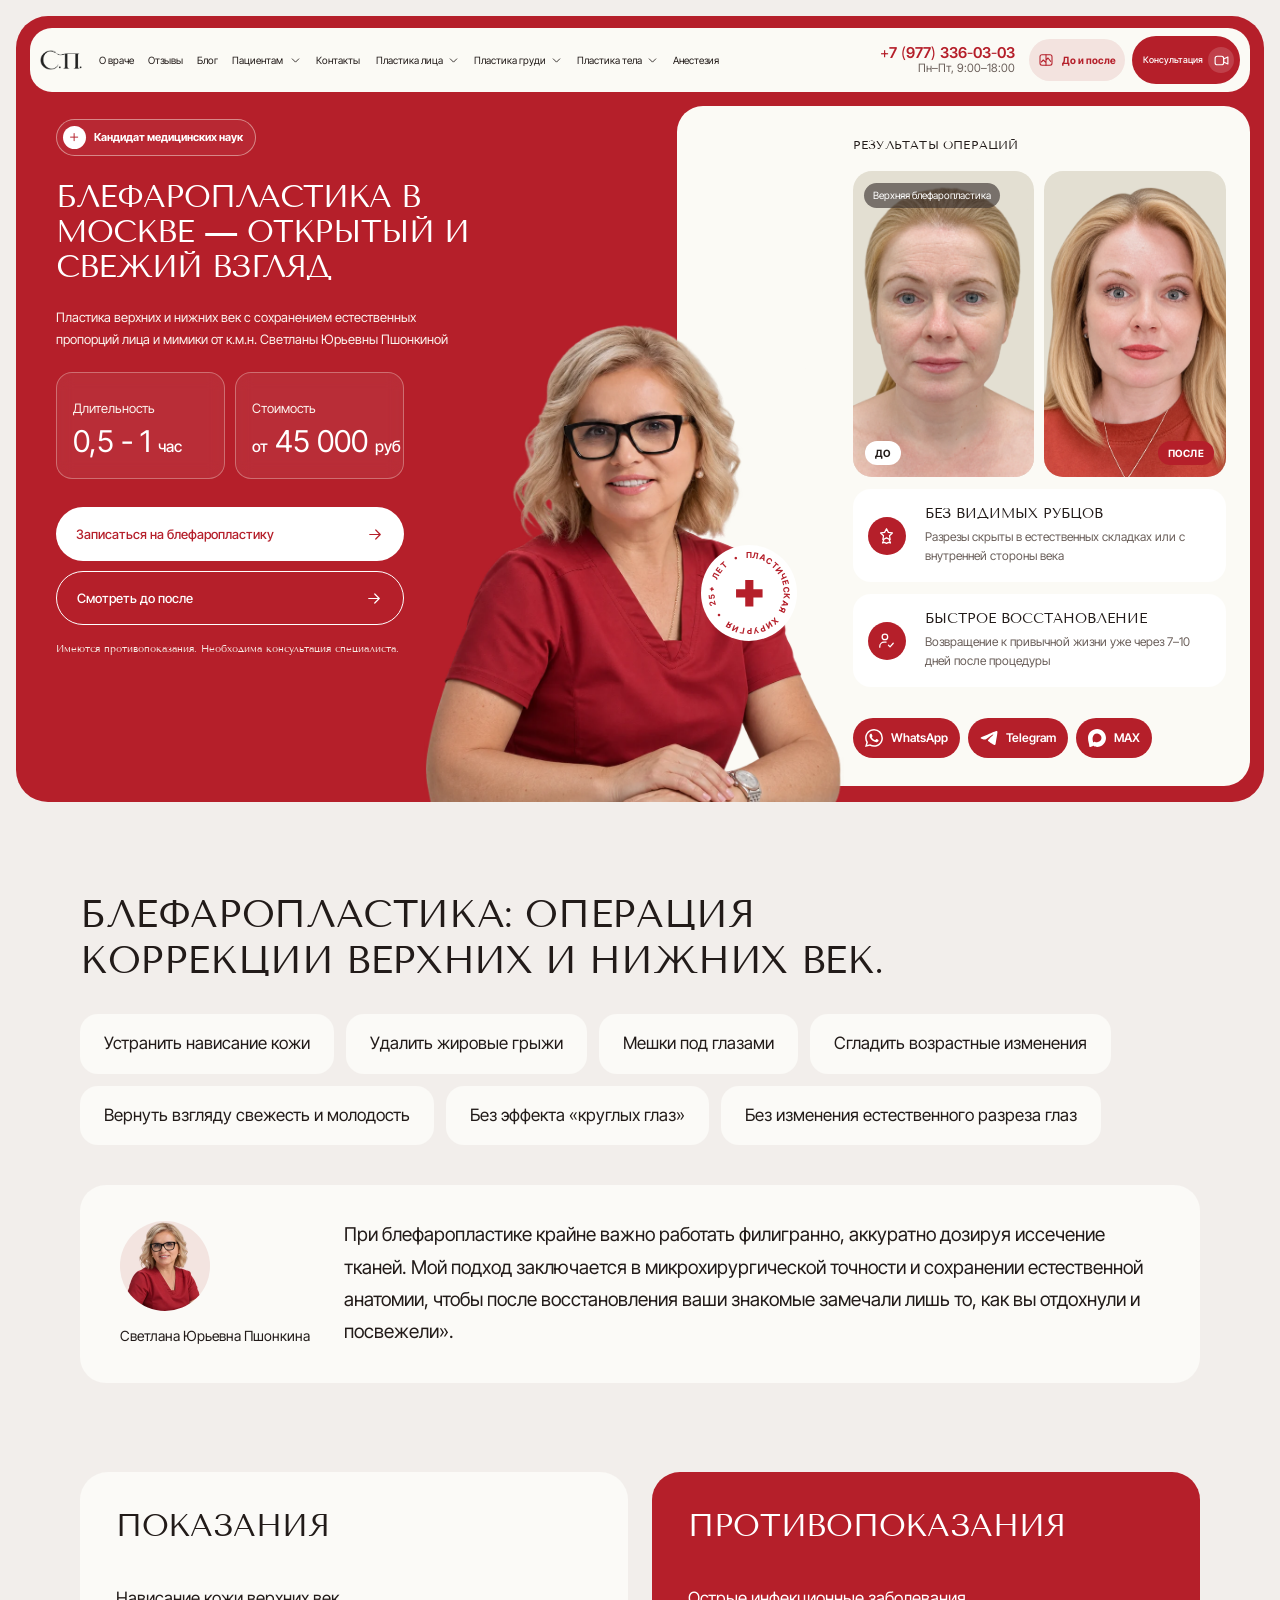
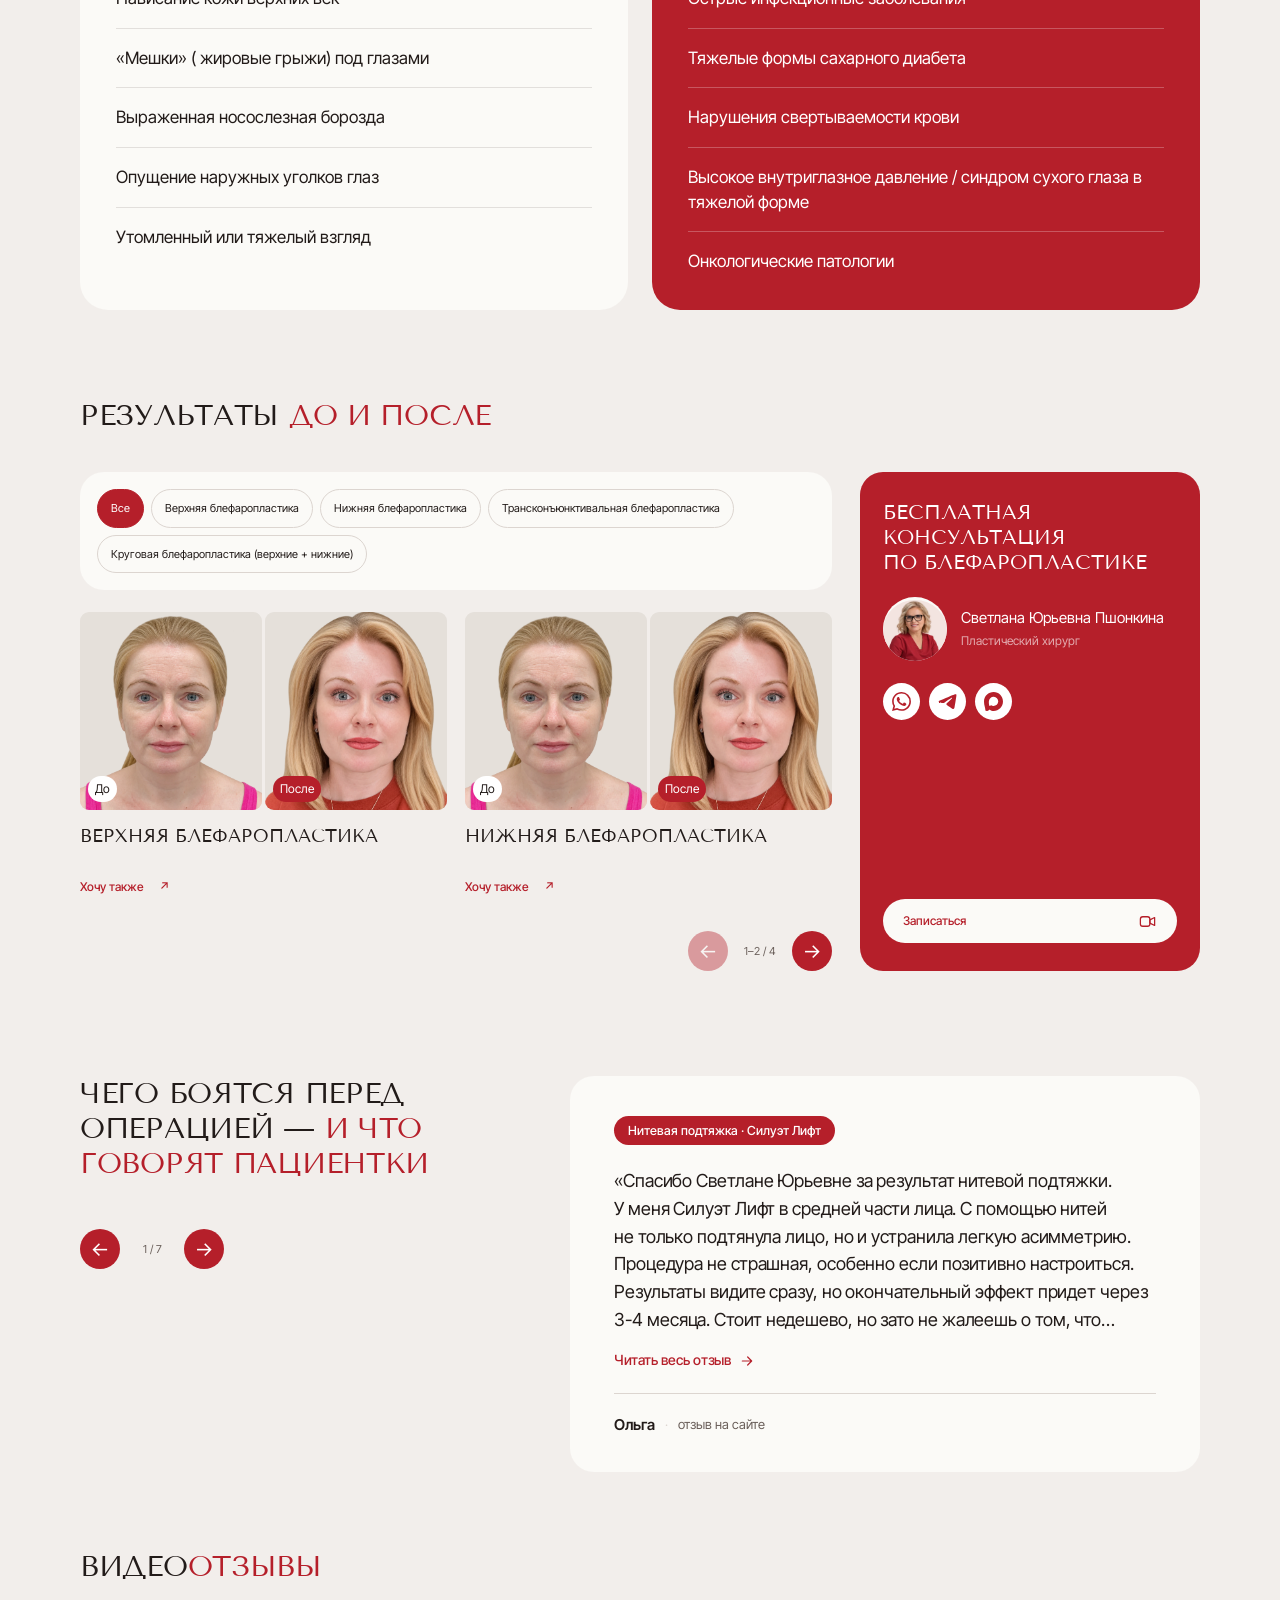
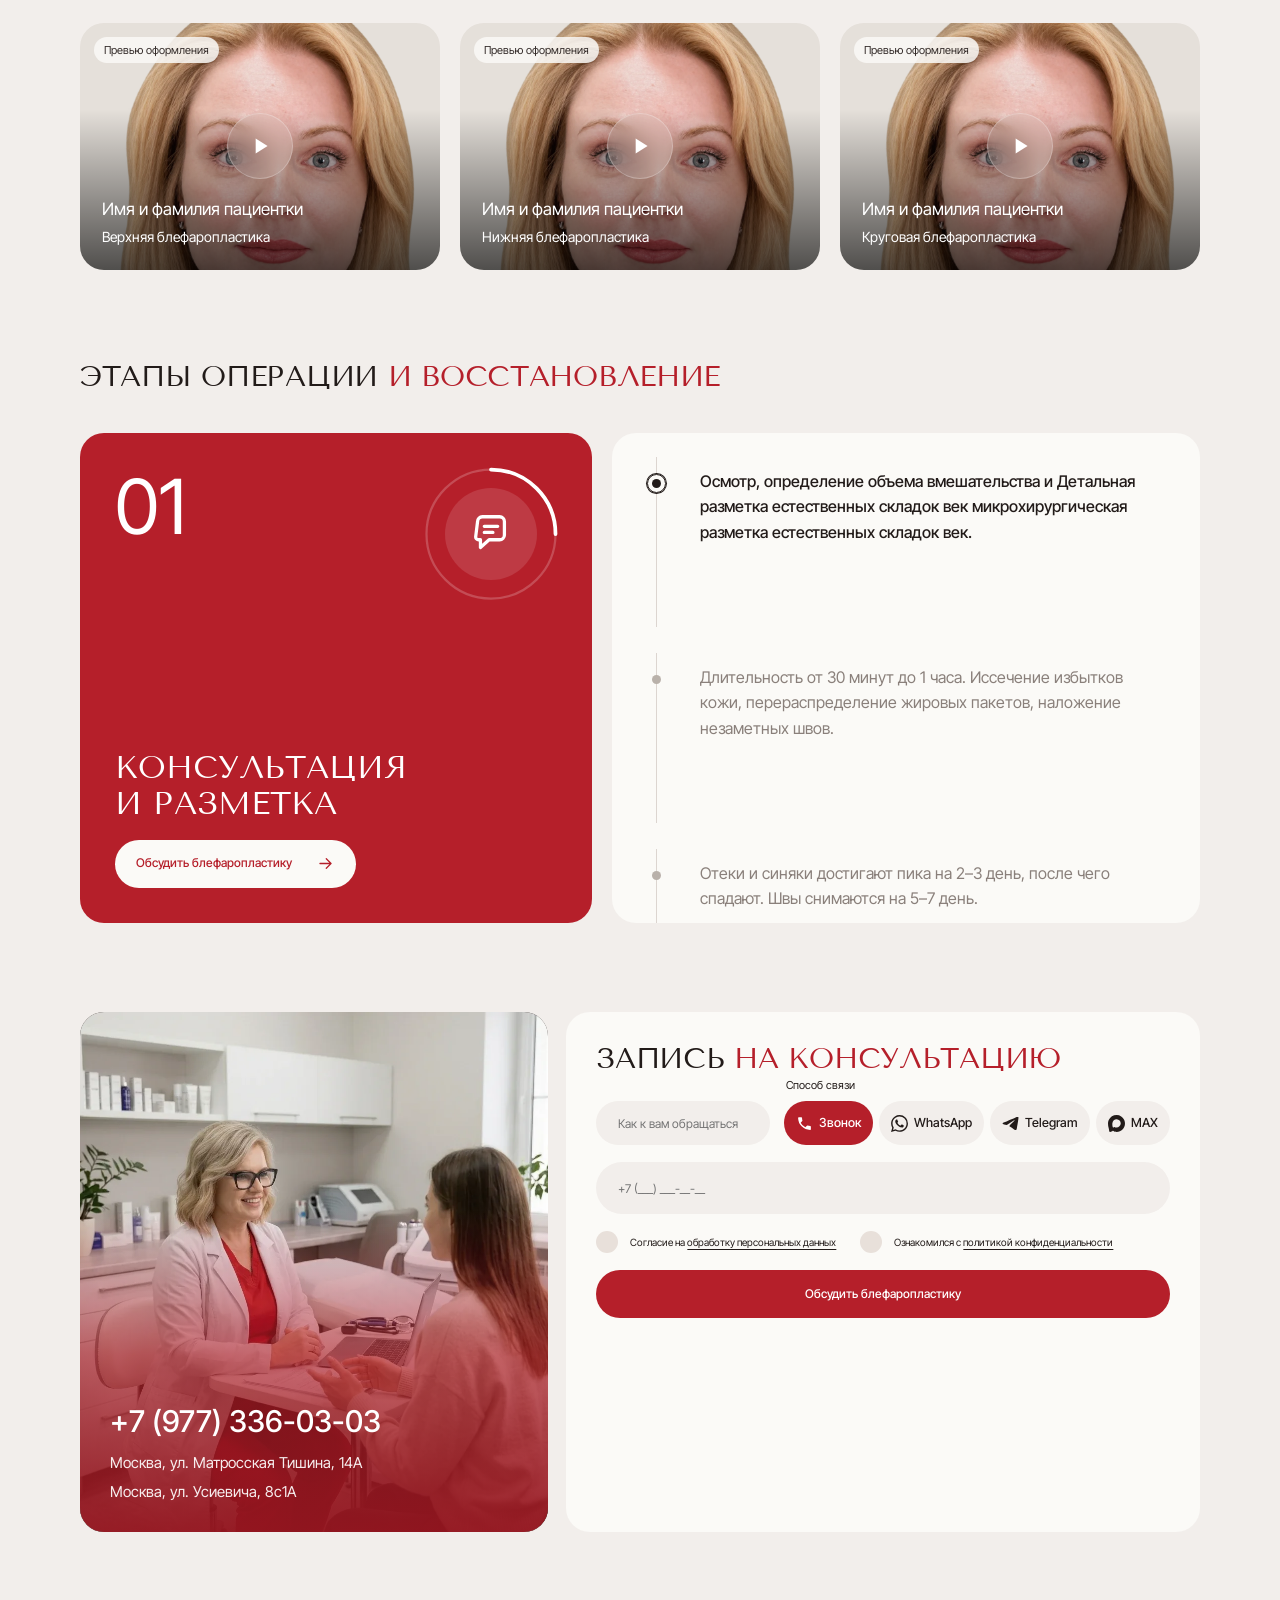
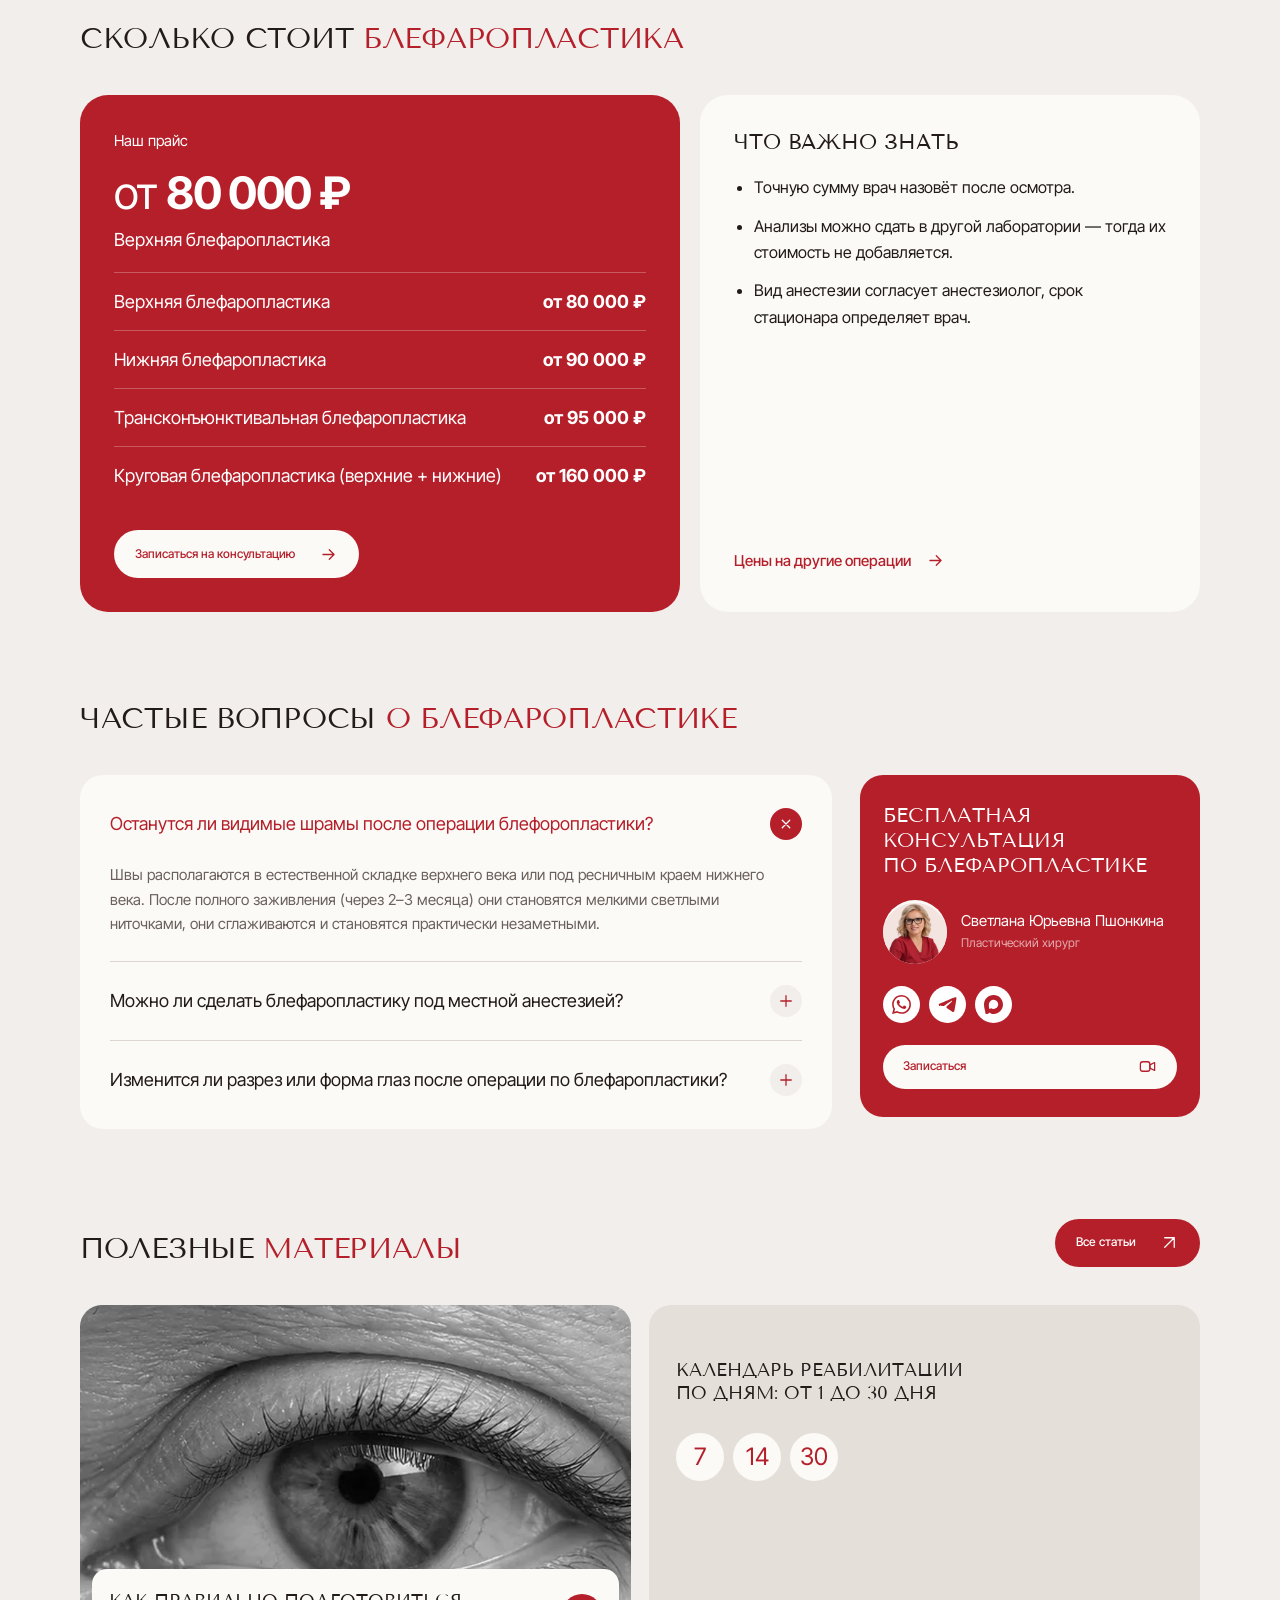
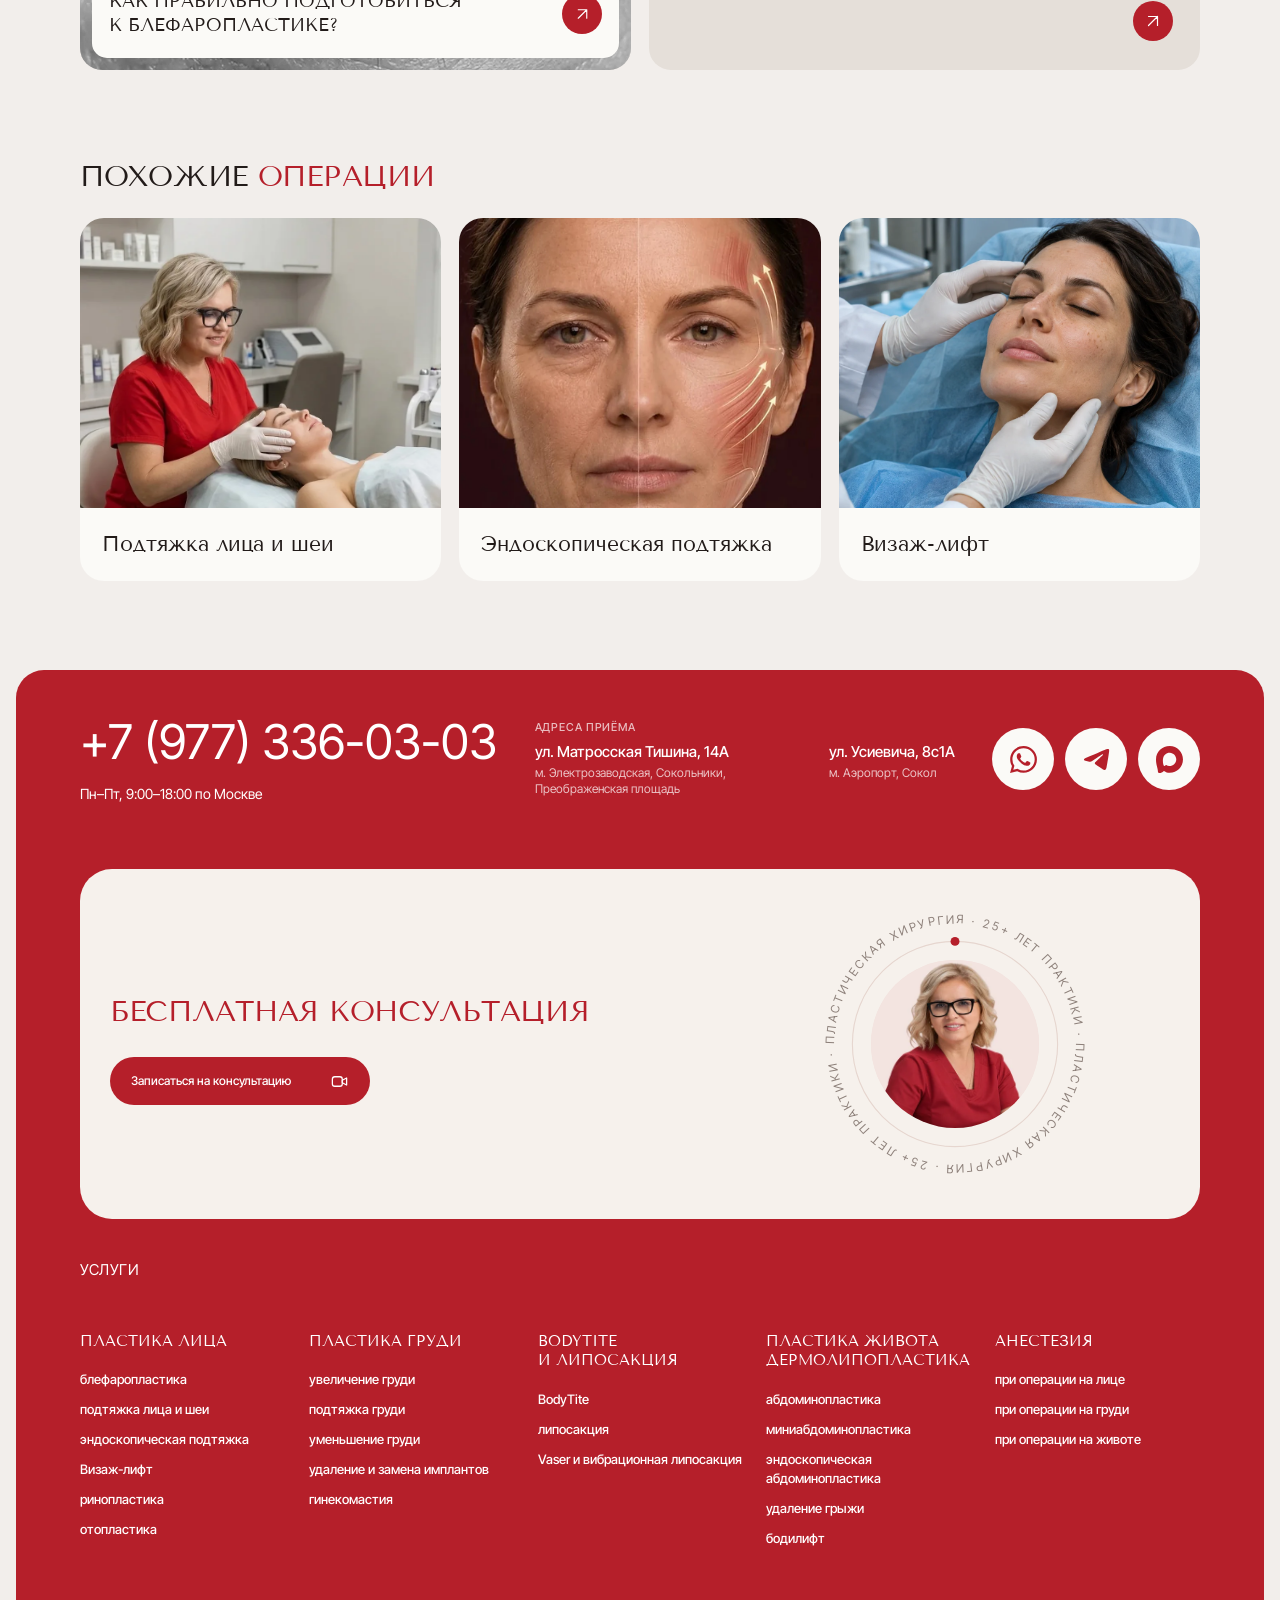
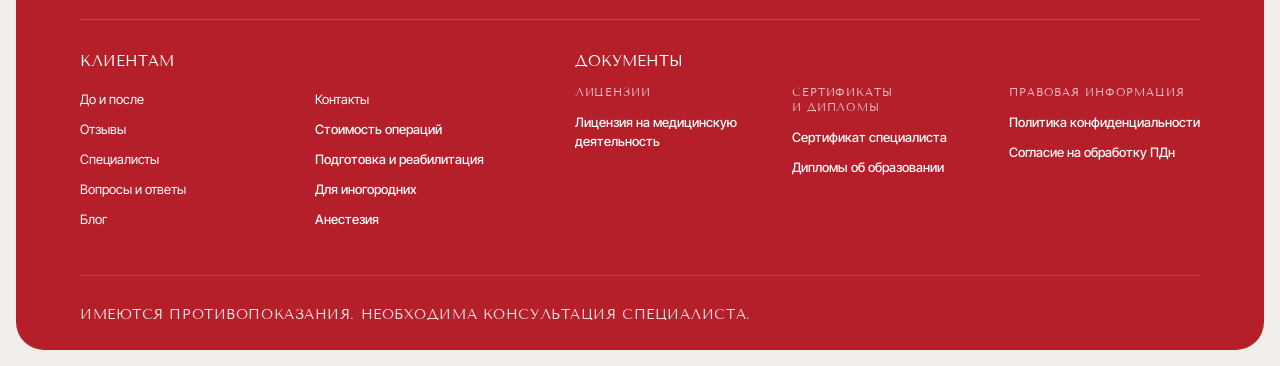
